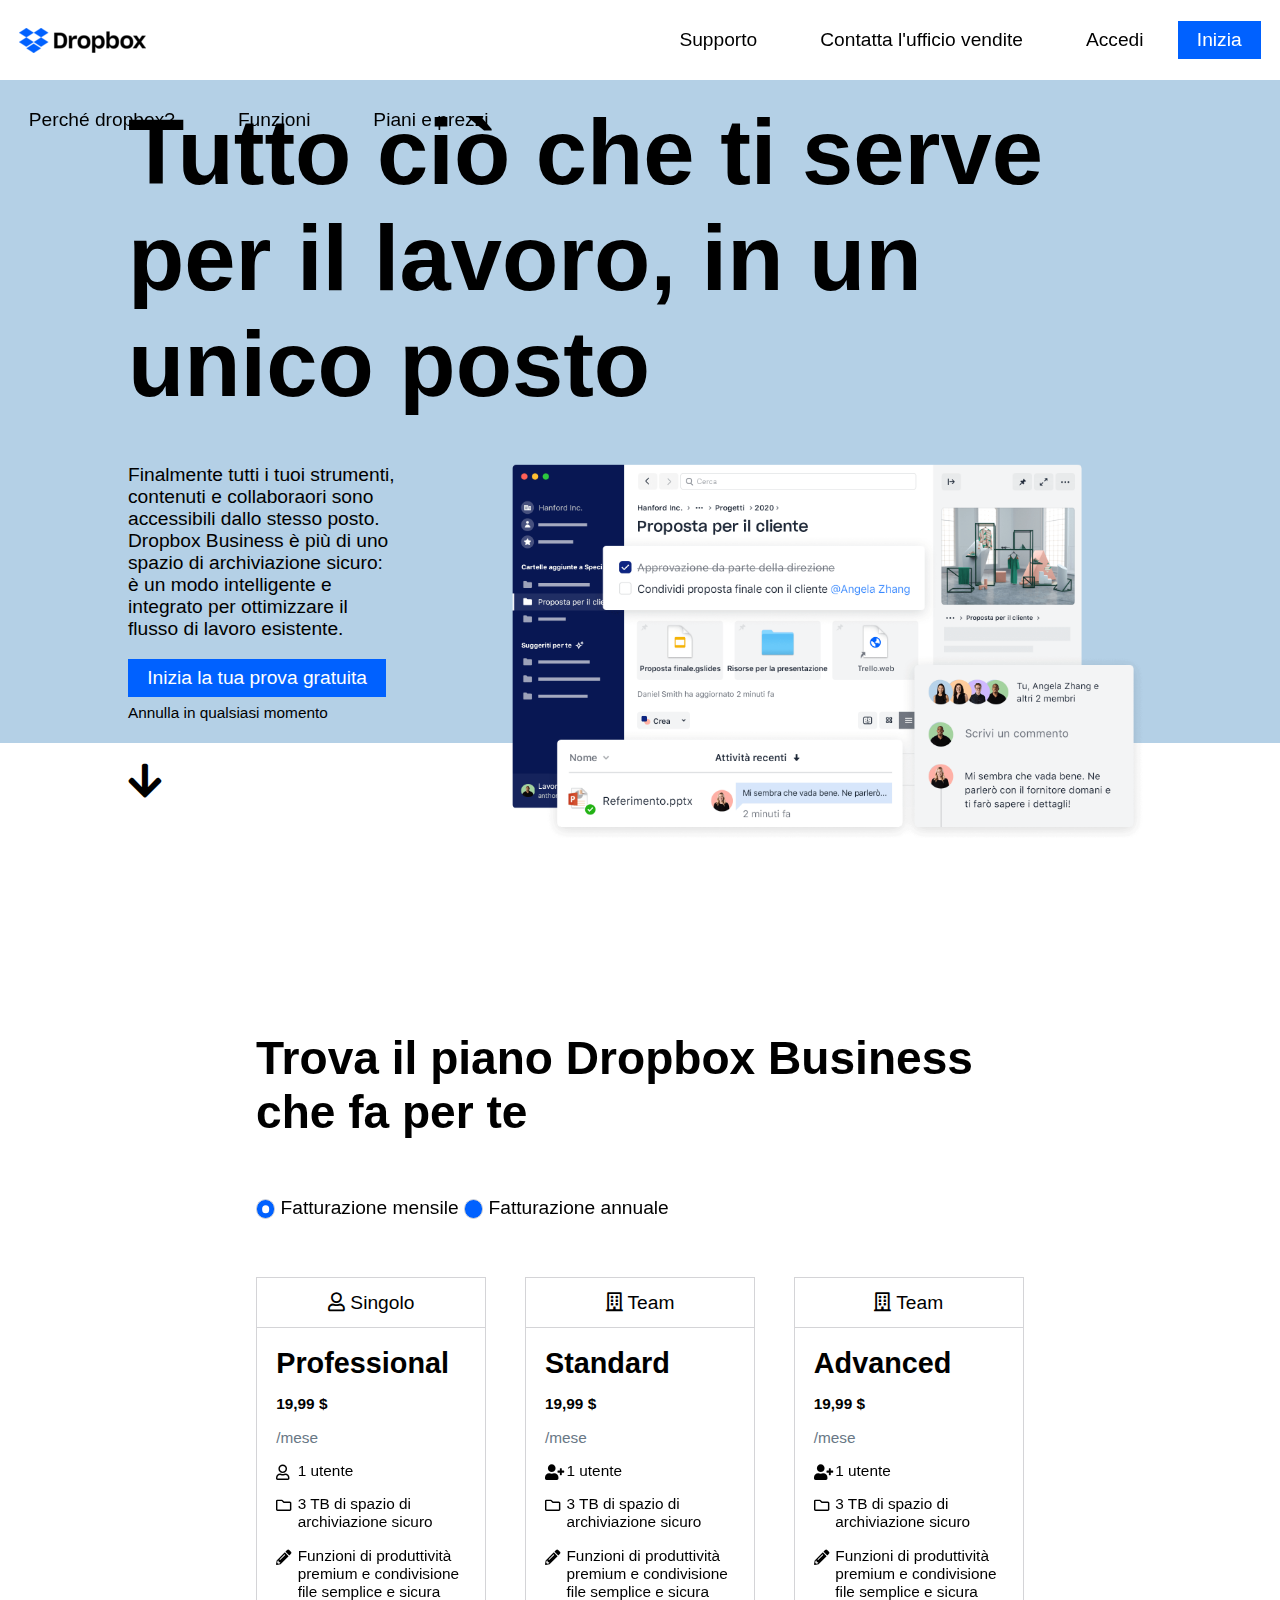
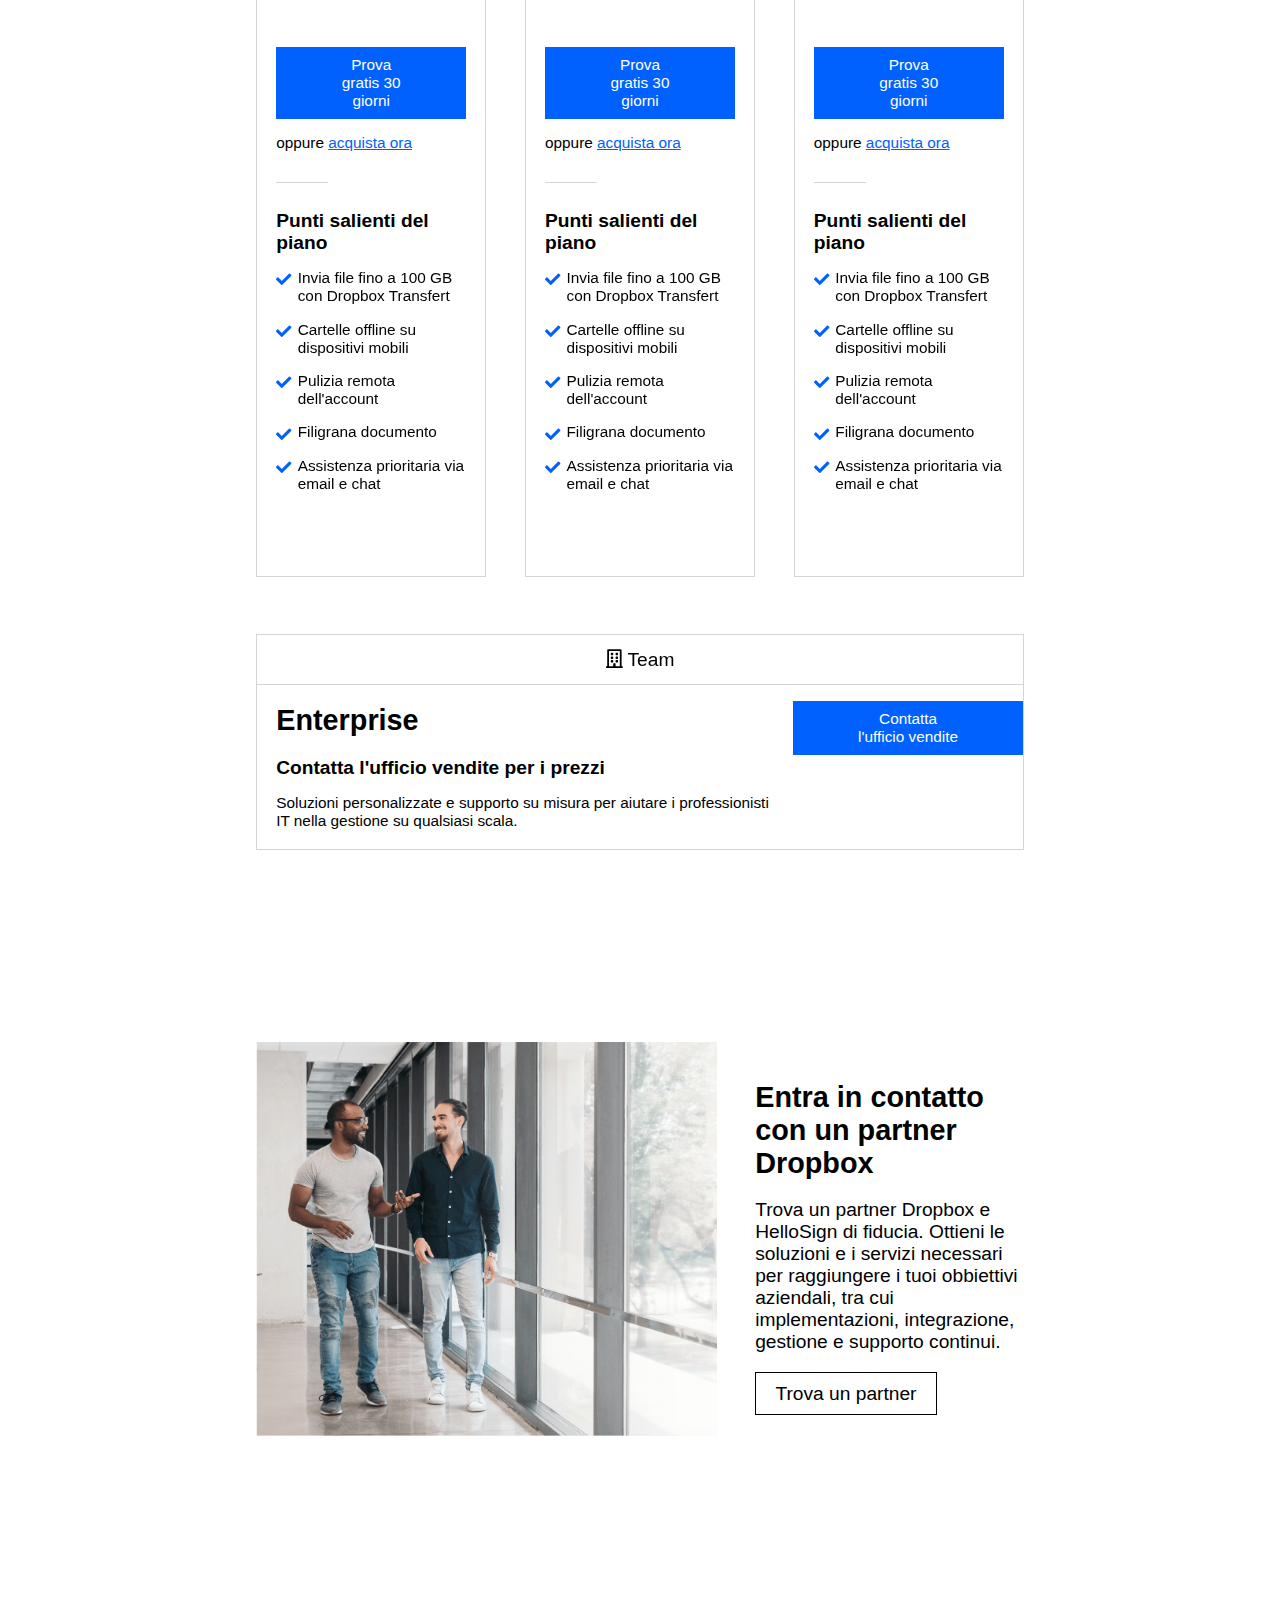
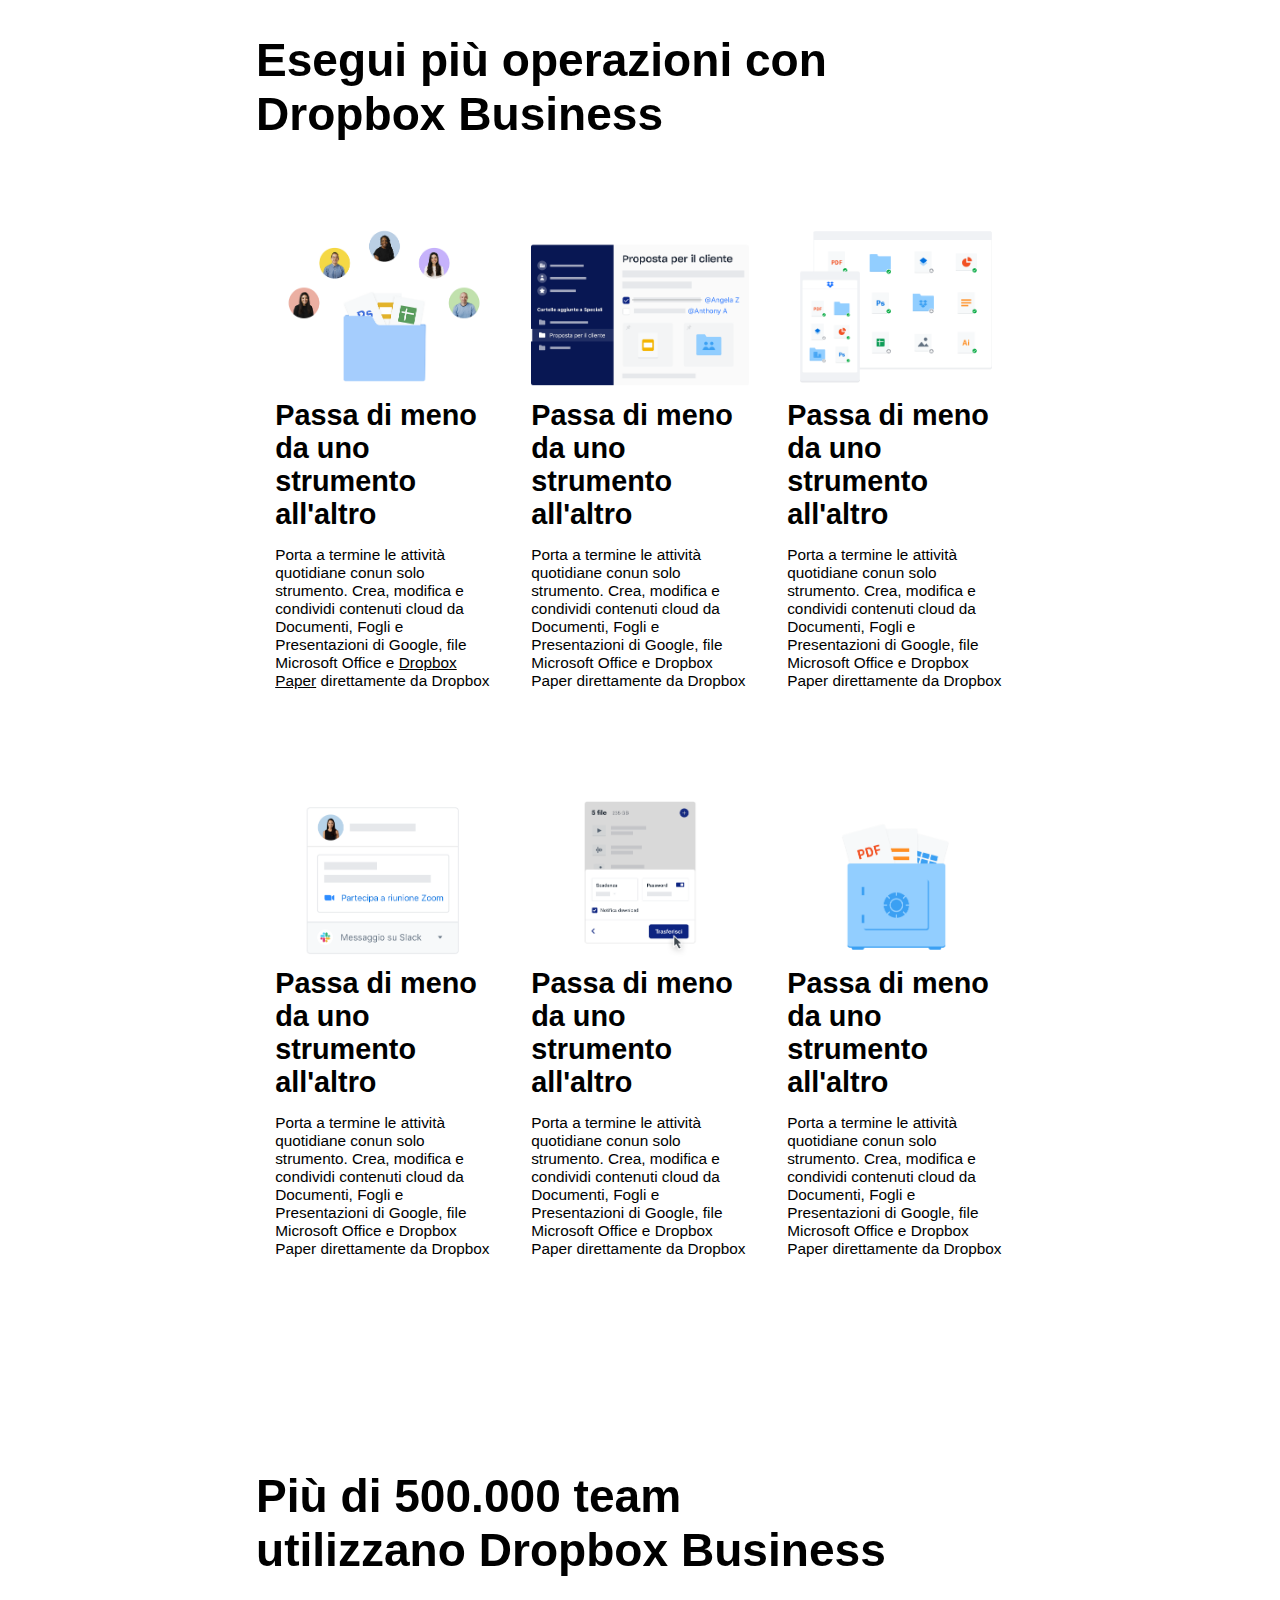
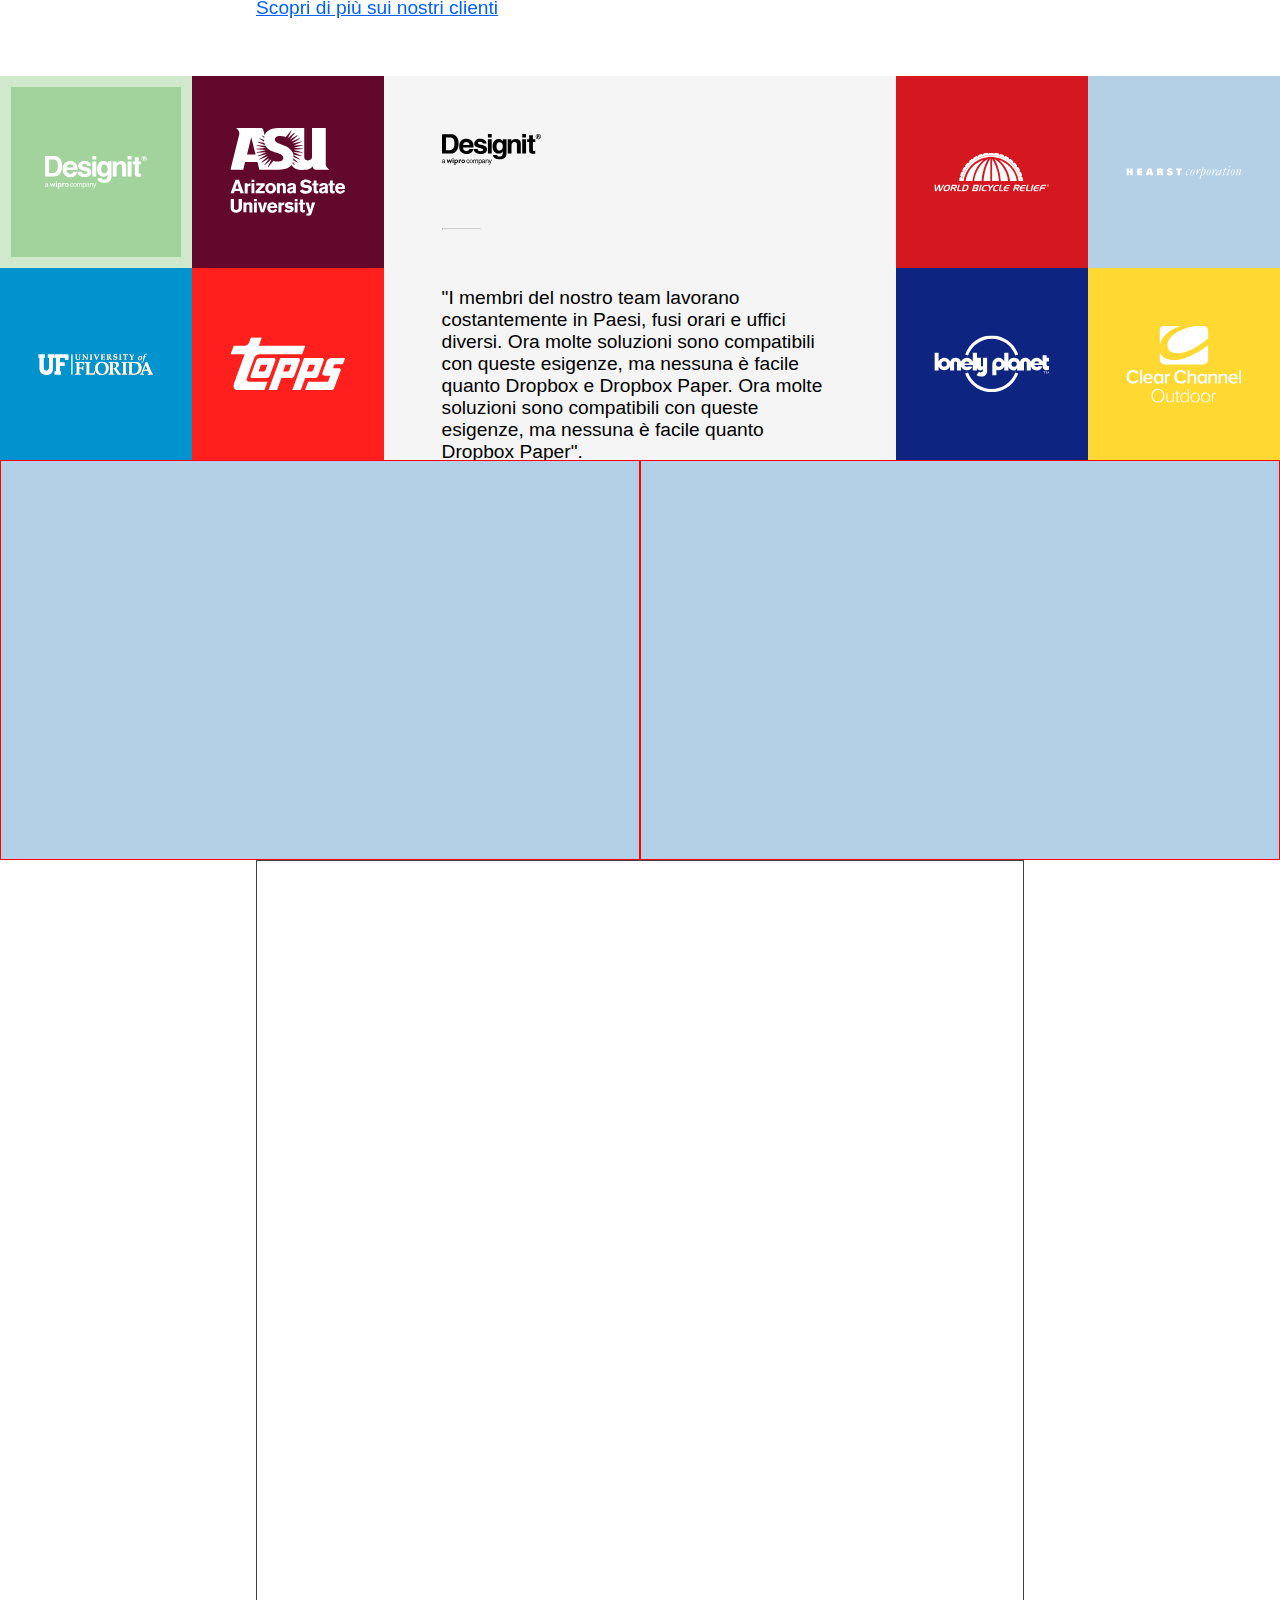
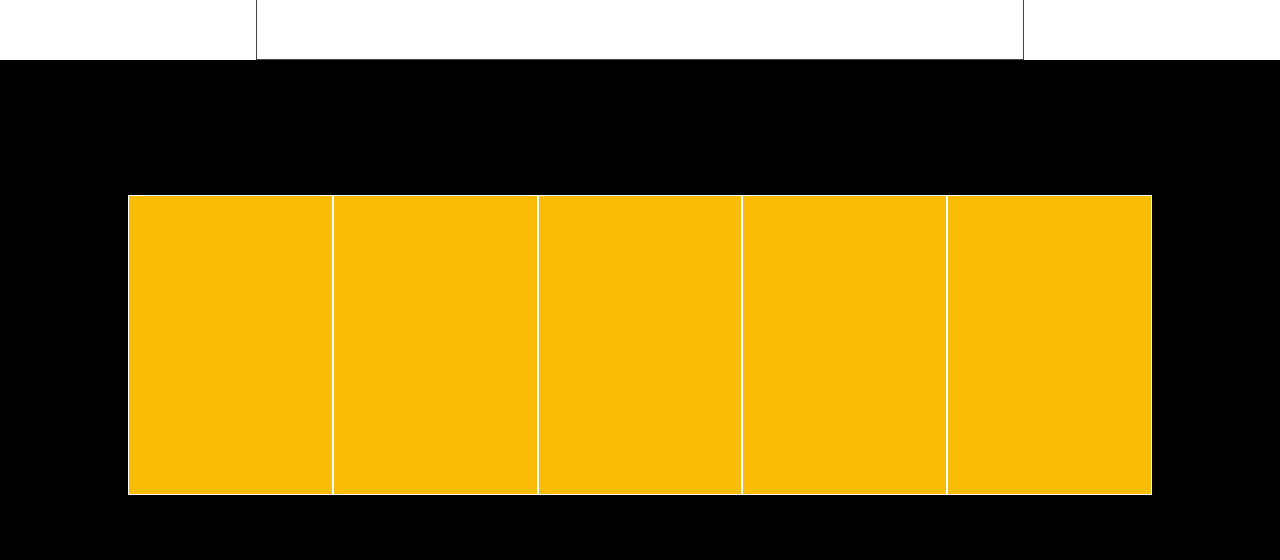
==== index.html @ a988baf2 "Fixed list wrap in plan's columns" ====
<!DOCTYPE html>
<html lang="en">
<head>
    <meta charset="UTF-8">
    <meta http-equiv="X-UA-Compatible" content="IE=edge">
    <meta name="viewport" content="width=device-width, initial-scale=1.0">
    <link rel="stylesheet" href="css/style.css">
    <link rel="stylesheet" href="https://cdnjs.cloudflare.com/ajax/libs/font-awesome/5.15.4/css/all.min.css" integrity="sha512-1ycn6IcaQQ40/MKBW2W4Rhis/DbILU74C1vSrLJxCq57o941Ym01SwNsOMqvEBFlcgUa6xLiPY/NS5R+E6ztJQ==" crossorigin="anonymous" referrerpolicy="no-referrer" />
    <title>Dropbox</title>
</head>
<body>
    <!-- header -->
    <header>
        <nav class="clearfix">
            <div class="col-left float-l">
                <img id="logo" src="img/logo-small.png" alt="">
                <div class="nav">
                    <ul>
                        <li><a href="" class="text-black">Perché dropbox?</a></li>
                        <li><a href="" class="text-black">Funzioni</a></li>
                        <li><a href="" class="text-black">Piani e prezzi</a></li>
                    </ul>
                </div>
            </div>
            <div class="col-right float-l">
                <div class="nav">
                    <ul>
                        <li><a href="" class="text-black">Supporto</a></li>
                        <li><a href="" class="text-black">Contatta l'ufficio vendite</a></li>
                        <li><a href="" class="text-black">Accedi</a></li>
                    </ul>
                </div>
                <div class="header-button">
                    <a class="bt bt-blue text-white" href="">Inizia</a>
                </div>
            </div>
        </nav>
    </header>
    <!-- /header -->

    <main>
        <!-- jumbotron -->
        <div class="jumbotron">
            <div class="jumbo-container clearfix">
                <h1 class="jumbo-title">Tutto ciò che ti serve per il lavoro, in un unico posto</h1>
                <div class="jumbo-text float-l">
                    <p>Finalmente tutti i tuoi strumenti, contenuti e collaboraori sono accessibili dallo stesso posto. Dropbox Business è più di uno spazio di archiviazione sicuro: è un modo intelligente e integrato per ottimizzare il flusso di lavoro esistente.</p>
                    <a class="bt bt-blue text-white mt-1" href="">Inizia la tua prova gratuita</a><br>
                    <span class="text-s">Annulla in qualsiasi momento</span>
                    <div class="down-arrow">
                        <a href="#plans"><i class="fas fa-arrow-down"></i></a>
                    </div>
                </div>
                <div class="jumbo-img float-l">
                    <img src="img/jumbo.png" alt="">
                </div>
            </div>
        </div>
        <!-- /jumbotron -->

        <!-- tariff plan -->
        <div class="tariff-plan" id="plans">
            <div class="container">
                <!-- tariff header -->
                <div class="tariff-head">
                    <h2 class="title">Trova il piano Dropbox Business che fa per te</h2>
                    <div id="billing" class="mt-3">
                        <span><span class="dot"><span class="white-dot"></span></span> Fatturazione mensile</span>
                        <span><span class="dot"></span> Fatturazione annuale</span>
                    </div>
                </div>
                <!-- /tariff header -->

                <!-- tariff column container -->
                <div class="col-container clearfix mt-3">
                    <!-- tariff column left -->
                    <div class="col-plan pro float-l min-height">
                        <div class="col-header">
                            <i class="far fa-user"></i>
                            <span>Singolo</span>
                        </div>
                        <div class="plan">
                            <h3>Professional</h3>
                            <h4 class="mt-1 text-s">19,99 $</h4>
                            <div class="text-grey mt-1 text-s">/mese</div>
                            <ul class="features mt-1 text-s">
                                <li class="mt-1">
                                    <i class="far fa-user"></i>
                                    <span>1 utente</span>
                                </li>
                                <li class="mt-1">
                                    <i class="far fa-folder"></i>
                                    <span>3 TB di spazio di archiviazione sicuro</span>
                                </li>
                                <li class="mt-1">
                                    <i class="fas fa-pencil-alt"></i>
                                    <span>Funzioni di produttività premium e condivisione file semplice e sicura</span>
                                </li>
                            </ul>
                            <div class="try-free">
                                <a class="bt bt-blue text-white mt-3 text-s" href="">Prova gratis 30 giorni</a><br>
                            </div>
                            <div class="mt-1 text-s"><span class="hr">oppure </span><span class="color-blue">acquista ora</span></div>
                        </div>
                        <div class="plan-list">
                            <h4 class="mt-1">Punti salienti del piano</h4>
                            <ul class="text-s mt-1 spazio">
                                <li class="mt-1">
                                    <span class="check"><i class="fas fa-check"></i></span> Invia file fino a 100 GB con Dropbox Transfert
                                </li>
                                <li class="mt-1">
                                    <span class="check"><i class="fas fa-check"></i></span> Cartelle offline su dispositivi mobili
                                </li>
                                <li class="mt-1">
                                    <span class="check"><i class="fas fa-check"></i></span> Pulizia remota dell'account
                                </li>
                                <li class="mt-1">
                                    <span class="check"><i class="fas fa-check"></i></span> Filigrana documento
                                </li>
                                <li class="mt-1">
                                    <span class="check"><i class="fas fa-check"></i></span> Assistenza prioritaria via email e chat
                                </li>
                            </ul>
                        </div>
                    </div>
                    <!-- /tariff column left -->

                    <!-- tariff column center -->
                    <div class="col-plan std float-l min-height">
                        <div class="col-header">
                            <i class="far fa-building"></i>
                            <span>Team</span>
                        </div>
                        <div class="plan">
                            <h3>Standard</h3>
                            <h4 class="mt-1 text-s">19,99 $</h4>
                            <div class="text-grey mt-1 text-s">/mese</div>
                            <ul class="features mt-1 text-s">
                                <li class="mt-1">
                                    <i class="fas fa-user-plus"></i>
                                    <span>1 utente</span>
                                </li>
                                <li class="mt-1">
                                    <i class="far fa-folder"></i>
                                    <span>3 TB di spazio di archiviazione sicuro</span>
                                </li>
                                <li class="mt-1">
                                    <i class="fas fa-pencil-alt"></i>
                                    <span>Funzioni di produttività premium e condivisione file semplice e sicura</span>
                                </li>
                            </ul>
                            <div class="try-free">
                                <a class="bt bt-blue text-white mt-3 text-s" href="">Prova gratis 30 giorni</a><br>
                            </div>
                            <div class="mt-1 text-s"><span class="hr">oppure </span><span class="color-blue">acquista ora</span></div>
                        </div>
                        <div class="plan-list">
                            <h4 class="mt-1">Punti salienti del piano</h4>
                            <ul class="text-s mt-1 spazio">
                                <li class="mt-1">
                                    <span class="check"><i class="fas fa-check"></i></span> Invia file fino a 100 GB con Dropbox Transfert
                                </li>
                                <li class="mt-1">
                                    <span class="check"><i class="fas fa-check"></i></span> Cartelle offline su dispositivi mobili
                                </li>
                                <li class="mt-1">
                                    <span class="check"><i class="fas fa-check"></i></span> Pulizia remota dell'account
                                </li>
                                <li class="mt-1">
                                    <span class="check"><i class="fas fa-check"></i></span> Filigrana documento
                                </li>
                                <li class="mt-1">
                                    <span class="check"><i class="fas fa-check"></i></span> Assistenza prioritaria via email e chat
                                </li>
                            </ul>
                        </div>
                    </div>
                    <!-- /tariff column center -->

                    <!-- tariff column right -->
                    <div class="col-plan adv float-l min-height">
                        <div class="col-header">
                            <i class="far fa-building"></i>
                            <span>Team</span>
                        </div>
                        <div class="plan">
                            <h3>Advanced</h3>
                            <h4 class="mt-1 text-s">19,99 $</h4>
                            <div class="text-grey mt-1 text-s">/mese</div>
                            <ul class="features mt-1 text-s">
                                <li class="mt-1">
                                    <i class="fas fa-user-plus"></i>
                                    <span>1 utente</span>
                                </li>
                                <li class="mt-1">
                                    <i class="far fa-folder"></i>
                                    <span>3 TB di spazio di archiviazione sicuro</span>
                                </li>
                                <li class="mt-1">
                                    <i class="fas fa-pencil-alt"></i>
                                    <span>Funzioni di produttività premium e condivisione file semplice e sicura</span>
                                </li>
                            </ul>
                            <div class="try-free">
                                <a class="bt bt-blue text-white mt-3 text-s" href="">Prova gratis 30 giorni</a><br>
                            </div>
                            <div class="mt-1 text-s"><span class="hr">oppure </span><span class="color-blue">acquista ora</span></div>
                        </div>
                        <div class="plan-list">
                            <h4 class="mt-1">Punti salienti del piano</h4>
                            <ul class="text-s mt-1 spazio">
                                <li class="mt-1">
                                    <span class="check"><i class="fas fa-check"></i></span> Invia file fino a 100 GB con Dropbox Transfert
                                </li>
                                <li class="mt-1">
                                    <span class="check"><i class="fas fa-check"></i></span> Cartelle offline su dispositivi mobili
                                </li>
                                <li class="mt-1">
                                    <span class="check"><i class="fas fa-check"></i></span> Pulizia remota dell'account
                                </li>
                                <li class="mt-1">
                                    <span class="check"><i class="fas fa-check"></i></span> Filigrana documento
                                </li>
                                <li class="mt-1">
                                    <span class="check"><i class="fas fa-check"></i></span> Assistenza prioritaria via email e chat
                                </li>
                            </ul>
                        </div>
                    </div>
                    <!-- /tariff column right -->
                </div>
                <!-- /tariff column container -->
            </div>
        </div>
        <!-- /tariff plan -->

        <!-- contact -->
        <section class="contact">
            <div class="contact-container container mt-3 clearfix">
                <div class="col-header">
                    <i class="far fa-building"></i>
                    <span>Team</span>
                </div>
                <div class="col-team team-left float-l">
                    <h3>Enterprise</h3>
                    <h4 class="mt-1">Contatta l'ufficio vendite per i prezzi</h4>
                    <p class="mt-1 text-s">Soluzioni personalizzate e supporto su misura per aiutare i professionisti IT nella gestione su qualsiasi scala.</p>
                </div>
                <div class="col-team team-right float-l">
                    <a class="bt bt-blue text-white text-s sales-contact mt-1" href="">Contatta l'ufficio vendite</a>
                </div>
            </div>
        </section>
        <!-- /contact -->

        <!-- Find a partner -->
        <section class="find-partner">
            <div class="container clearfix mt-10">
                <div class="col-ptn partner-img float-l">
                    <img src="img/partner.png" alt="Find a business partner">
                </div>
                <div class="col-ptn partner-text float-l">
                    <h3>Entra in contatto con un partner Dropbox</h3>
                    <p class="mt-1">Trova un partner Dropbox e HelloSign di fiducia. Ottieni le soluzioni e i servizi necessari per raggiungere i tuoi obbiettivi aziendali, tra cui implementazioni, integrazione, gestione e supporto continui.</p>
                    <a class="bt text-black mt-1" href="">Trova un partner</a>
                </div>
            </div>
        </section>
        <!-- /Find a partner -->

        <!-- Service functions -->
        <section class="functions">
            <div class="container mt-10">
                <h2>Esegui più operazioni con Dropbox Business</h2>
                <div class="card-container clearfix mt-3">
                    <div class="service-card float-l">
                        <div class="card-img">
                            <img src="img/business-feature-switching-tools.png" alt="">
                        </div>
                        <div class="card-text">
                            <h3>Passa di meno da uno strumento all'altro</h3>
                            <p class="text-s mt-1">Porta a termine le attività quotidiane conun solo strumento. Crea, modifica e condividi contenuti cloud da Documenti, Fogli e Presentazioni di Google, file Microsoft Office e <span class="underline">Dropbox Paper</span> direttamente da Dropbox</p>
                        </div>
                    </div>
                    <div class="service-card float-l">
                        <div class="card-img">
                            <img src="img/business-feature-coordinate-it.png" alt="">
                        </div>
                        <div class="card-text">
                            <h3>Passa di meno da uno strumento all'altro</h3>
                            <p class="text-s mt-1">Porta a termine le attività quotidiane conun solo strumento. Crea, modifica e condividi contenuti cloud da Documenti, Fogli e Presentazioni di Google, file Microsoft Office e Dropbox Paper direttamente da Dropbox</p>
                        </div>
                    </div>
                    <div class="service-card float-l">
                        <div class="card-img">
                            <img src="img/business-feature-multi-device.png" alt="">
                        </div>
                        <div class="card-text">
                            <h3>Passa di meno da uno strumento all'altro</h3>
                            <p class="text-s mt-1">Porta a termine le attività quotidiane conun solo strumento. Crea, modifica e condividi contenuti cloud da Documenti, Fogli e Presentazioni di Google, file Microsoft Office e Dropbox Paper direttamente da Dropbox</p>
                        </div>
                    </div>
                </div>

                <div class="card-container clearfix mt-3">
                    <div class="service-card float-l">
                        <div class="card-img">
                            <img src="img/business-feature-integrations-it.png" alt="">
                        </div>
                        <div class="card-text">
                            <h3>Passa di meno da uno strumento all'altro</h3>
                            <p class="text-s mt-1">Porta a termine le attività quotidiane conun solo strumento. Crea, modifica e condividi contenuti cloud da Documenti, Fogli e Presentazioni di Google, file Microsoft Office e Dropbox Paper direttamente da Dropbox</p>
                        </div>
                    </div>
                    <div class="service-card float-l">
                        <div class="card-img">
                            <img src="img/business-feature-send-files-it.png" alt="">
                        </div>
                        <div class="card-text">
                            <h3>Passa di meno da uno strumento all'altro</h3>
                            <p class="text-s mt-1">Porta a termine le attività quotidiane conun solo strumento. Crea, modifica e condividi contenuti cloud da Documenti, Fogli e Presentazioni di Google, file Microsoft Office e Dropbox Paper direttamente da Dropbox</p>
                        </div>
                    </div>
                    <div class="service-card float-l">
                        <div class="card-img">
                            <img src="img/business-feature-security.png" alt="">
                        </div>
                        <div class="card-text">
                            <h3>Passa di meno da uno strumento all'altro</h3>
                            <p class="text-s mt-1">Porta a termine le attività quotidiane conun solo strumento. Crea, modifica e condividi contenuti cloud da Documenti, Fogli e Presentazioni di Google, file Microsoft Office e Dropbox Paper direttamente da Dropbox</p>
                        </div>
                    </div>
                </div>
            </div>
        </section>
        <!-- /Service functions -->

        <!-- Claim -->
        <section class="claim">
            <div class="container mt-10">
                <h2>Più di 500.000 team<br>utilizzano Dropbox Business</h2>
                <div class="mt-1">
                    <a class="color-blue underline mt-3" href="">Scopri di più sui nostri clienti</a>
                </div>
            </div>
        </section>
        <!-- /Claim -->

        <!-- Companies using Dropbox -->
        <section class="companies clearfix">
            <!-- companies card left -->
            <div class="companies-container float-l">
                <div class="companies-square clearfix">
                    <div class="company-card" id="designit">
                        <img src="img/designit.svg" alt="">
                    </div>
                    <div class="company-card" id="arizona">
                        <img src="img/arizona_state_university.svg" alt="">
                    </div>
                    <div class="company-card" id="florida">
                        <img src="img/university_of_florida.svg" alt="">
                    </div>
                    <div class="company-card" id="topps">
                        <img src="img/topps.svg" alt="">
                    </div>
                </div>
            </div>
            <!-- /companies card left -->

            <!-- companies center section -->
            <div class="companies-text float-l">
                <img src="img/designit.svg" alt="">
                <hr class="mt-3">
                <p class="mt-3">"I membri del nostro team lavorano costantemente in Paesi, fusi orari e uffici diversi. Ora molte soluzioni sono compatibili con queste esigenze, ma nessuna è facile quanto Dropbox e Dropbox Paper. Ora molte soluzioni sono compatibili con queste esigenze, ma nessuna è facile quanto Dropbox Paper".</p>
                <p class="mt-3">Morten Thomsen, Global IT Lead</p>
            </div>
            <!-- /companies center section -->
            

            <!-- companies card right -->
            <div class="companies-container float-l">
                <div class="companies-square clearfix">
                    <div class="company-card" id="bicycle">
                        <img src="img/world_bicycle_relief.svg" alt="">
                    </div>
                    <div class="company-card" id="hearst">
                        <img src="img/hearst_corp.svg" alt="">
                    </div>
                    <div class="company-card" id="lonely">
                        <img src="img/lonely_planet.svg" alt="">
                    </div>
                    <div class="company-card" id="channel">
                        <img src="img/clear_channel.svg" alt="">
                    </div>
                </div>
                <img src="img/" alt="">
            </div>
            <!-- /companies card right -->
        </section>
        <!-- /Companies using Dropbox -->

        <!-- Call to action -->
        <section class="cta clearfix">
            <div class="col-left float-l"></div>
            <div class="col-right float-l"></div>
        </section>
        <!-- /Call to action -->

        <!-- FAQ -->
        <section class="faq">
            <div class="container"></div>
        </section>
        <!-- /FAQ -->
    </main>

    <!-- Footer -->
    <footer>
        <div class="footer-container clearfix">
            <div class="footer-col"></div>
            <div class="footer-col"></div>
            <div class="footer-col"></div>
            <div class="footer-col"></div>
            <div class="footer-col"></div>
        </div>
    </footer>
    <!-- /Footer -->
</body>
</html>
---- css/style.css ----
/* RESET */
* {
    margin: 0;
    padding: 0;
    box-sizing: border-box;
}

html {
    font-size: 1.2em;
    font-family: -apple-system, BlinkMacSystemFont, 'Segoe UI', Roboto, Oxygen, Ubuntu, Cantarell, 'Open Sans', 'Helvetica Neue', sans-serif;
    scroll-behavior: smooth;
}

img {
    width: 100%;
}

/* COMMON */

.float-l {
    float: left;
}

.float-r {
    float: right;
}

.clearfix::after {
    content: "";
    display: table;
    clear: both;
}

.col-left, .col-right {
    width: 50%;
}


ul {
    list-style: none;
}

a {
    text-decoration: none;
}

.text-white {
    color: white;
}

.text-grey{
    color: #687785;
}

.text-black {
    color: black;
}

.color-blue {
    color: #0061ff;
}

.text-s {
    font-size: 80%;
}

.underline {
    text-decoration: underline;
}

h2 {
    font-size: 2.4em;
}

h3 {
    font-size: 1.5em;
}

.bt {
    padding: 0.4em 1em;
    display: inline-block;
}

.bt-blue {
    background-color: #0061ff;
}

/* HEADER */
header nav {
    width: 100%;
    height: 80px;
    line-height: 80px;
    position: fixed;
    z-index: 100;
    background-color: white;
}

header .col-left img {
    height: 25%;
    width: auto;
    vertical-align: middle;
}

#logo {
    margin-left: 1em;
}

header nav .nav {
    display: inline-block;
}

header li {
    display: inline-block;
    font-weight: 400;
    padding: 0 1.5em;
}

.header-button {
    margin-right: 1em;
    height: 60px;
    display: inline-block;
    line-height: normal;
}

header .col-right {
    text-align: right;
}

/* MAIN */
.container {
    width: 60%;
    margin: 0 auto;
}

.mt-1 {
    margin-top: 1em;
}

.mt-3 {
    margin-top: 3em;
}

.mt-10 {
    margin-top: 10em;
}

.col-header {
    height: 50px;
}

.col-header {
    text-align: center;
    vertical-align: middle;
    line-height: 50px;
    border-bottom: 1px solid #d4d4d7;
}

/* jumbotron */
.jumbotron {
    width: 100%;
    background-color: #b4d0e6;
}

.jumbo-container {
    width: 80%;
    margin: 0 auto;
    position: relative;
    bottom: -100px;
    /* max-width: 1200px; */
}

.jumbo-title {
    font-size: 4.8em;
    padding-bottom: .5em;
}

.jumbo-text {
    width: 35%;
}

.jumbotron .down-arrow i {
    font-size: 2em;
    color: black;
    margin-top: 1em;
}

.jumbo-text p {
    padding-right: 4.6em;
}

.jumbotron span {
    display: inline-block;
    margin-top: 0.5em;
}

.jumbotron .bt {
    display: inline-block;
}

.jumbo-img {
    width: 65%;
    position: relative;
}

/* tariff plan */
.tariff-plan .container {
    padding-top: 15em;
}

.tariff-plan .dot {
    display: inline-block;
    border: 1px solid #d4d4d7;
    height: 1em;
    width: 1em;
    border-radius: 50%;
    vertical-align: middle;
    background-color: #0061ff;
    position: relative;
}

.white-dot {
    display: inline-block;
    height: .4em;
    width: .4em;
    border-radius: 50%;
    background-color: white;
    position: absolute;
    top: 50%;
    left: 50%;
    transform: translate(-50%, -50%);
}

.col-container {
    width: 100%;
}

.col-plan {
    width: calc(90%/3);
    border: 1px solid #d4d4d7;
}

.col-plan.min-height{
    min-height: 900px;
}

.plan {
    padding: 1em;
}

.plan h4 {
    font-weight: bold;
}

.col-plan li {
    position: relative;
    padding-left: 1.4em;
}

.col-plan li i {
    position: absolute;
    top: .2em;
    left: 0;
}

.plan .try-free {
    text-align: center;
}

.plan .try-free a {
    padding: 0.6em 4em;
}

.plan .color-blue {
    text-decoration: underline;
}

.hr {
    border-bottom: 1px solid #d4d4d7;
    padding-bottom: 2em;
}

.plan-list {
    padding: 1em;
}

.plan-list .check {
    color: #0061ff;
}

.spazio::after {
    height: 50px;
    width: 50px;
}

.std {
    margin: 0 5%;
}

/* contact */
.contact-container {
    border: 1px solid #d4d4d7;
}

.team-left {
    width: 70%;
    padding: 1em;
}

.team-right {
    width: 30%;
    text-align: center;
}

.sales-contact {
    padding: 0.6em 4em;
}

/* Find a partner */
.partner-img {
    width: 60%;
}

.partner-text {
    width: 40%;
    padding-top: 2em;
    padding-left: 2em;
}

.find-partner a {
    padding: 0.5em 1em;
    border: 1px solid black;
}

/* Service funtions */
.card-container {
    width: 100%;
}

.service-card {
    width: calc(100%/3);
    padding: 1em;
}

/* Companies using Dropbox */
.companies {
    width: 100%;
    margin-top: 3em;
}
.companies-container {
    width: 30%;
    height: 30vw;
}

.companies-text {
    width: 40%;
    height: 30vw;
    padding: 3em;
    overflow: auto;
    background-color: #f5f5f5;
}

.companies-text img {
    width: 25%;
}

.companies-text hr {
    width: 10%;
    border-top: 1px solid #d1d1d1;
}

.companies-square {
    width: 100%;
}

.company-card {
    width: 50%;
    height: 15vw;
    float: left;
    position: relative;
}

.company-card img {
    position: absolute;
    top: 50%;
    left: 50%;
    transform: translate(-50%, -50%);
    width: 60%;
    filter: invert(100%);
}

#designit {
    background-color: #a2d39c;
    border: 0.6em solid #d0e9cd;
}

#arizona {
    background-color: #61082b;
}

#florida {
    background-color: #0093ce;
}

#topps {
    background-color: #ff1f1c;
}

#bicycle {
    background-color: #d5181f;
}

#hearst {
    background-color: #b4d0e6;
}

#lonely {
    background-color: #0d2481;
}

#channel {
    background-color: #ffd831;
}

/* cta */
.cta {
    width: 100%;
    background-color: #b4d0e6;
    /* test */
    height: 400px;
}

/* test */
.cta .col-left, .cta .col-right {
    height: 400px;
    border: 1px solid red;
}

/* FAQ */
.faq .container {
    /* test */
    height: 800px;
    border: 1px solid rgb(68, 68, 68)
}

/* FOOTER */
footer {
    background-color: #000000;
    color: white;
}

.footer-container {
    width: 80%;
    margin: 0 auto;
    /* test */
    height: 500px;
}

.footer-col {
    width: calc(100%/5);
    margin-top: 7em;
    float: left;
    /* test */
    height: 300px;
    background-color: #FBBC05;
    border: 1px solid white;
}
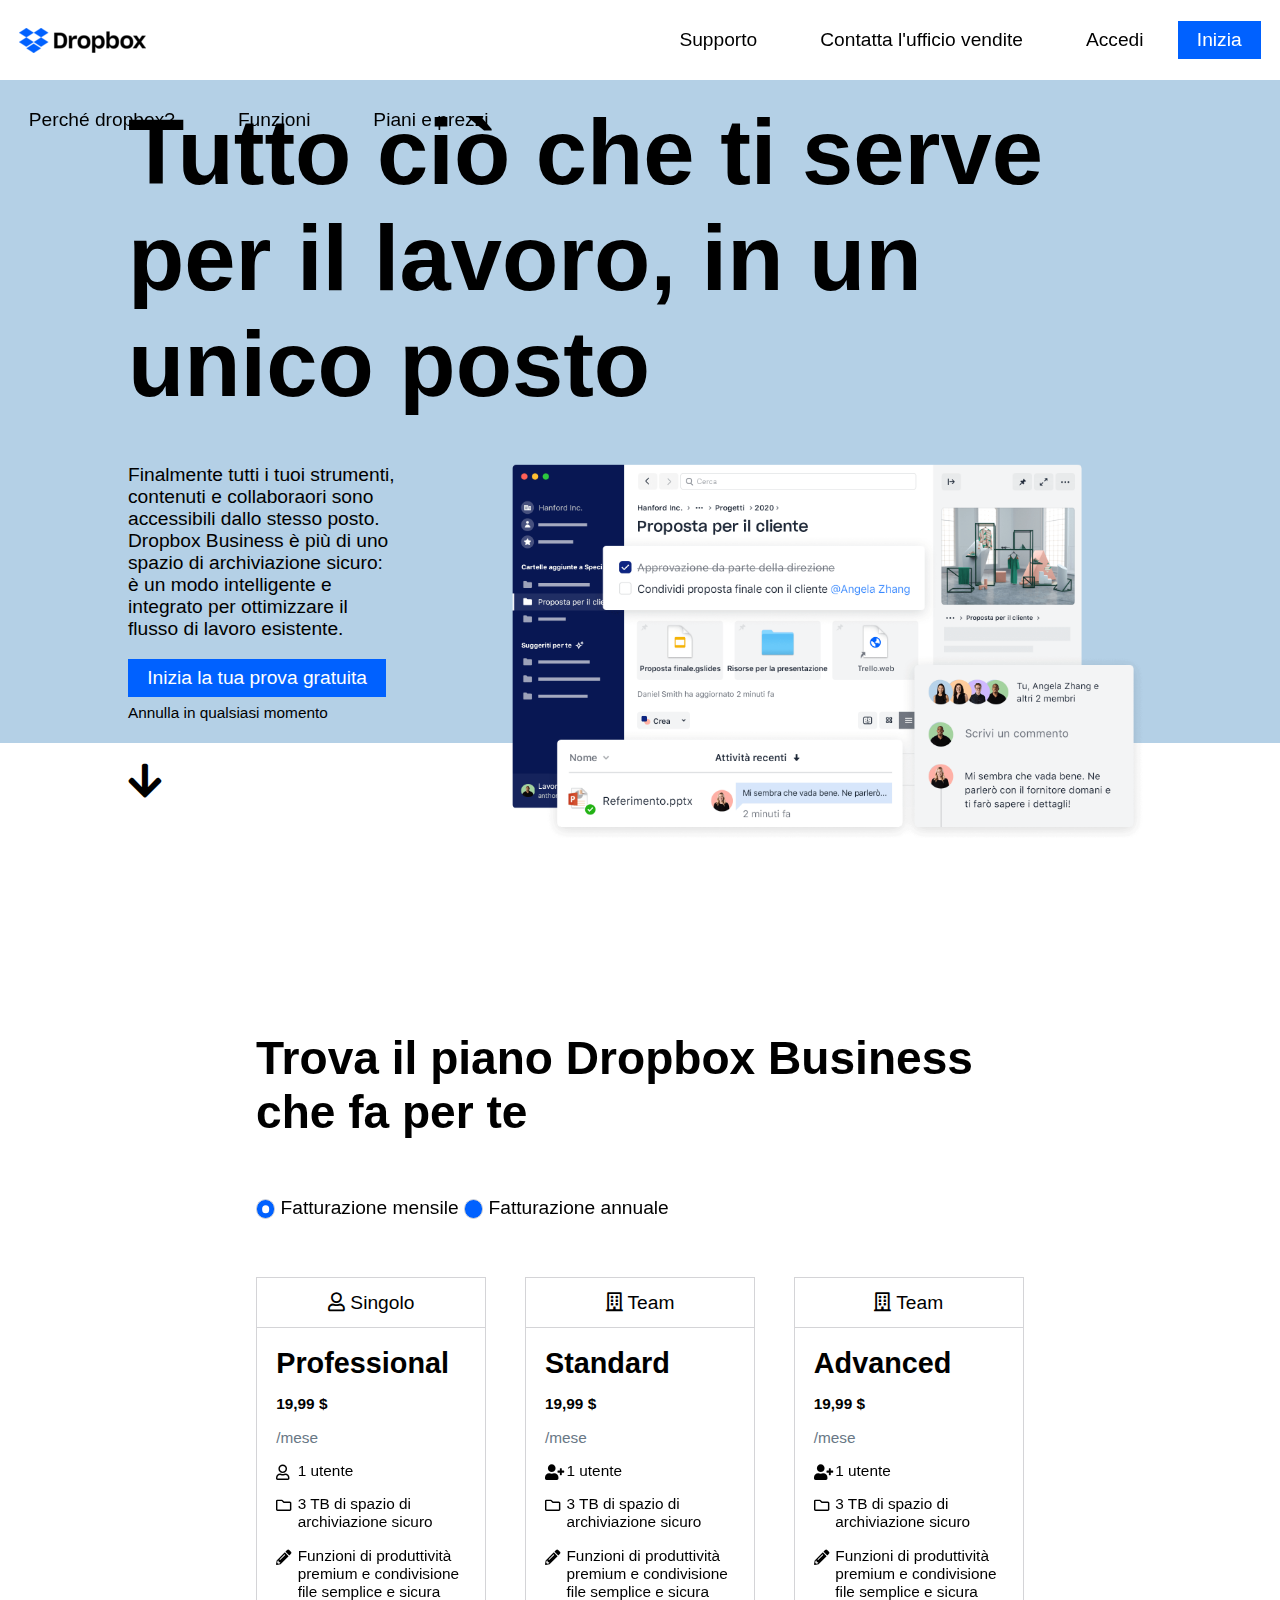
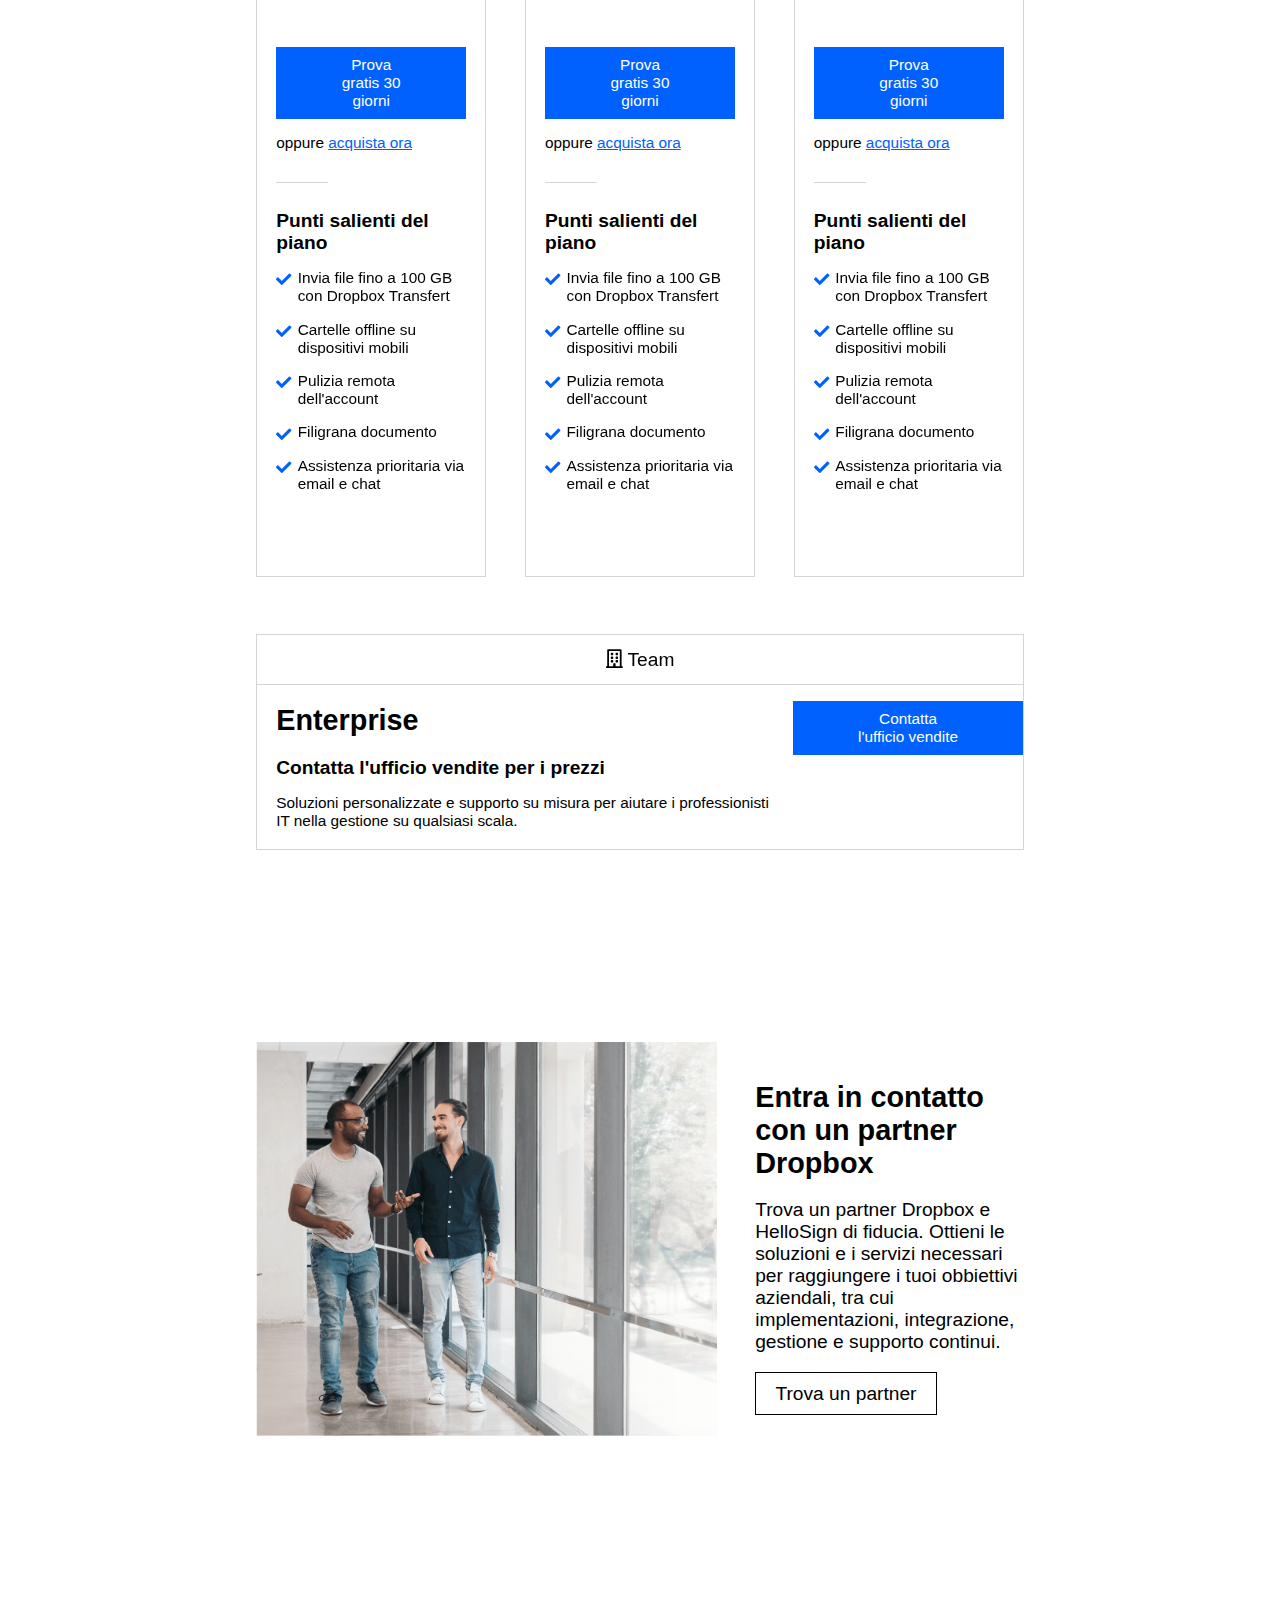
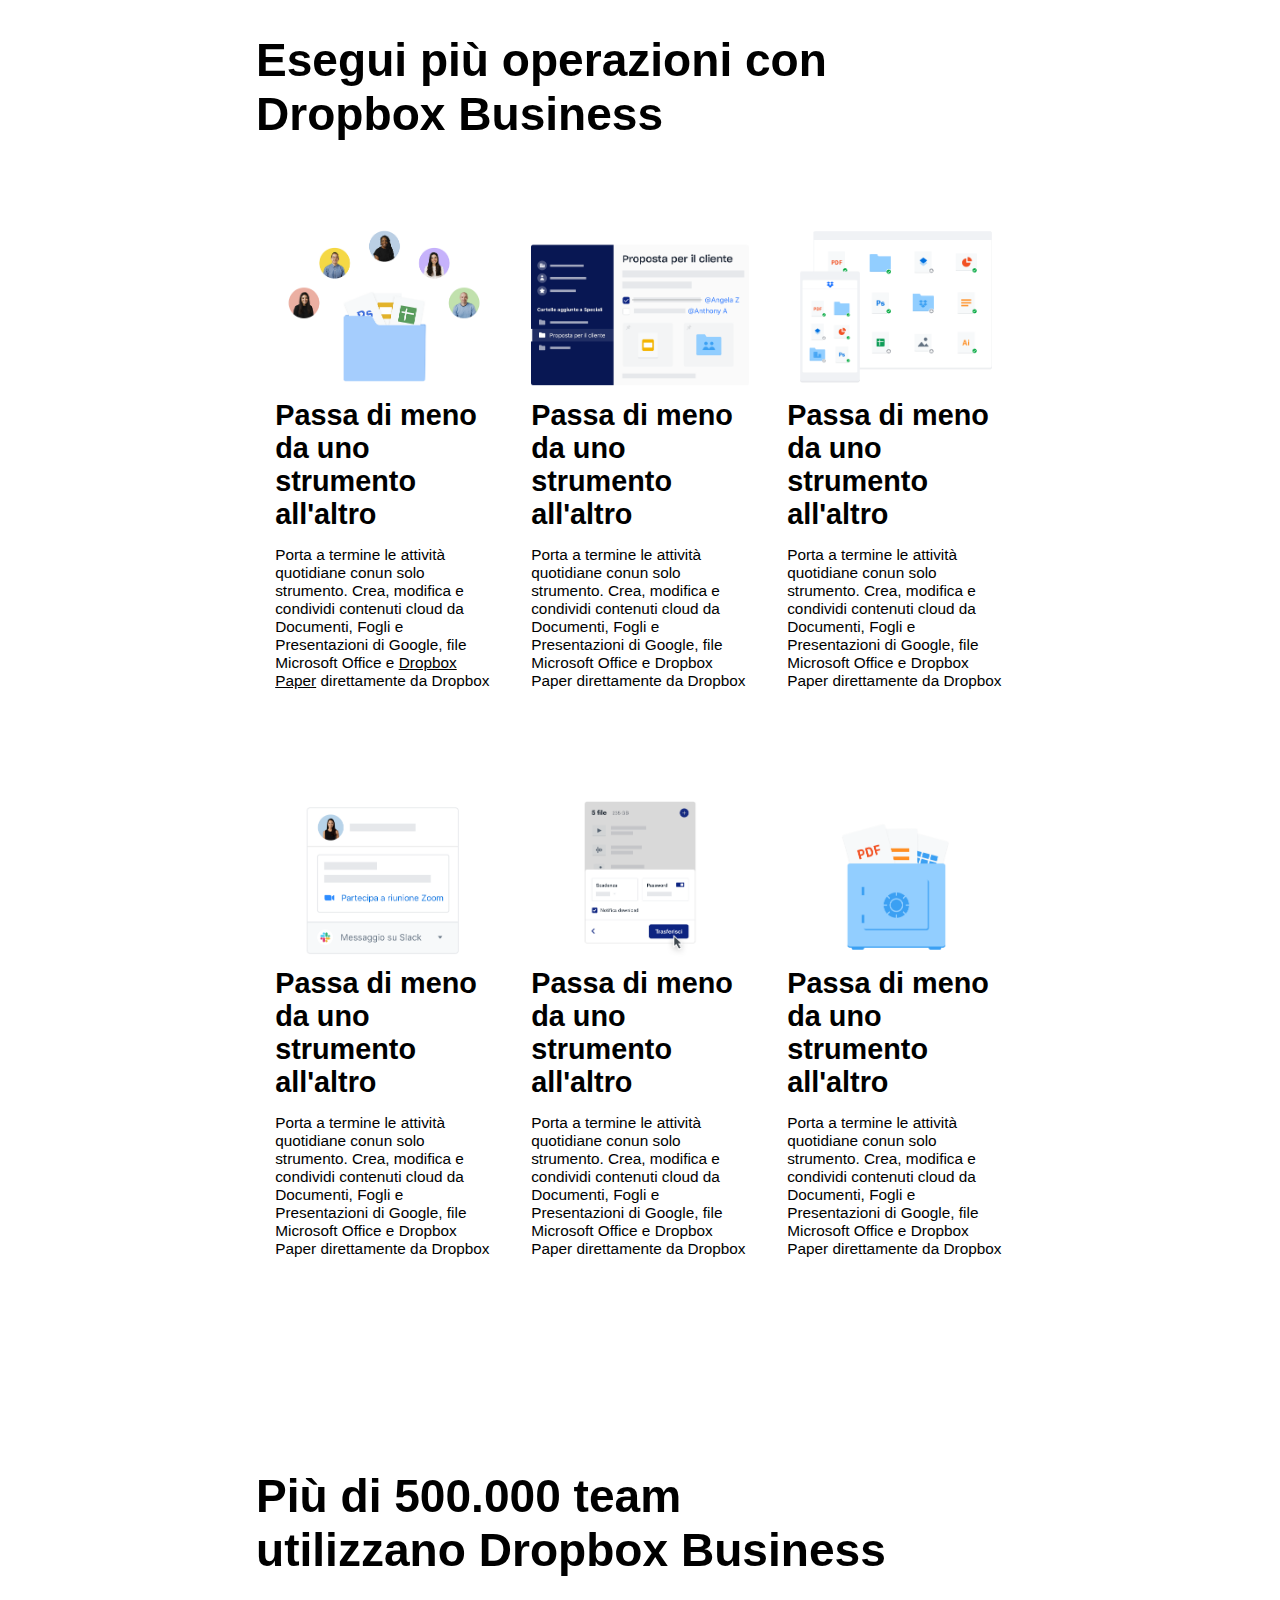
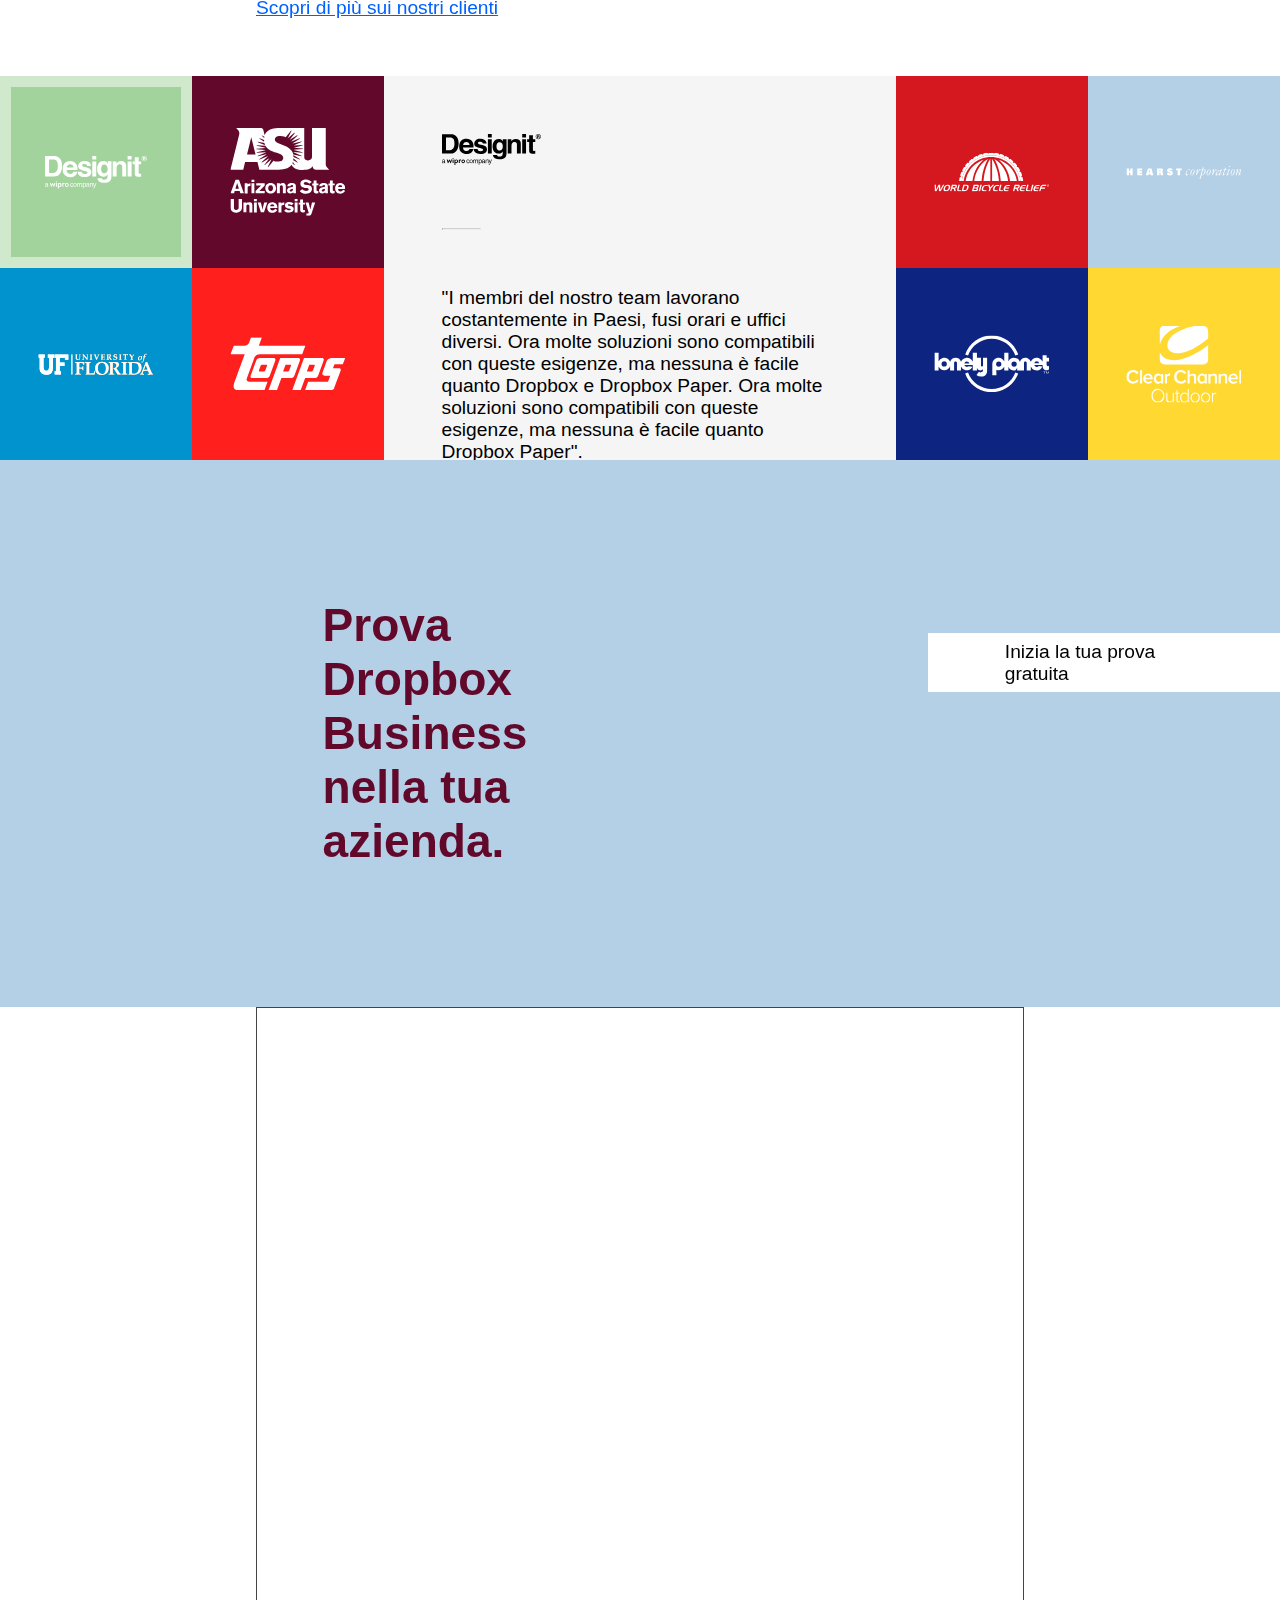
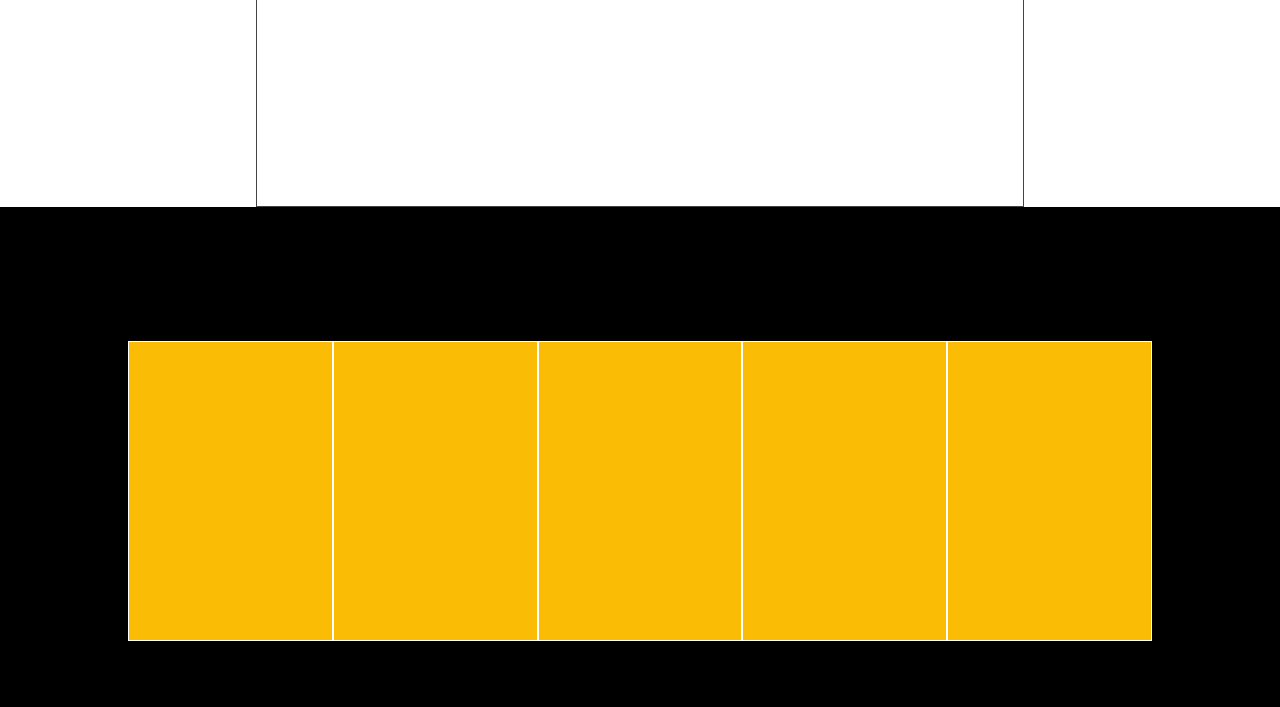
==== commit 318c38a1: "Added text and button to cta's section" ====
--- a/index.html
+++ b/index.html
@@ -401,8 +401,12 @@
 
         <!-- Call to action -->
         <section class="cta clearfix">
-            <div class="col-left float-l"></div>
-            <div class="col-right float-l"></div>
+            <div class="col-left float-l">
+                <h2>Prova Dropbox Business nella tua azienda.</h2>
+            </div>
+            <div class="col-right float-l">
+                <a href="" class="bt text-black">Inizia la tua prova gratuita</a>
+            </div>
         </section>
         <!-- /Call to action -->
 
--- a/css/style.css
+++ b/css/style.css
@@ -425,14 +425,17 @@
 .cta {
     width: 100%;
     background-color: #b4d0e6;
-    /* test */
-    height: 400px;
-}
-
-/* test */
-.cta .col-left, .cta .col-right {
-    height: 400px;
-    border: 1px solid red;
+}
+
+.cta h2 {
+    padding: 3em 0em 3em 7em;
+    color: #61082b;
+}
+
+.cta a {
+    background-color: white;
+    padding: .4em 4em;
+    margin: 9em 0em 0em 15em;
 }
 
 /* FAQ */
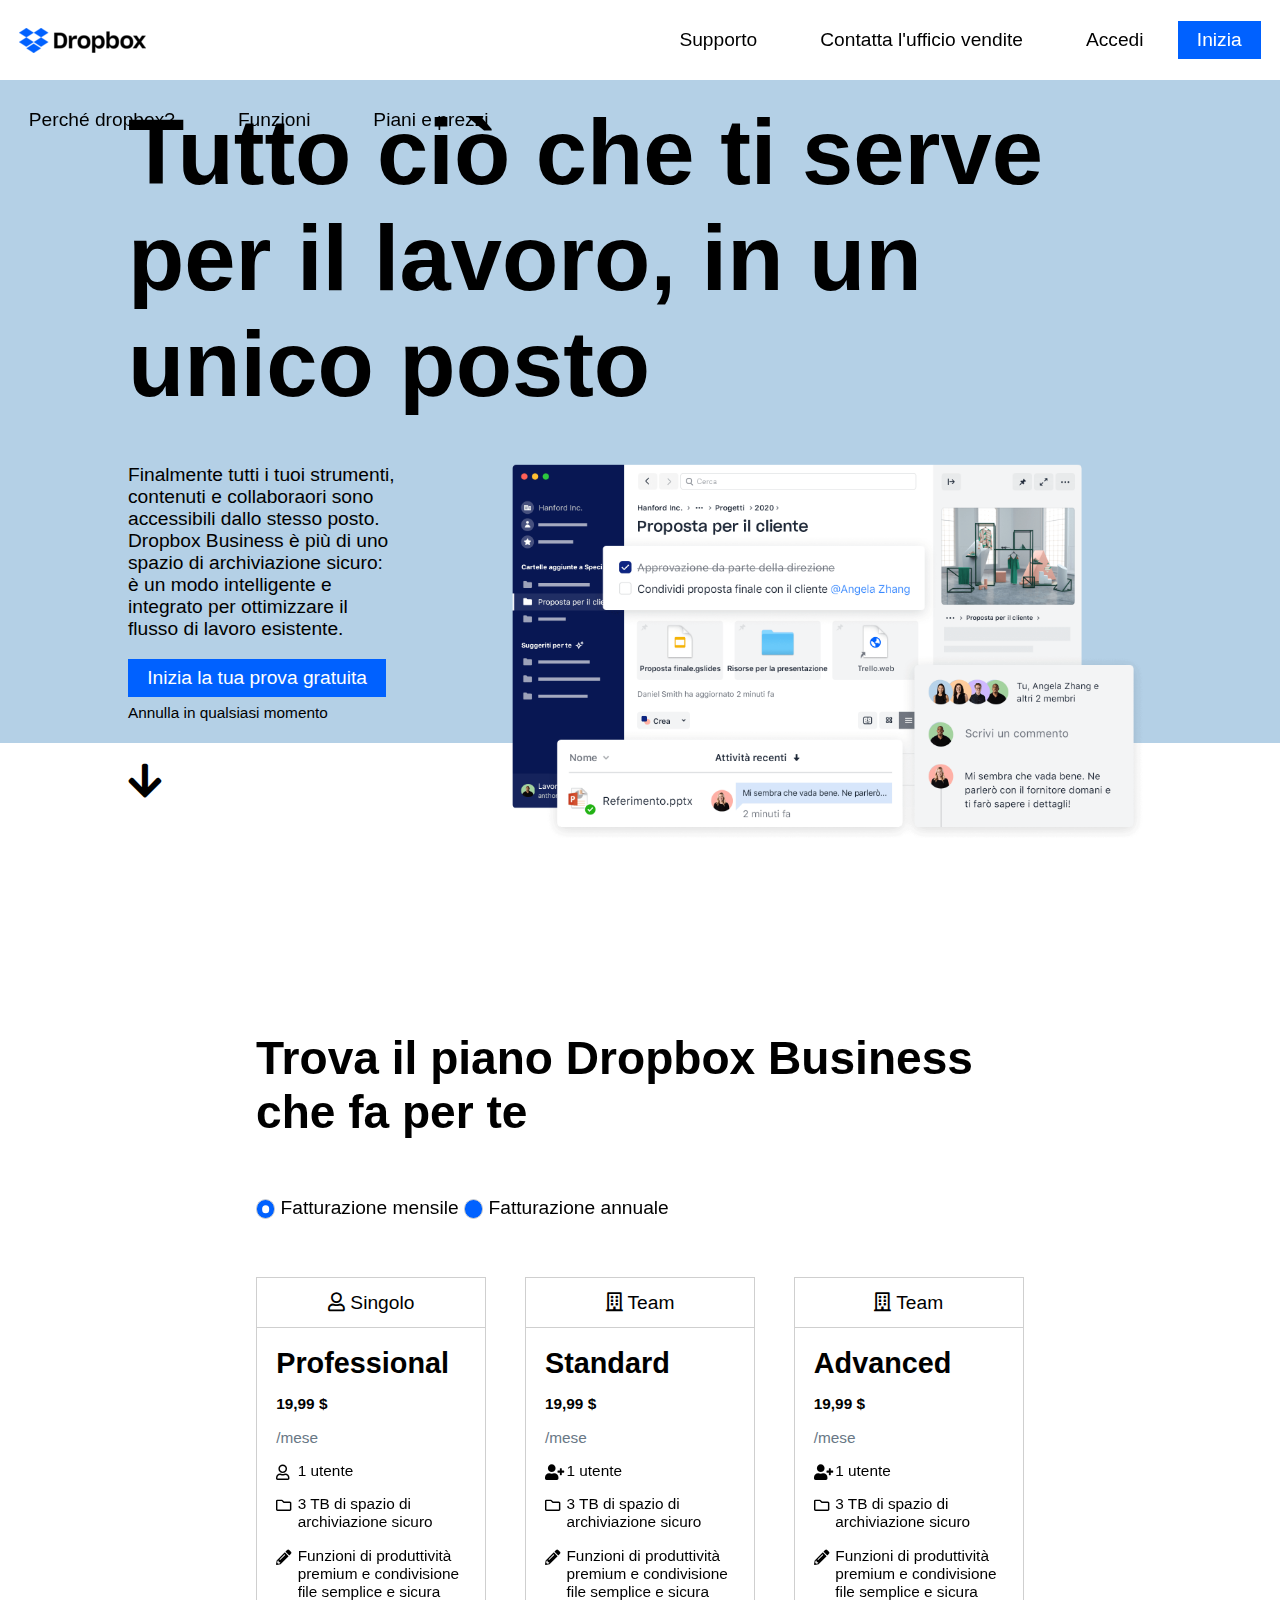
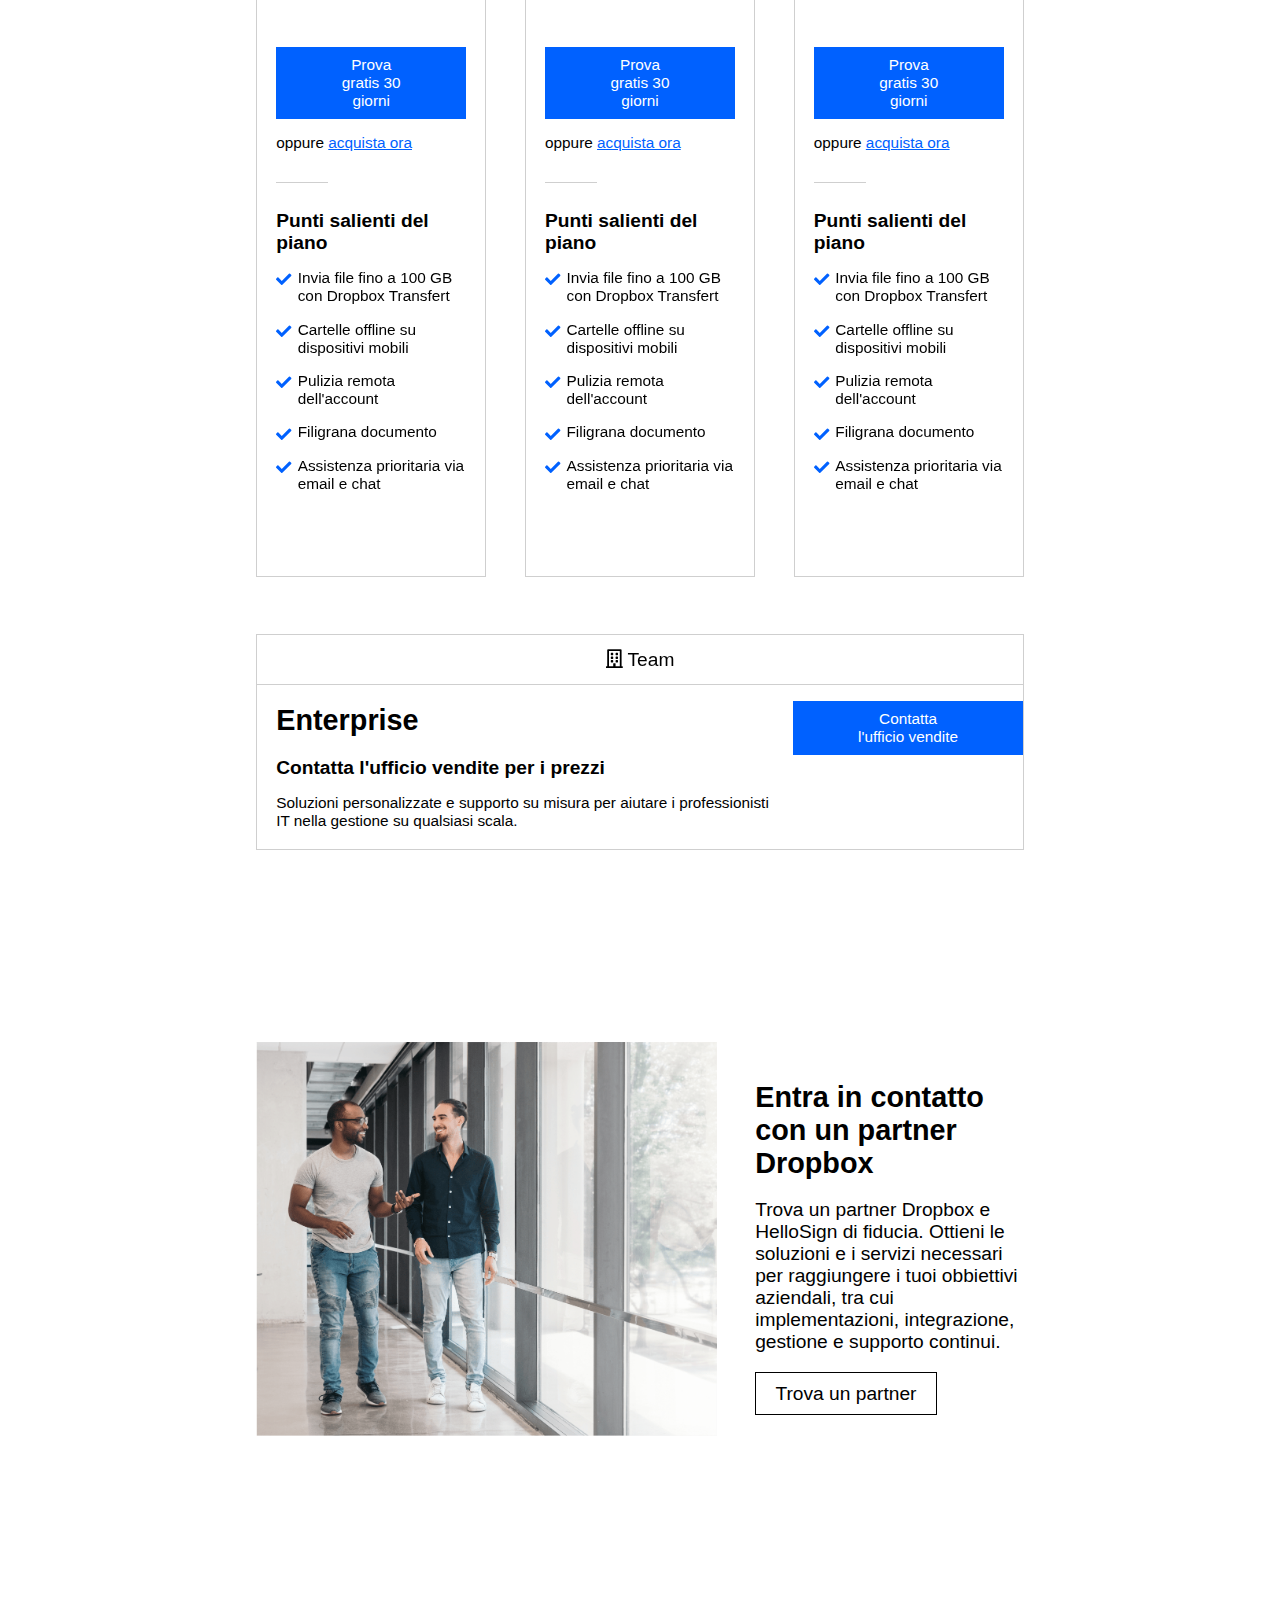
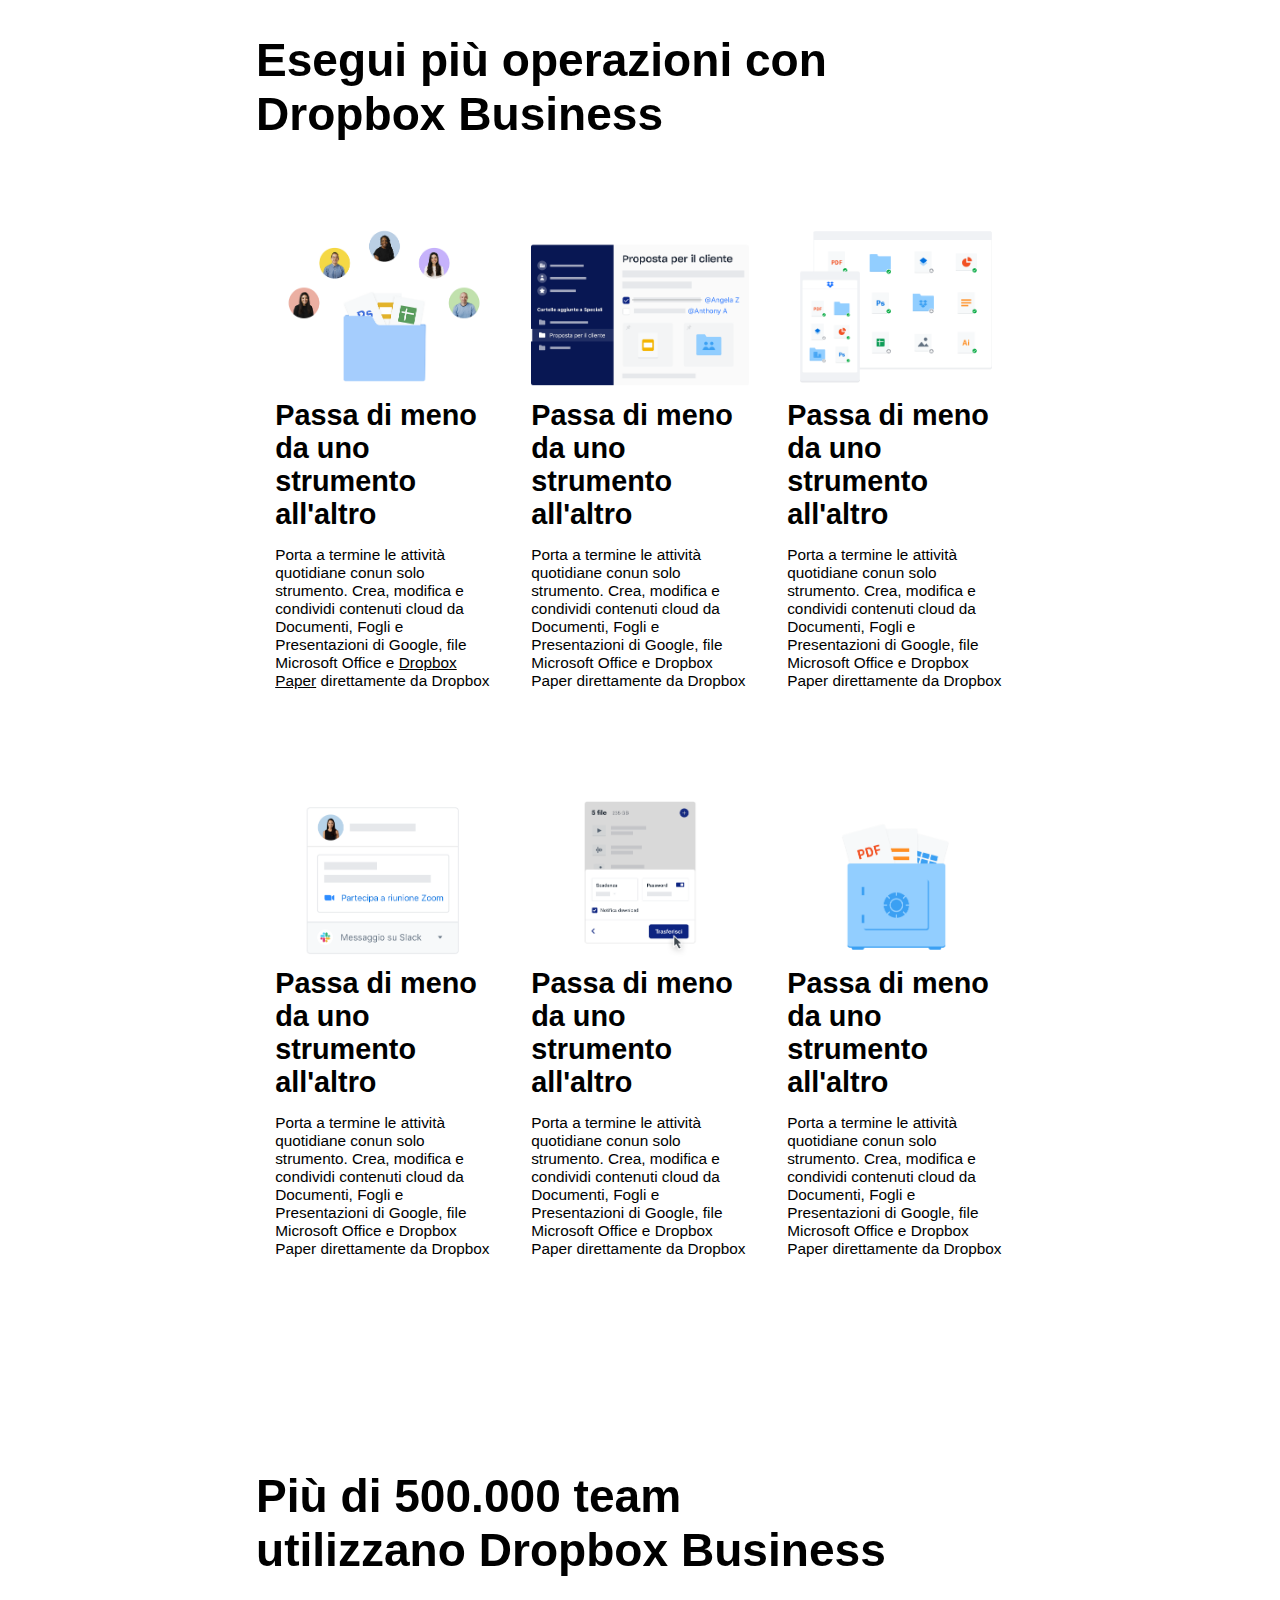
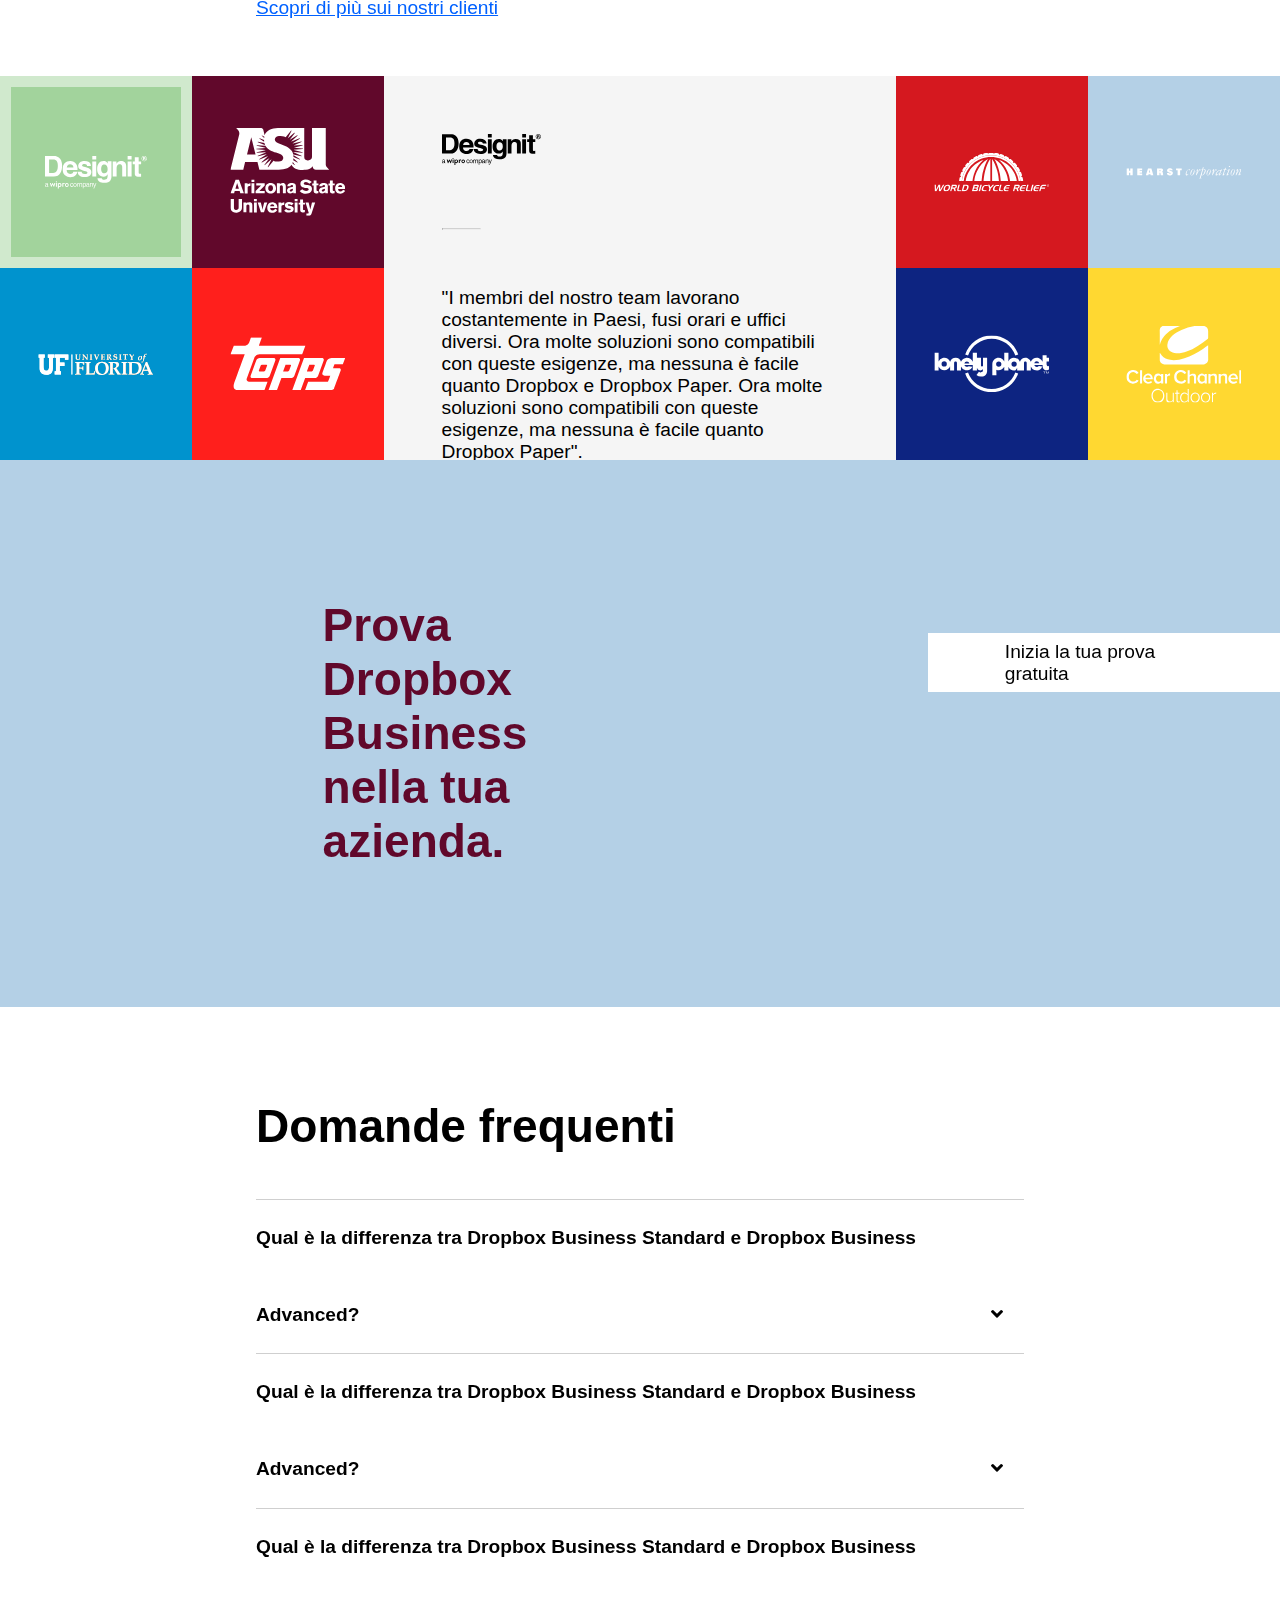
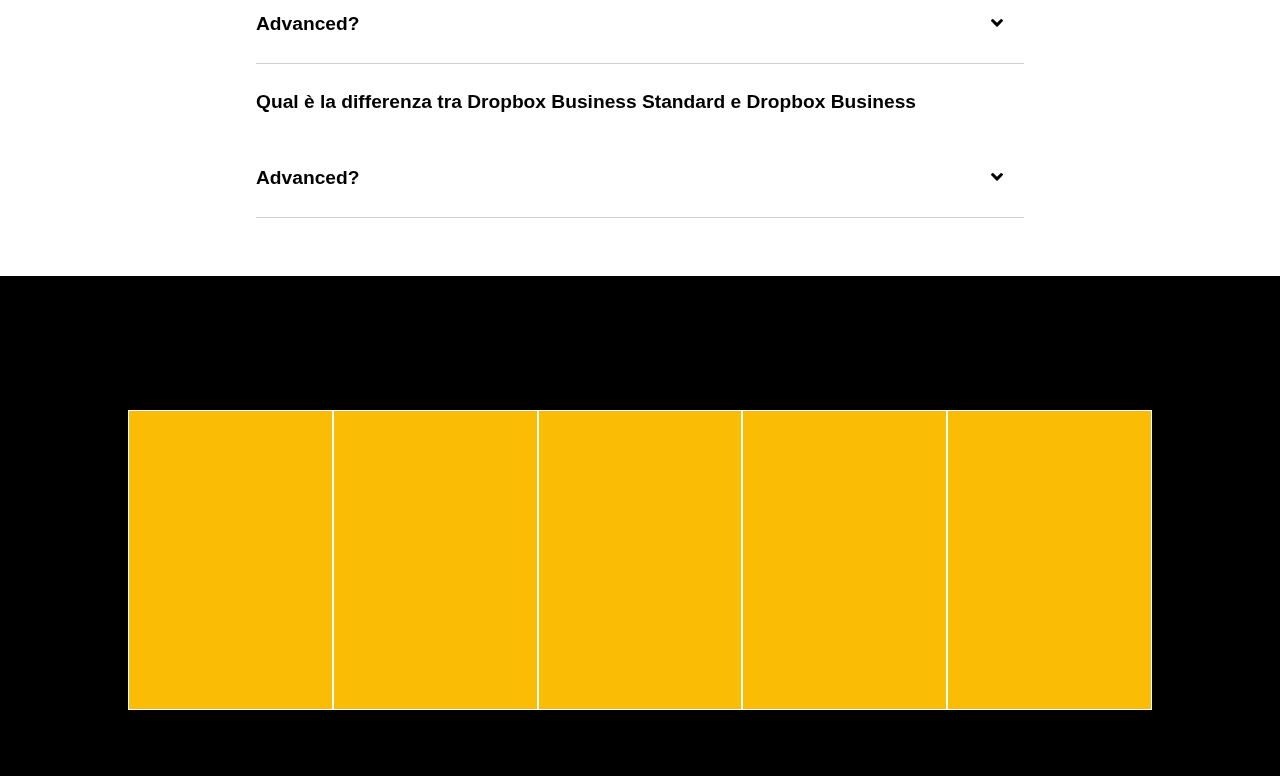
==== commit 32062c7e: "Added text + hover functions in faq's section" ====
--- a/index.html
+++ b/index.html
@@ -412,7 +412,39 @@
 
         <!-- FAQ -->
         <section class="faq">
-            <div class="container"></div>
+            <div class="container">
+                <h2>Domande frequenti</h2>
+                <ul>
+                    <li>
+                        <div class="q-line">
+                            <div class="question">Qual è la differenza tra Dropbox Business Standard e Dropbox Business Advanced?</div>
+                            <div class="angle-down"><i class="fas fa-angle-down"></i></div>
+                        </div>
+                        <div class="text text-s text-grey">Lorem ipsum dolor sit, amet consectetur adipisicing elit. Saepe ipsum laborum deleniti? Provident explicabo nam porro temporibus alias, in, consequuntur ab corporis tempora dolore animi ducimus pariatur atque magni. Recusandae! Lorem ipsum dolor sit amet consectetur adipisicing elit. Illo minus ab quae accusantium, eum ratione ut alias tempore dolores deserunt. Aliquid accusantium quasi quo repudiandae soluta voluptatibus <span class="underline">accusamus esse</span> id.</div>
+                    </li>
+                    <li>
+                        <div class="q-line">
+                            <div class="question">Qual è la differenza tra Dropbox Business Standard e Dropbox Business Advanced?</div>
+                            <div class="angle-down"><i class="fas fa-angle-down"></i></div>
+                        </div>
+                        <div class="text text-s text-grey">Lorem ipsum dolor sit, amet consectetur adipisicing elit. Saepe ipsum laborum deleniti? Provident explicabo nam porro temporibus alias, in, consequuntur ab corporis tempora dolore animi ducimus pariatur atque magni. Recusandae! Lorem ipsum dolor sit amet consectetur adipisicing elit. Illo minus ab quae accusantium, eum ratione ut alias tempore dolores deserunt. Aliquid accusantium quasi quo repudiandae soluta voluptatibus accusamus esse id.</div>
+                    </li>
+                    <li>
+                        <div class="q-line">
+                            <div class="question">Qual è la differenza tra Dropbox Business Standard e Dropbox Business Advanced?</div>
+                            <div class="angle-down"><i class="fas fa-angle-down"></i></div>
+                        </div>
+                        <div class="text text-s text-grey">Lorem ipsum dolor sit, amet consectetur adipisicing elit. Saepe ipsum laborum deleniti? Provident explicabo nam porro temporibus alias, in, consequuntur ab corporis tempora dolore animi ducimus pariatur atque magni. Recusandae! Lorem ipsum dolor sit amet consectetur adipisicing elit. Illo minus ab quae accusantium, eum ratione ut alias tempore dolores deserunt. Aliquid accusantium quasi quo repudiandae soluta voluptatibus accusamus esse id.</div>
+                    </li>
+                    <li>
+                        <div class="q-line">
+                            <div class="question">Qual è la differenza tra Dropbox Business Standard e Dropbox Business Advanced?</div>
+                            <div class="angle-down"><i class="fas fa-angle-down"></i></div>
+                        </div>
+                        <div class="text text-s text-grey">Lorem ipsum dolor sit, amet consectetur adipisicing elit. Saepe ipsum laborum deleniti? Provident explicabo nam porro temporibus alias, in, consequuntur ab corporis tempora dolore animi ducimus pariatur atque magni. Recusandae! Lorem ipsum dolor sit amet consectetur adipisicing elit. Illo minus ab quae accusantium, eum ratione ut alias tempore dolores deserunt. Aliquid accusantium quasi quo repudiandae soluta voluptatibus accusamus esse id.</div>
+                    </li>
+                </ul>
+            </div>
         </section>
         <!-- /FAQ -->
     </main>
--- a/css/style.css
+++ b/css/style.css
@@ -152,7 +152,7 @@
     text-align: center;
     vertical-align: middle;
     line-height: 50px;
-    border-bottom: 1px solid #d4d4d7;
+    border-bottom: 1px solid #cfcfcf;
 }
 
 /* jumbotron */
@@ -209,7 +209,7 @@
 
 .tariff-plan .dot {
     display: inline-block;
-    border: 1px solid #d4d4d7;
+    border: 1px solid #cfcfcf;
     height: 1em;
     width: 1em;
     border-radius: 50%;
@@ -236,7 +236,7 @@
 
 .col-plan {
     width: calc(90%/3);
-    border: 1px solid #d4d4d7;
+    border: 1px solid #cfcfcf;
 }
 
 .col-plan.min-height{
@@ -275,7 +275,7 @@
 }
 
 .hr {
-    border-bottom: 1px solid #d4d4d7;
+    border-bottom: 1px solid #cfcfcf;
     padding-bottom: 2em;
 }
 
@@ -298,7 +298,7 @@
 
 /* contact */
 .contact-container {
-    border: 1px solid #d4d4d7;
+    border: 1px solid #cfcfcf;
 }
 
 .team-left {
@@ -440,9 +440,49 @@
 
 /* FAQ */
 .faq .container {
+    padding-bottom: 3em;
     /* test */
-    height: 800px;
-    border: 1px solid rgb(68, 68, 68)
+    /* height: 800px; */
+    /* border: 1px solid rgb(68, 68, 68) */
+}
+
+.faq h2 {
+    margin: 2em 0 1em;
+}
+
+.faq ul li .q-line {
+    line-height: 4em;
+    border-top: 1px solid #cfcfcf;
+}
+
+.faq ul:last-child {
+    border-bottom: 1px solid #cfcfcf;
+}
+
+.question, .angle-down {
+    display: inline-block;
+}
+
+.question {
+    width: 95%;
+    font-weight: bold;
+}
+
+.angle-down {
+    text-align: right;
+}
+
+.text {
+    display: none;
+    padding: 1em 0;
+}
+
+.q-line:hover + .text{
+    display: block;
+}
+
+.q-line:hover .angle-down {
+    transform: rotate(180deg);
 }
 
 /* FOOTER */
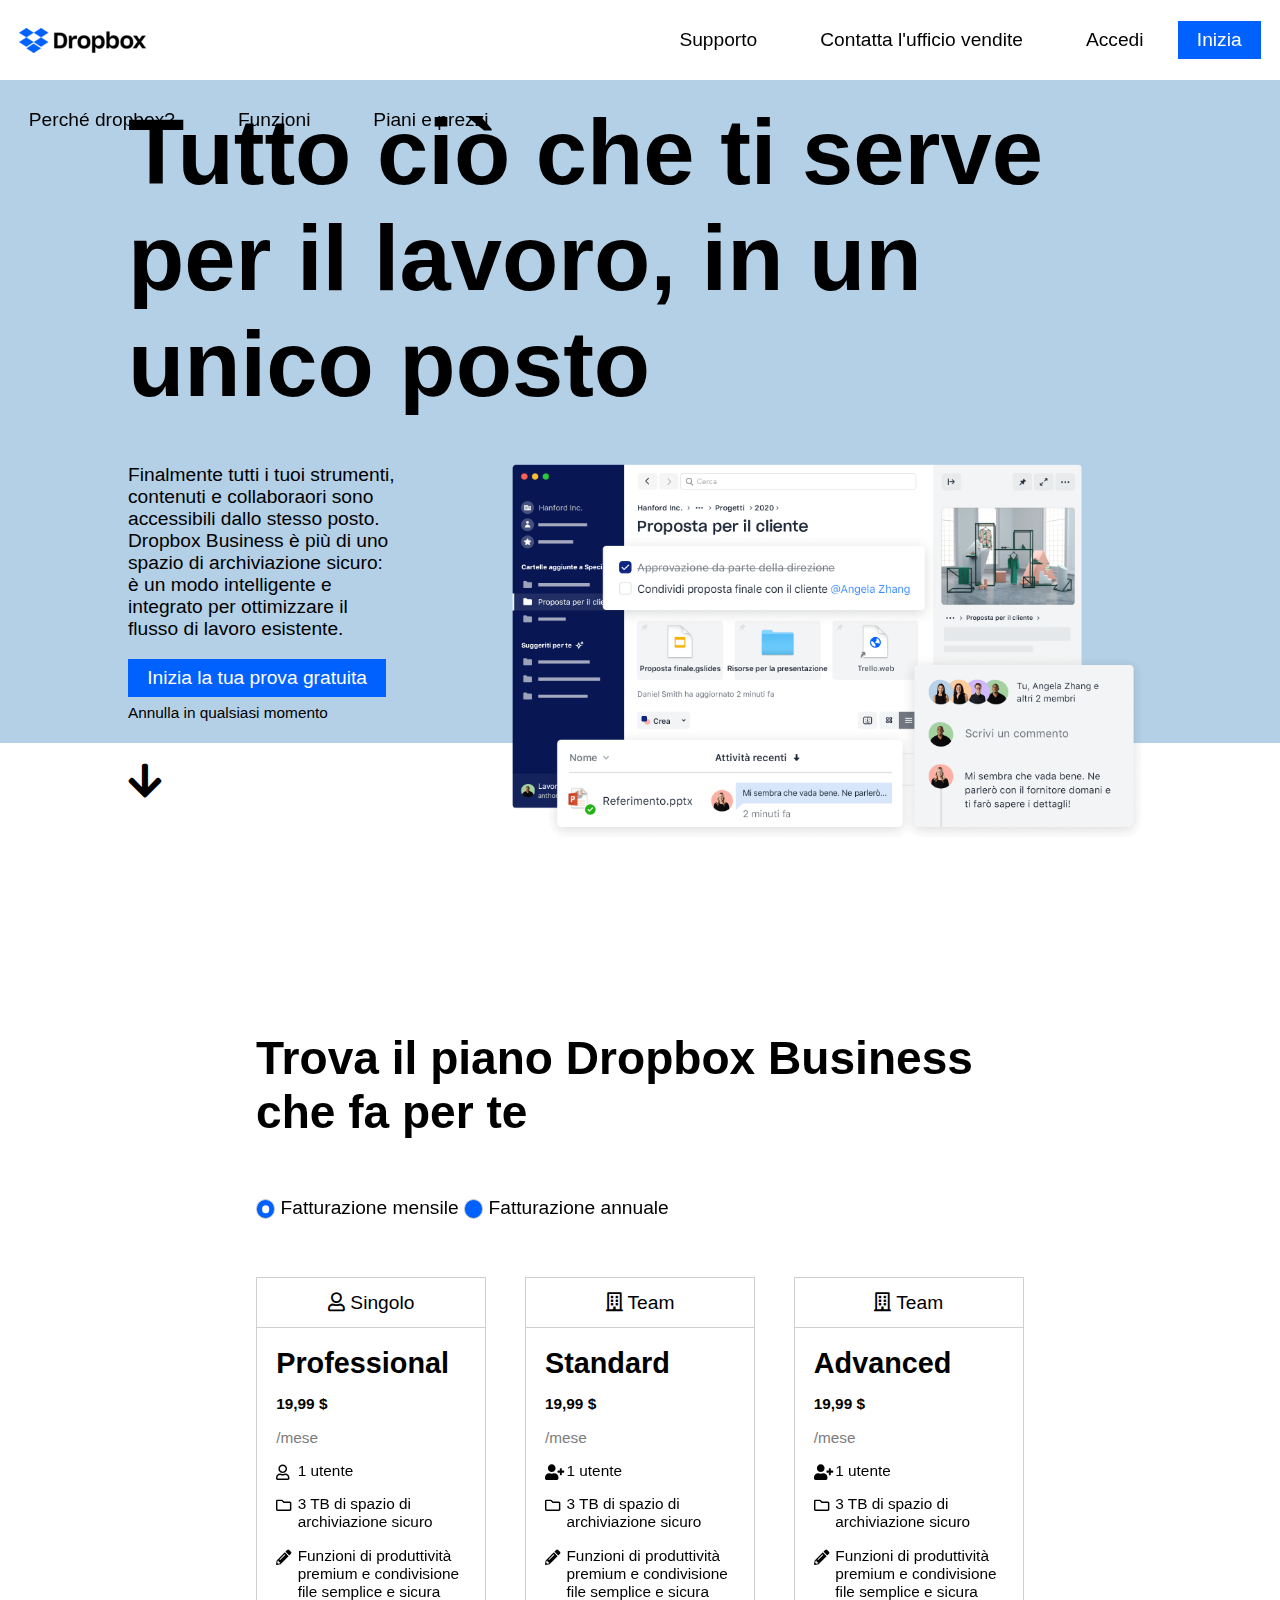
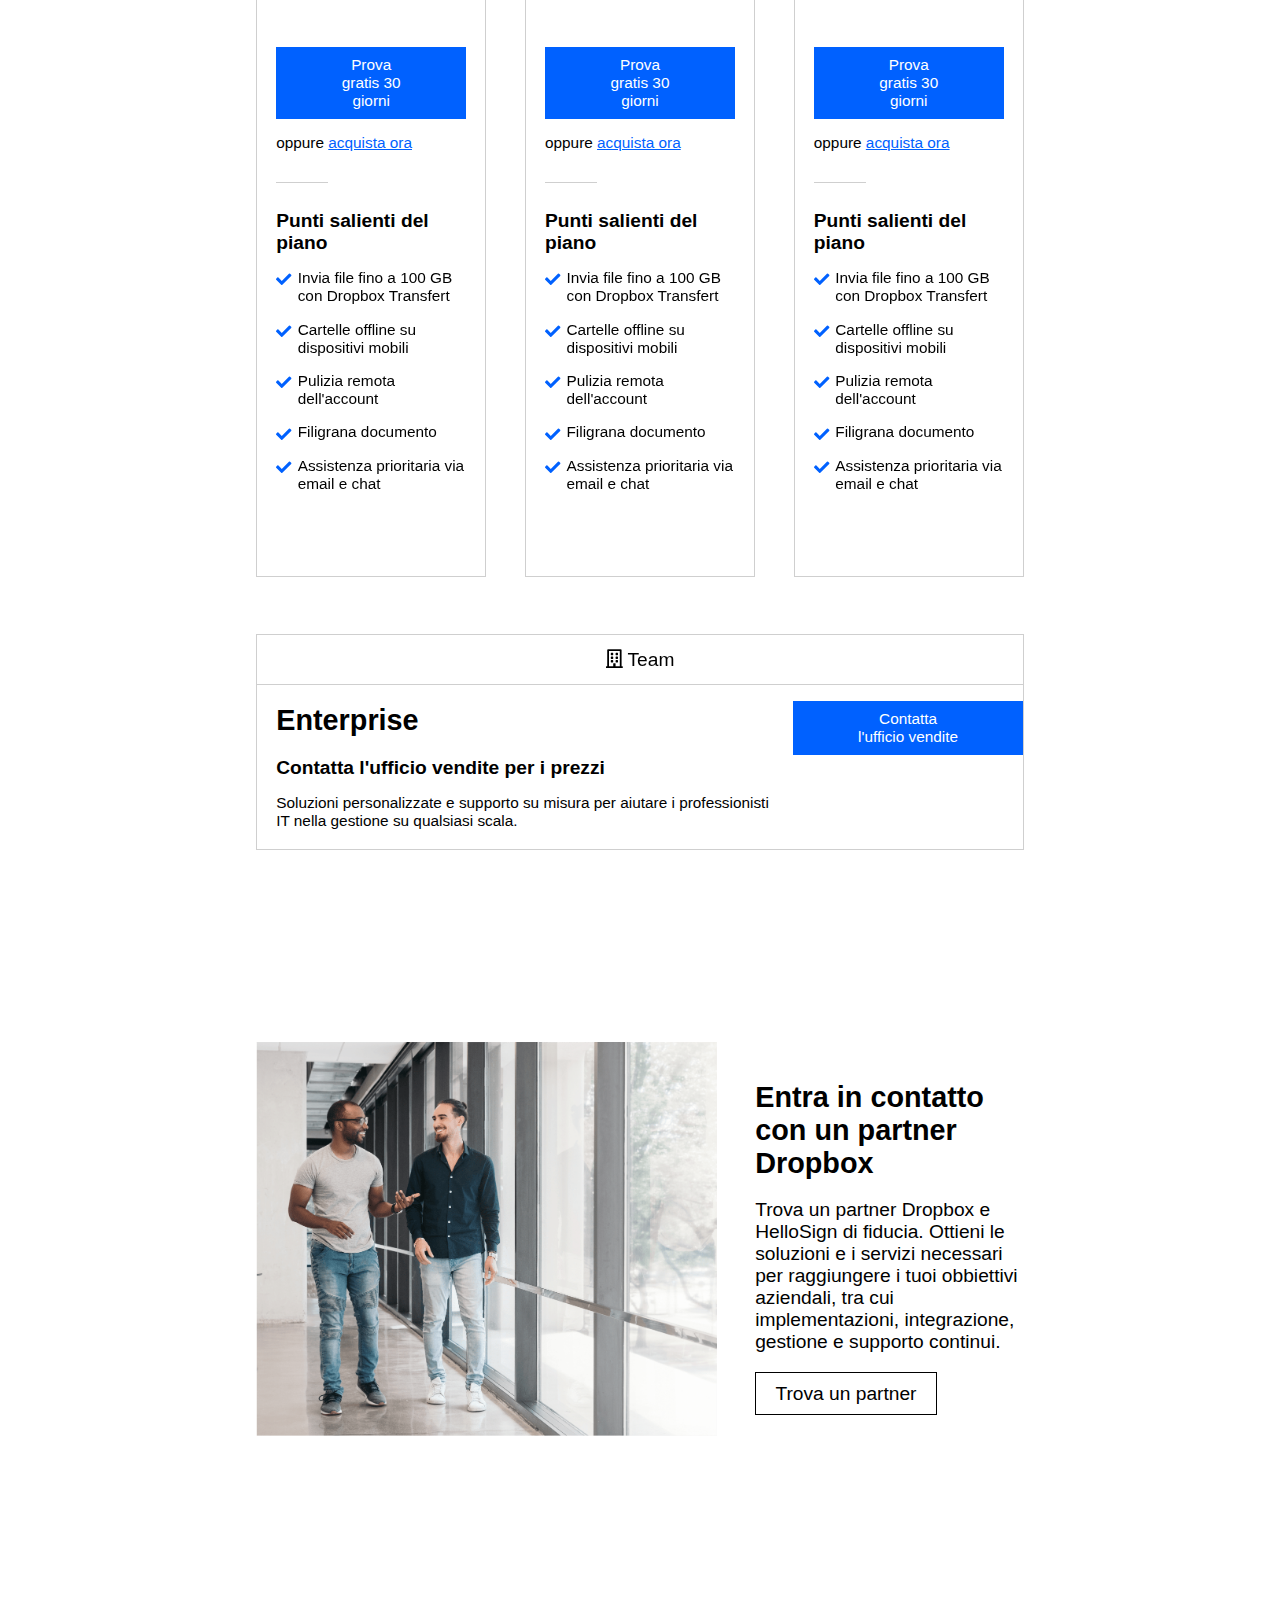
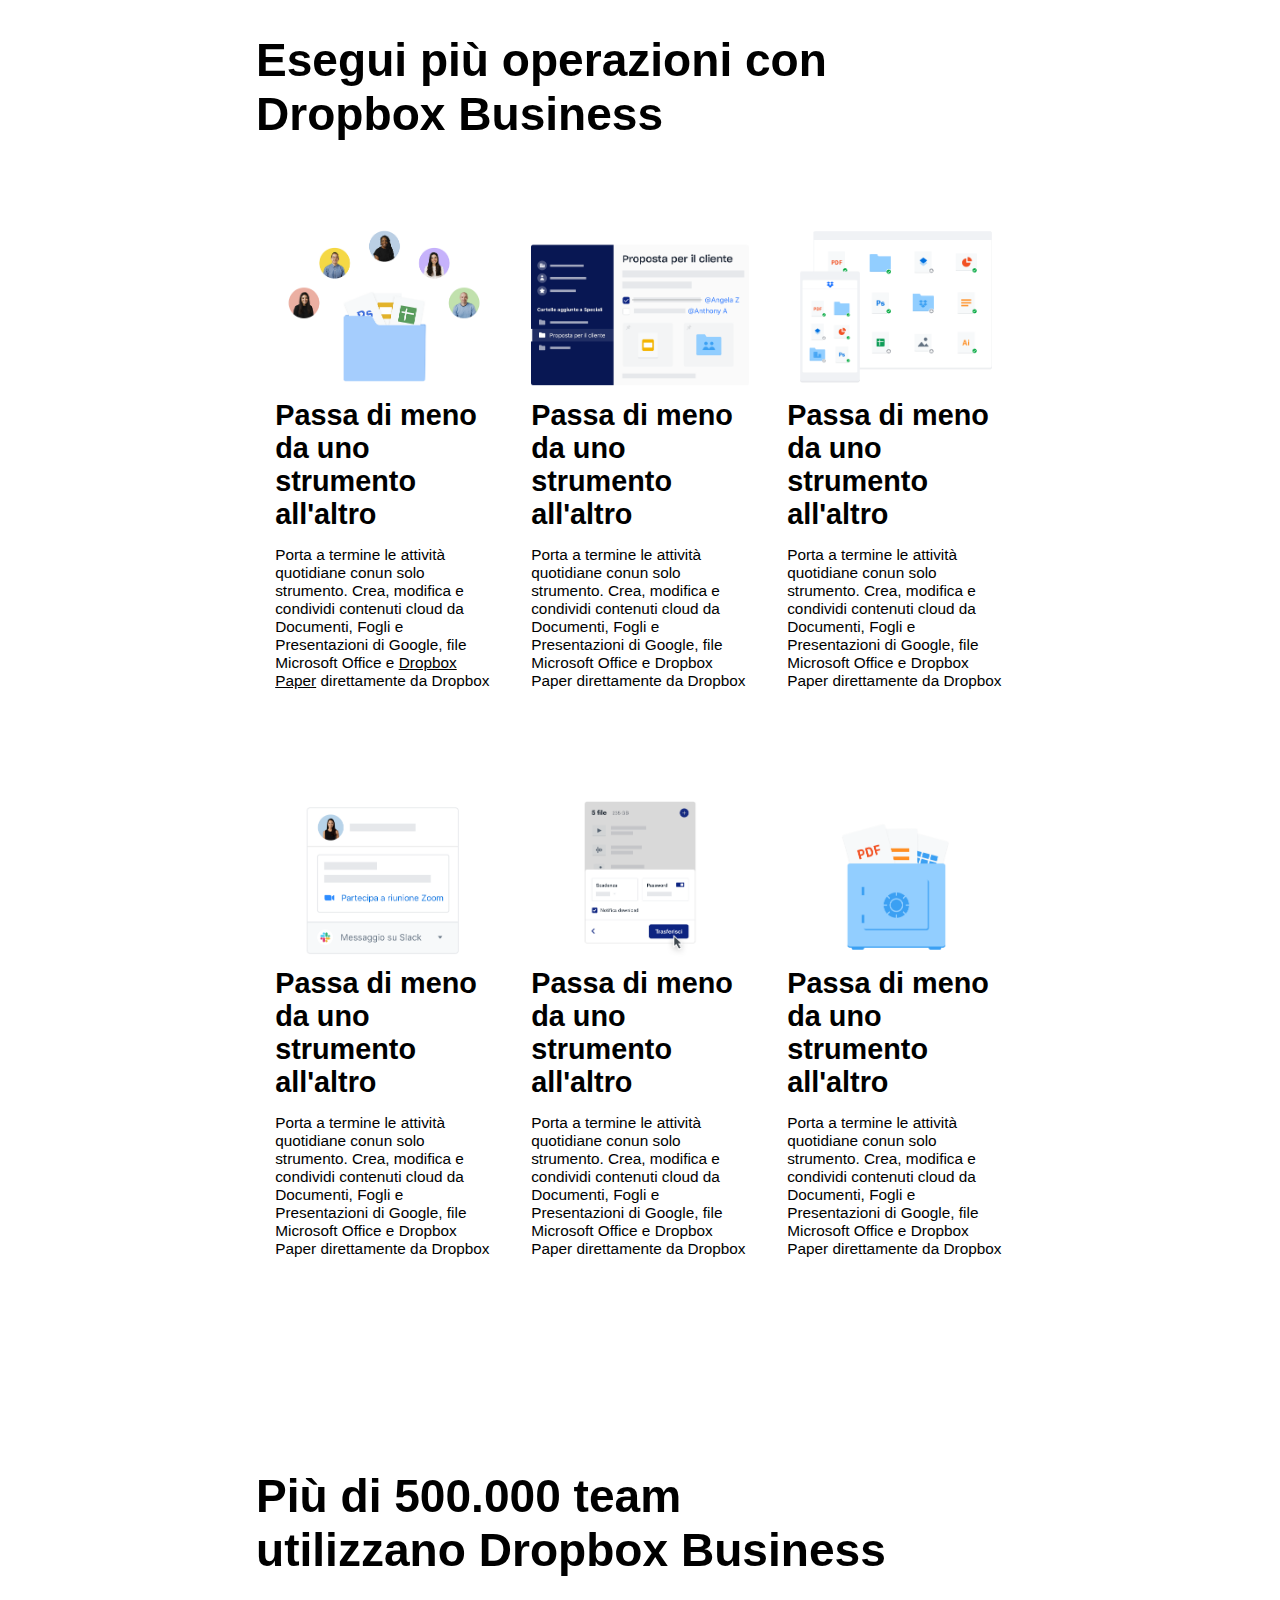
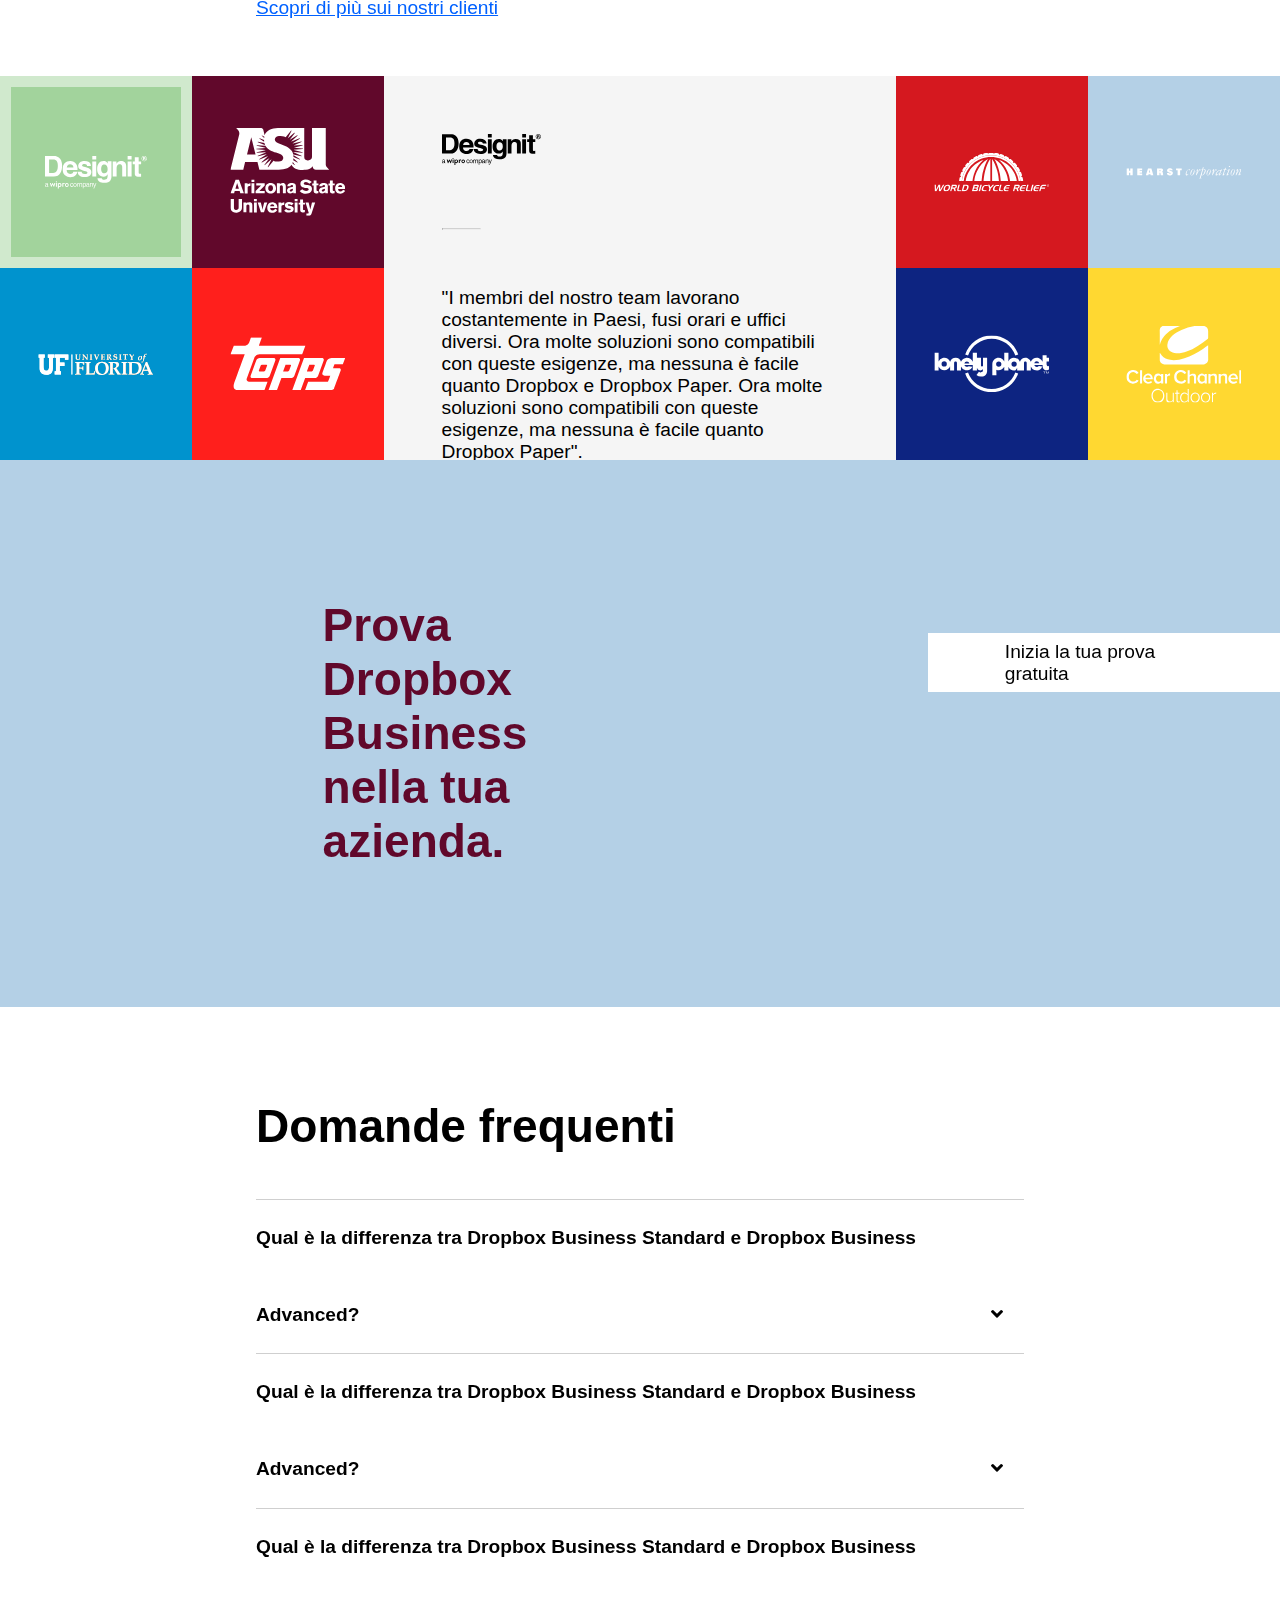
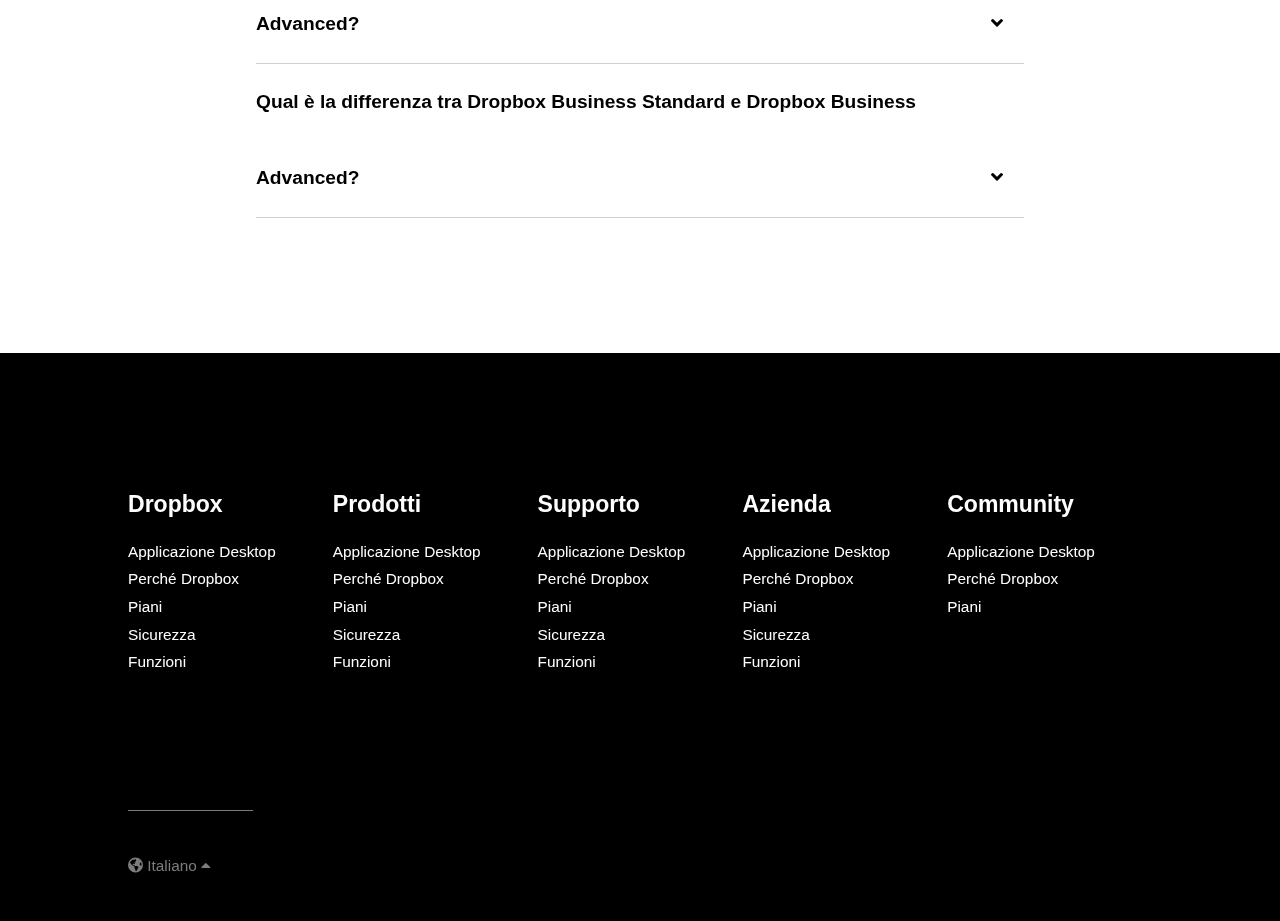
==== commit 93c4abb5: "Added footer's lists" ====
--- a/index.html
+++ b/index.html
@@ -452,11 +452,61 @@
     <!-- Footer -->
     <footer>
         <div class="footer-container clearfix">
-            <div class="footer-col"></div>
-            <div class="footer-col"></div>
-            <div class="footer-col"></div>
-            <div class="footer-col"></div>
-            <div class="footer-col"></div>
+            <div class="footer-col">
+                <ul>
+                    <li><h4>Dropbox</h4></li>
+                    <li class="text-s"><a href="">Applicazione Desktop</a></li>
+                    <li class="text-s"><a href="">Perché Dropbox</a></li>
+                    <li class="text-s"><a href="">Piani</a></li>
+                    <li class="text-s"><a href="">Sicurezza</a></li>
+                    <li class="text-s"><a href="">Funzioni</a></li>
+                </ul>
+            </div>
+            <div class="footer-col">
+                <ul>
+                    <li><h4>Prodotti</h4></li>
+                    <li class="text-s"><a href="">Applicazione Desktop</a></li>
+                    <li class="text-s"><a href="">Perché Dropbox</a></li>
+                    <li class="text-s"><a href="">Piani</a></li>
+                    <li class="text-s"><a href="">Sicurezza</a></li>
+                    <li class="text-s"><a href="">Funzioni</a></li>
+                </ul>
+            </div>
+            <div class="footer-col">
+                <ul>
+                    <li><h4>Supporto</h4></li>
+                    <li class="text-s"><a href="">Applicazione Desktop</a></li>
+                    <li class="text-s"><a href="">Perché Dropbox</a></li>
+                    <li class="text-s"><a href="">Piani</a></li>
+                    <li class="text-s"><a href="">Sicurezza</a></li>
+                    <li class="text-s"><a href="">Funzioni</a></li>
+                </ul>
+            </div>
+            <div class="footer-col">
+                <ul>
+                    <li><h4>Azienda</h4></li>
+                    <li class="text-s"><a href="">Applicazione Desktop</a></li>
+                    <li class="text-s"><a href="">Perché Dropbox</a></li>
+                    <li class="text-s"><a href="">Piani</a></li>
+                    <li class="text-s"><a href="">Sicurezza</a></li>
+                    <li class="text-s"><a href="">Funzioni</a></li>
+                </ul>
+            </div>
+            <div class="footer-col">
+                <ul>
+                    <li><h4>Community</h4></li>
+                    <li class="text-s"><a href="">Applicazione Desktop</a></li>
+                    <li class="text-s"><a href="">Perché Dropbox</a></li>
+                    <li class="text-s"><a href="">Piani</a></li>
+                </ul>
+            </div>
+        </div>
+        <div class="page-bottom footer-container text-s text-grey">
+            <div class="bottom-border">
+                <i class="fas fa-globe-americas"></i>
+                <span><a href="">Italiano</a></span>
+                <i class="fas fa-caret-up"></i>
+            </div>
         </div>
     </footer>
     <!-- /Footer -->
--- a/css/style.css
+++ b/css/style.css
@@ -42,6 +42,7 @@
 
 a {
     text-decoration: none;
+    color: inherit;
 }
 
 .text-white {
@@ -49,7 +50,7 @@
 }
 
 .text-grey{
-    color: #687785;
+    color: #7c7c7c;
 }
 
 .text-black {
@@ -247,10 +248,6 @@
     padding: 1em;
 }
 
-.plan h4 {
-    font-weight: bold;
-}
-
 .col-plan li {
     position: relative;
     padding-left: 1.4em;
@@ -329,6 +326,10 @@
 .find-partner a {
     padding: 0.5em 1em;
     border: 1px solid black;
+}
+
+.find-partner a:hover {
+    background-color: rgb(245, 245, 245);
 }
 
 /* Service funtions */
@@ -438,12 +439,13 @@
     margin: 9em 0em 0em 15em;
 }
 
+.cta a:hover {
+    background-color: rgb(245, 245, 245);
+}
+
 /* FAQ */
 .faq .container {
     padding-bottom: 3em;
-    /* test */
-    /* height: 800px; */
-    /* border: 1px solid rgb(68, 68, 68) */
 }
 
 .faq h2 {
@@ -457,6 +459,7 @@
 
 .faq ul:last-child {
     border-bottom: 1px solid #cfcfcf;
+    margin-bottom: 4em;
 }
 
 .question, .angle-down {
@@ -466,10 +469,6 @@
 .question {
     width: 95%;
     font-weight: bold;
-}
-
-.angle-down {
-    text-align: right;
 }
 
 .text {
@@ -494,16 +493,26 @@
 .footer-container {
     width: 80%;
     margin: 0 auto;
-    /* test */
-    height: 500px;
 }
 
 .footer-col {
     width: calc(100%/5);
-    margin-top: 7em;
+    margin: 7em 0;
     float: left;
-    /* test */
-    height: 300px;
-    background-color: #FBBC05;
-    border: 1px solid white;
+}
+
+footer h4 {
+    font-size: 1.2em;
+    margin-bottom: .7em;
+}
+
+footer li {
+    line-height: 1.8em;
+}
+
+.bottom-border {
+    border-top: 1px solid #7c7c7c;
+    display: inline-block;
+    width: 125px;
+    padding: 3em 0
 }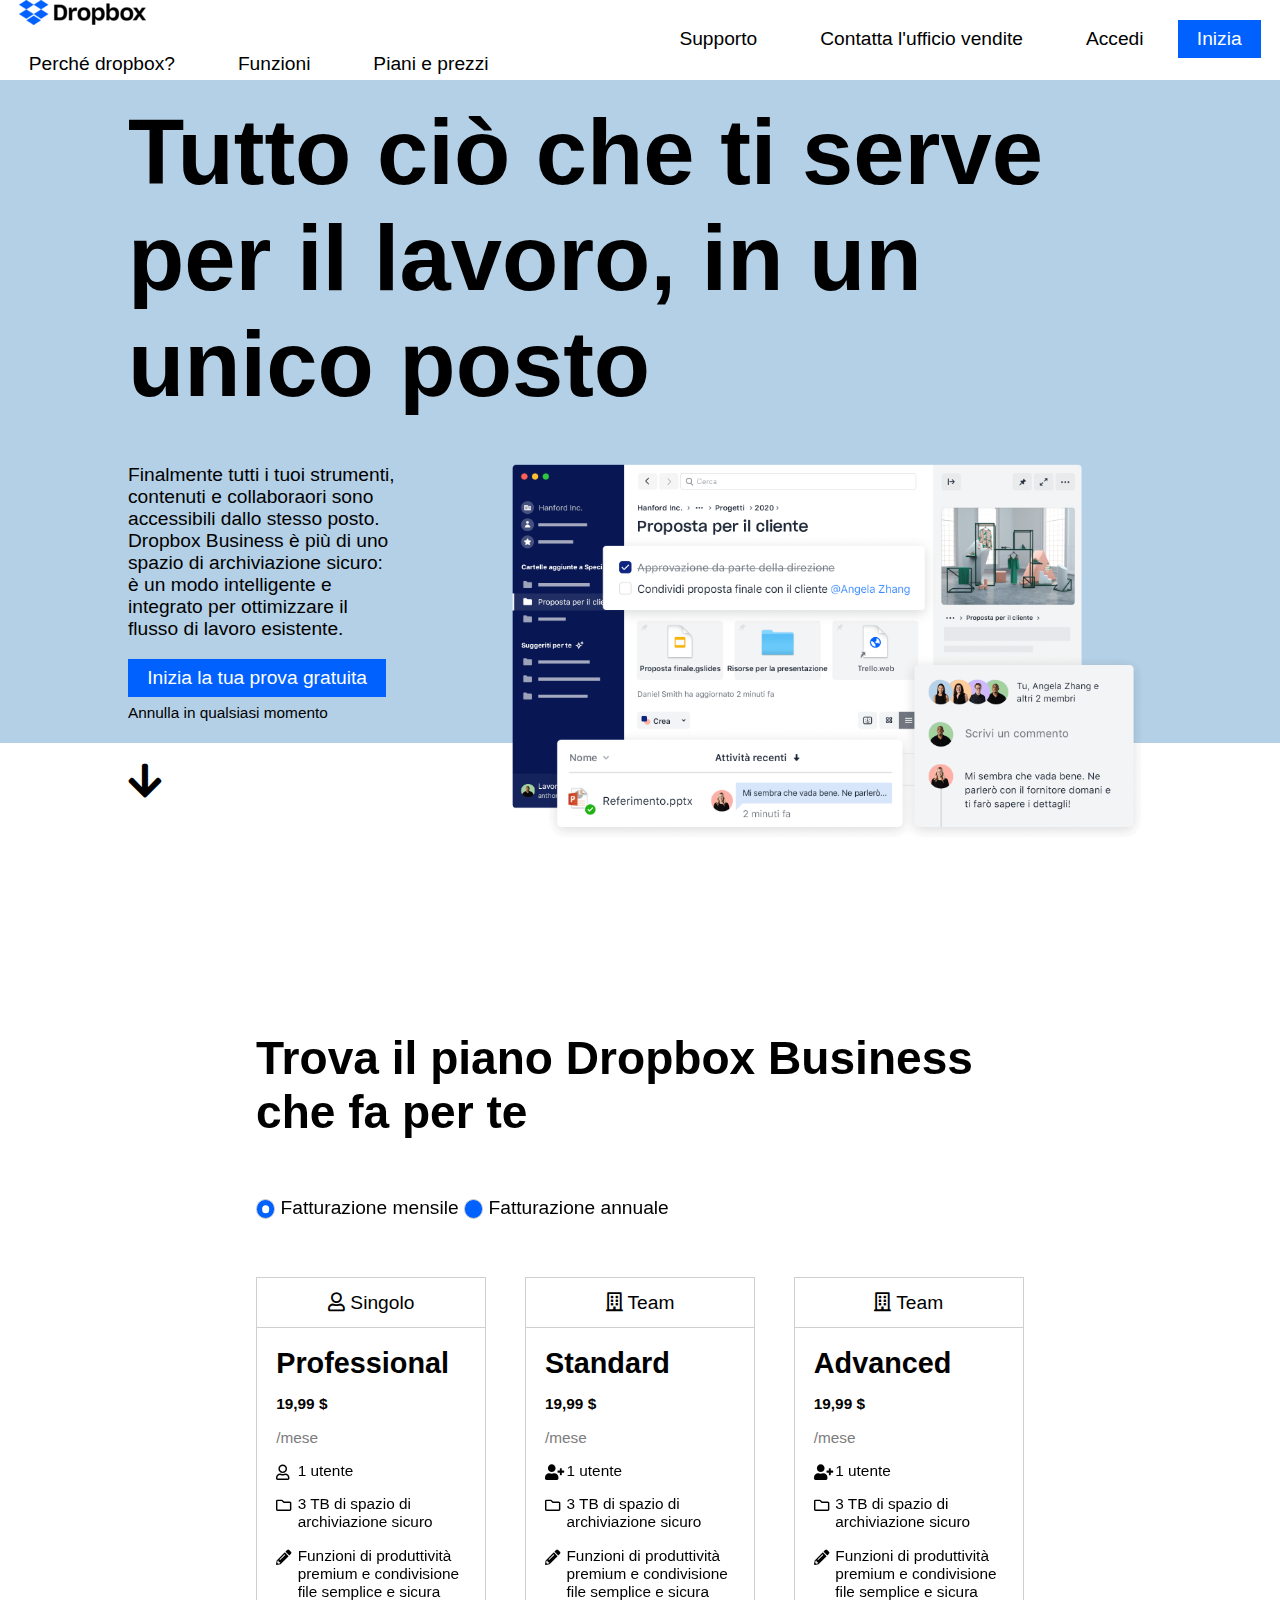
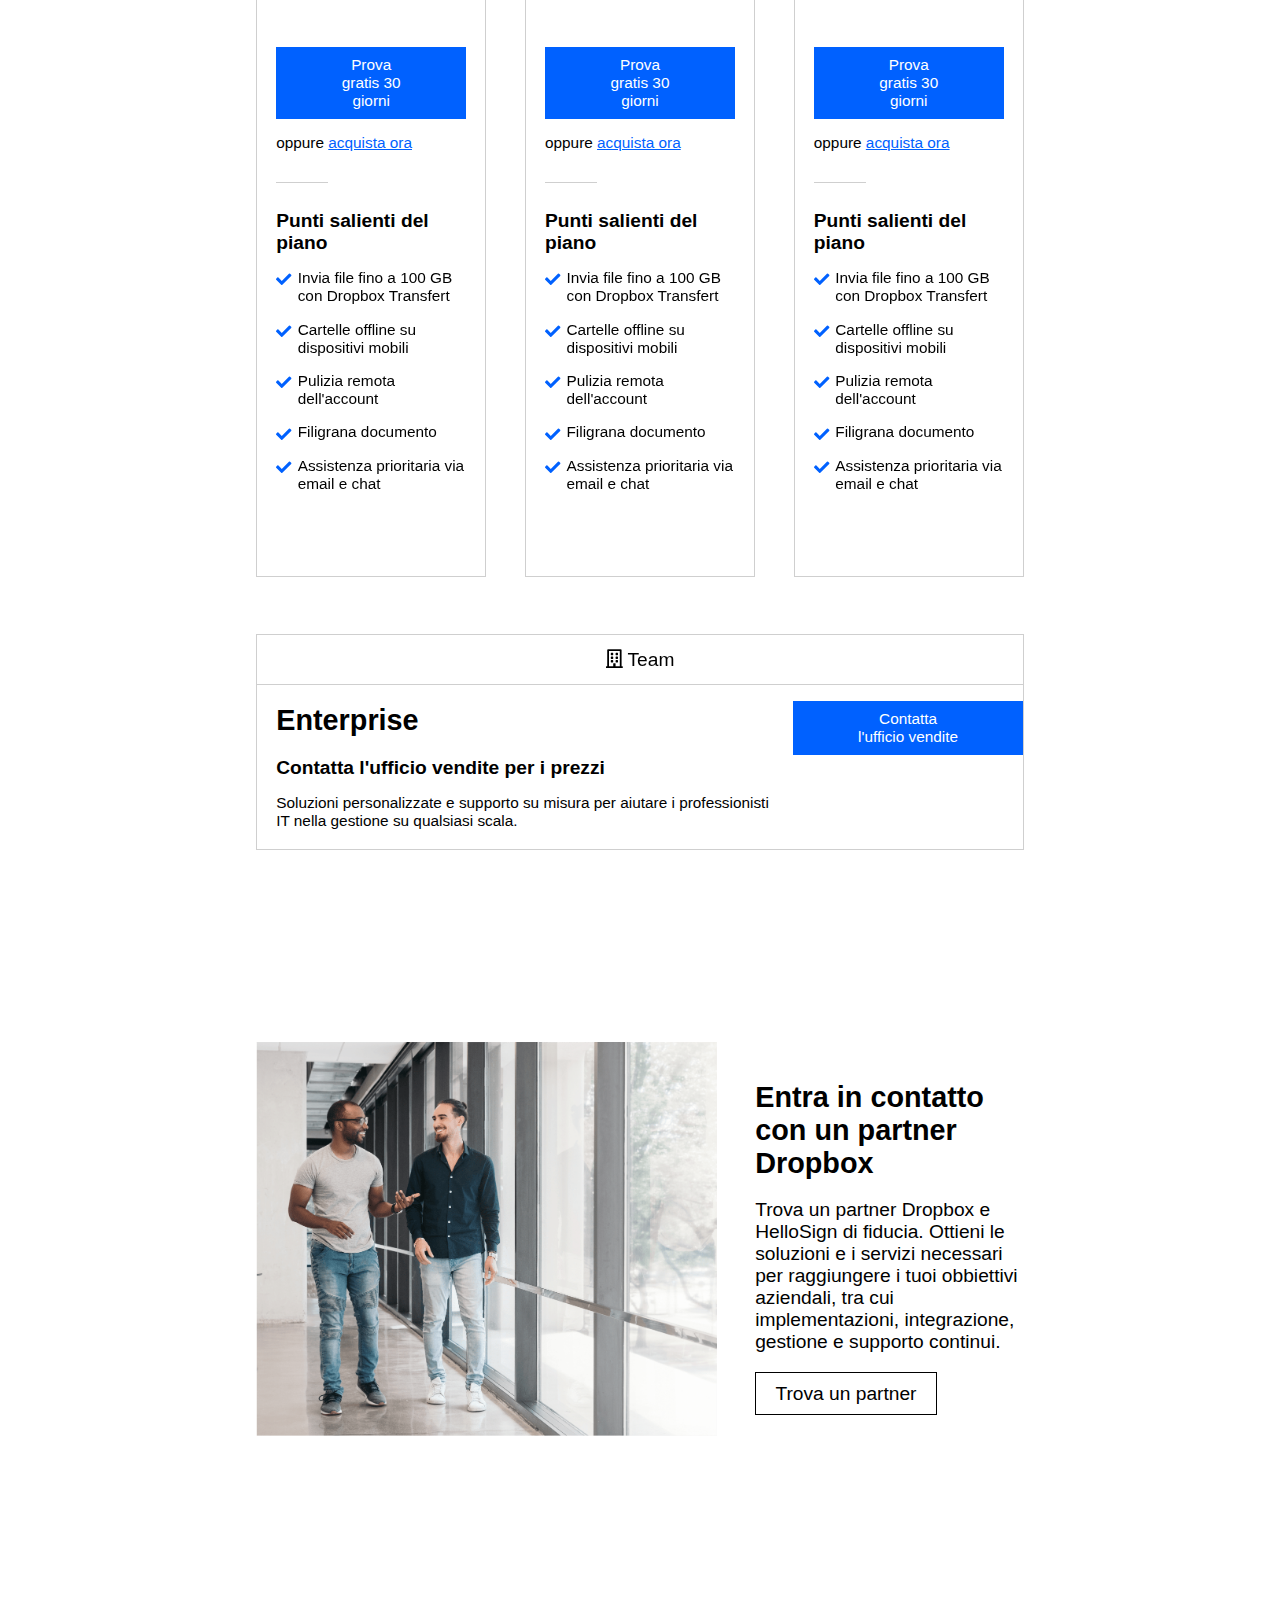
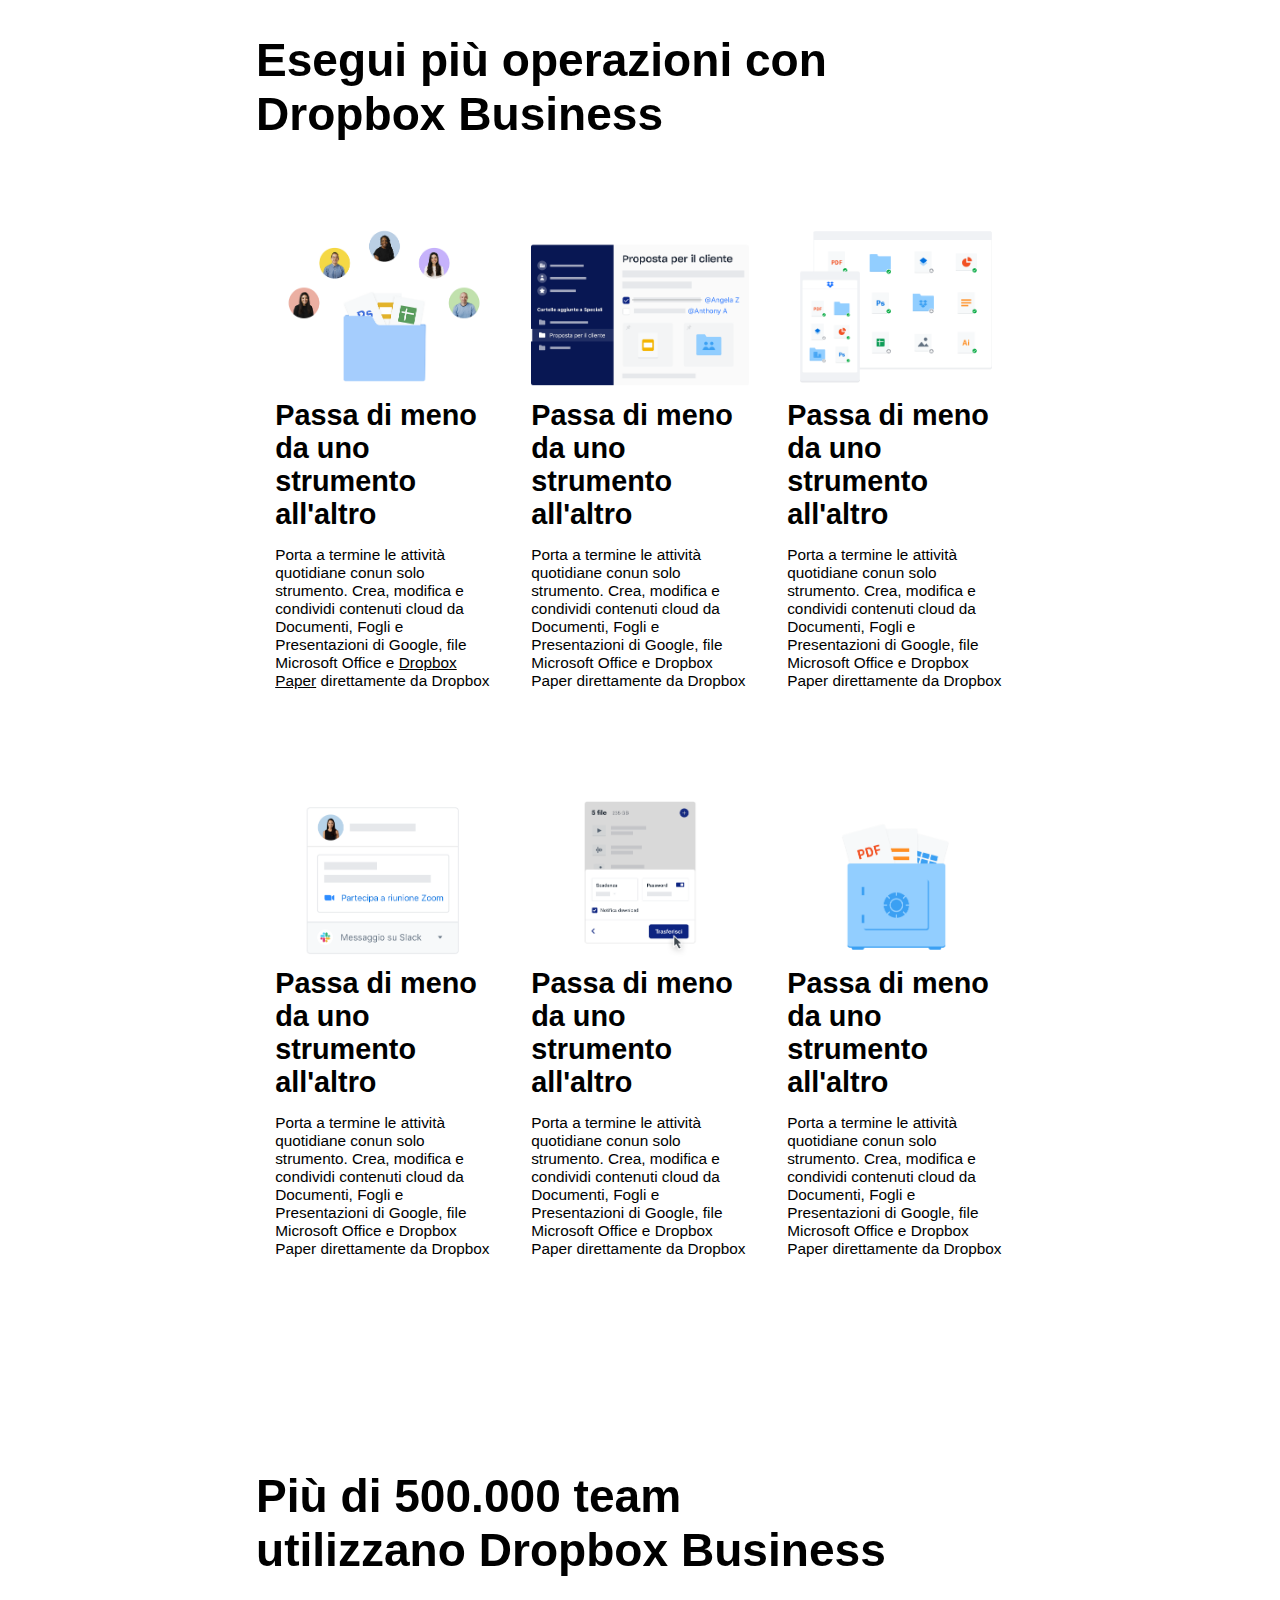
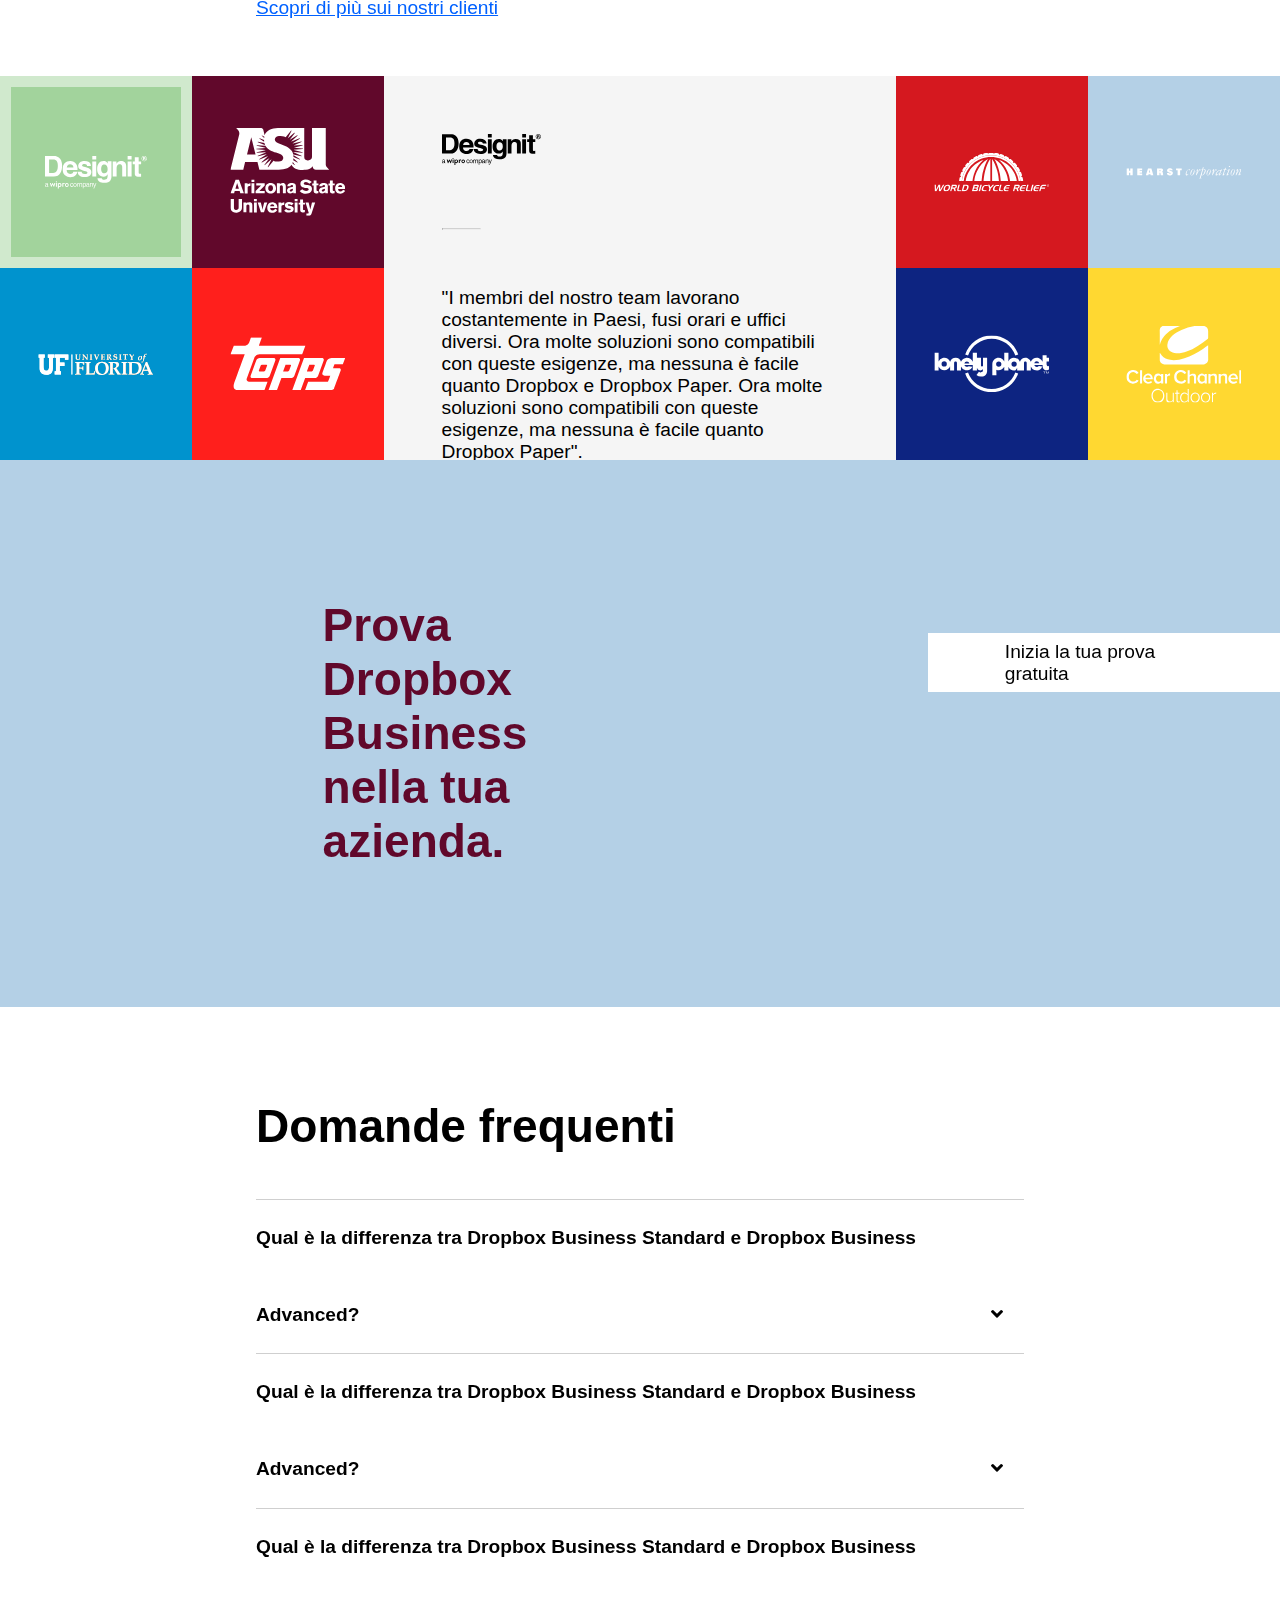
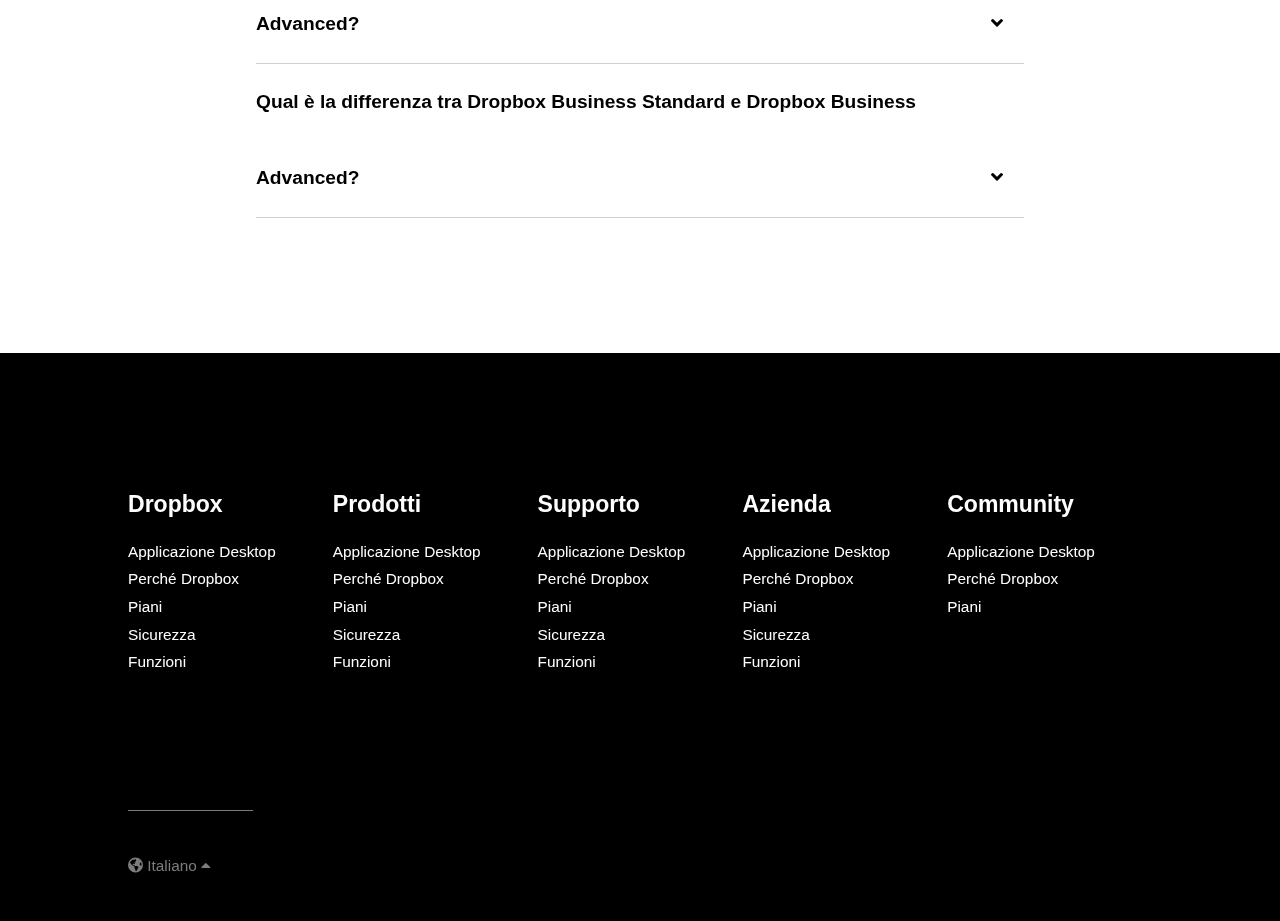
==== commit 8033edb6: "Added hover elements in header" ====
--- a/index.html
+++ b/index.html
@@ -15,7 +15,7 @@
             <div class="col-left float-l">
                 <img id="logo" src="img/logo-small.png" alt="">
                 <div class="nav">
-                    <ul>
+                    <ul class="menu">
                         <li><a href="" class="text-black">Perché dropbox?</a></li>
                         <li><a href="" class="text-black">Funzioni</a></li>
                         <li><a href="" class="text-black">Piani e prezzi</a></li>
@@ -24,8 +24,14 @@
             </div>
             <div class="col-right float-l">
                 <div class="nav">
-                    <ul>
-                        <li><a href="" class="text-black">Supporto</a></li>
+                    <ul class="menu">
+                        <li class="support">
+                            <a href="" class="text-black">Supporto</a>
+                            <ul class="submenu text-s">
+                                <li><a href="">Centro assistenza</a></li>
+                                <li><a href="">Forum della community</a></li>
+                            </ul>
+                        </li>
                         <li><a href="" class="text-black">Contatta l'ufficio vendite</a></li>
                         <li><a href="" class="text-black">Accedi</a></li>
                     </ul>
--- a/css/style.css
+++ b/css/style.css
@@ -90,10 +90,14 @@
 header nav {
     width: 100%;
     height: 80px;
-    line-height: 80px;
     position: fixed;
     z-index: 100;
     background-color: white;
+}
+
+/* da capire */
+.menu > li {
+    line-height: 78px;
 }
 
 header .col-left img {
@@ -110,10 +114,10 @@
     display: inline-block;
 }
 
-header li {
+header .menu > li {
     display: inline-block;
     font-weight: 400;
-    padding: 0 1.5em;
+    margin: 0 1.5em;
 }
 
 .header-button {
@@ -125,6 +129,38 @@
 
 header .col-right {
     text-align: right;
+}
+
+/* header:hover */
+header .menu > li:hover {
+    border-bottom: 2px solid #0061ff;
+}
+
+.submenu li {
+    text-align: left;
+    background-color: white;
+    padding: 0 2em;
+}
+
+.submenu li:hover {
+    background-color: rgb(245, 245, 245);
+}
+
+.submenu {
+    position: absolute;
+    left: 0;
+    top: 80px;
+    min-width: max-content;
+    line-height: 3em;
+    display: none;
+}
+
+.support {
+    position: relative;
+}
+
+.support:hover .submenu {
+    display: block;
 }
 
 /* MAIN */
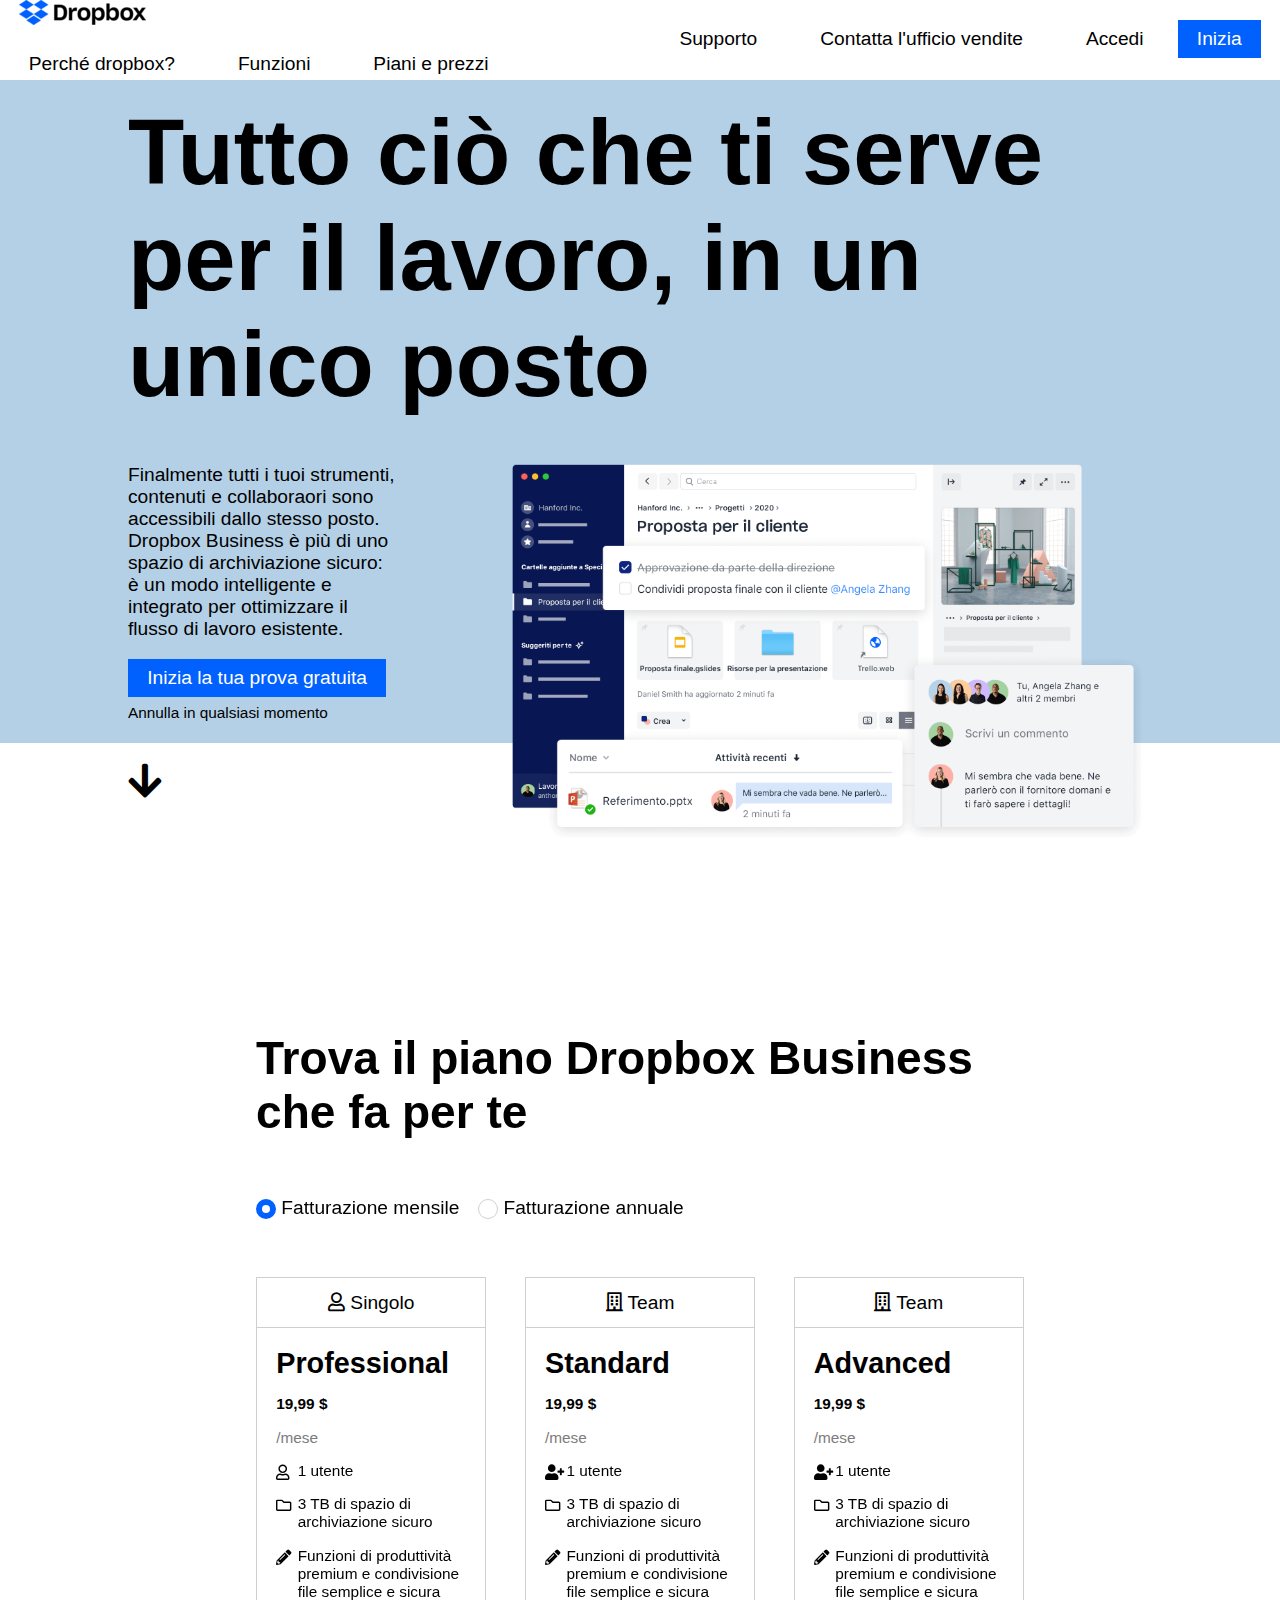
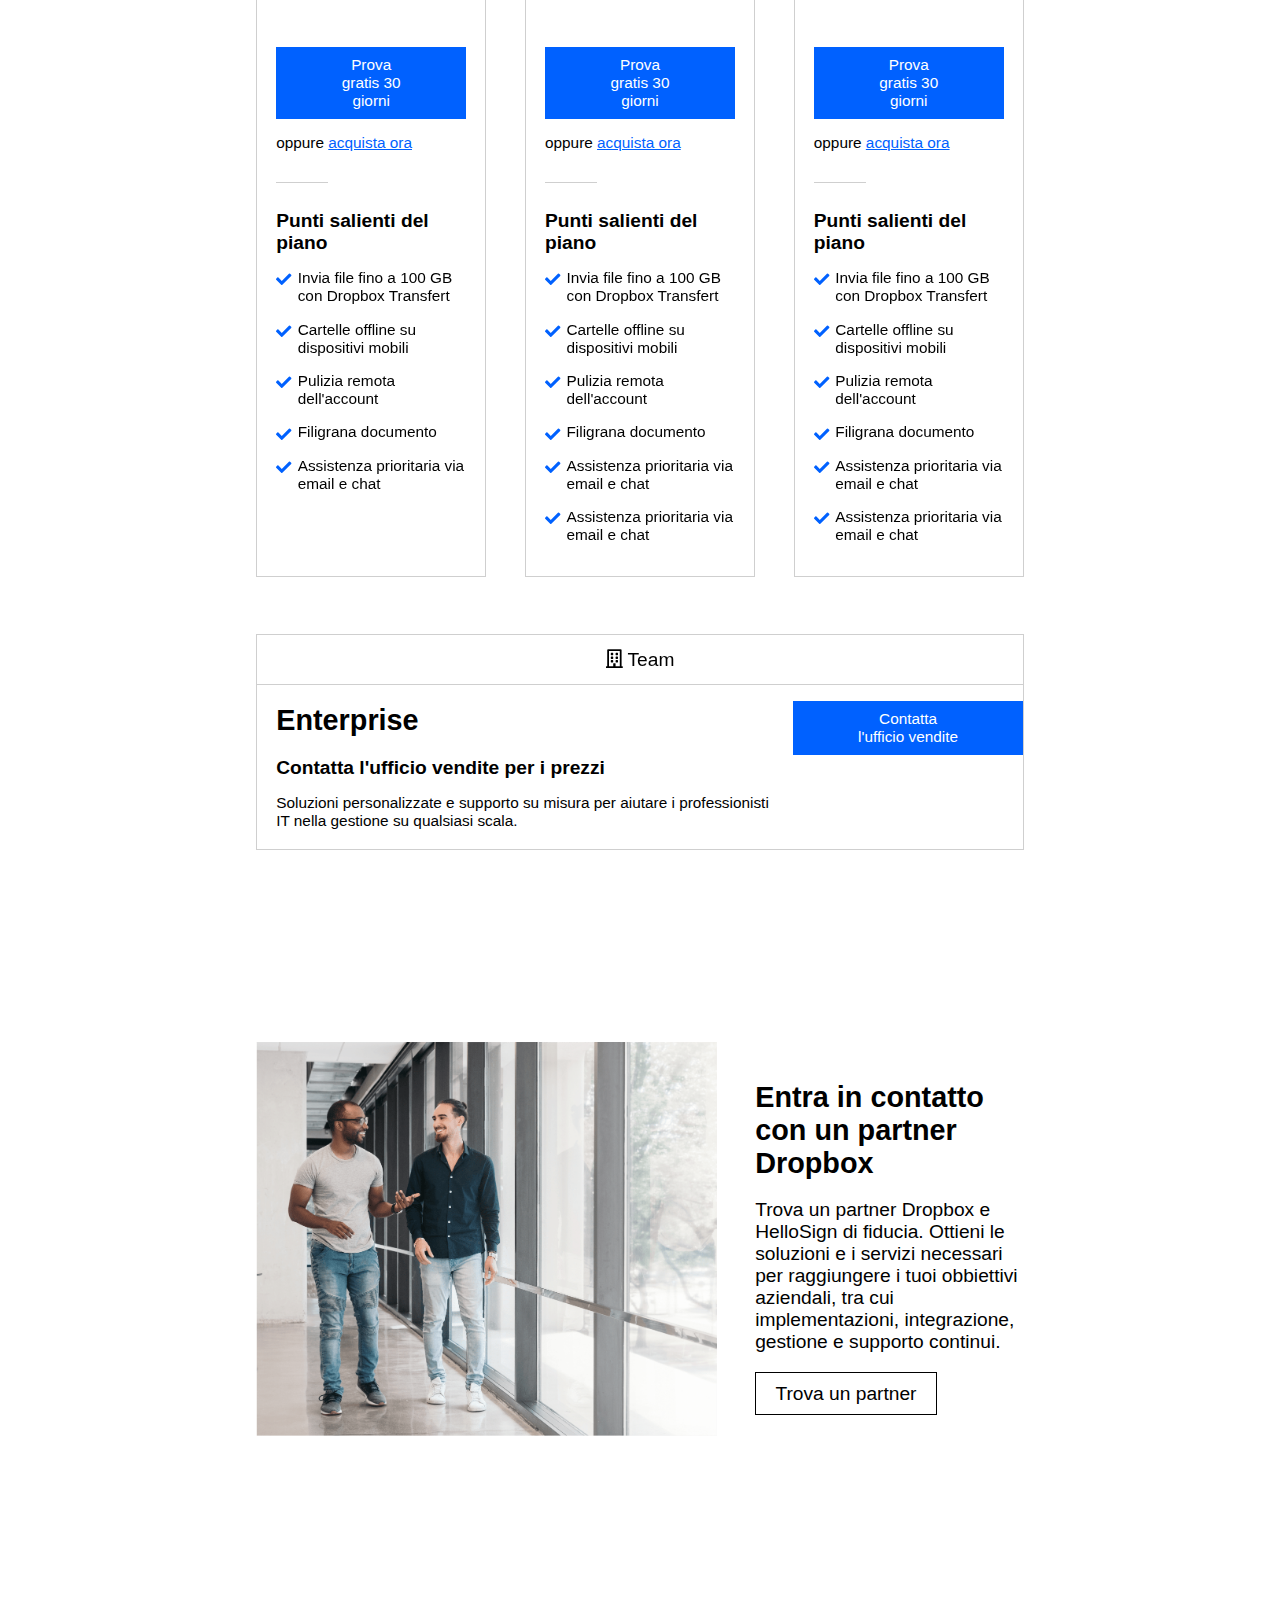
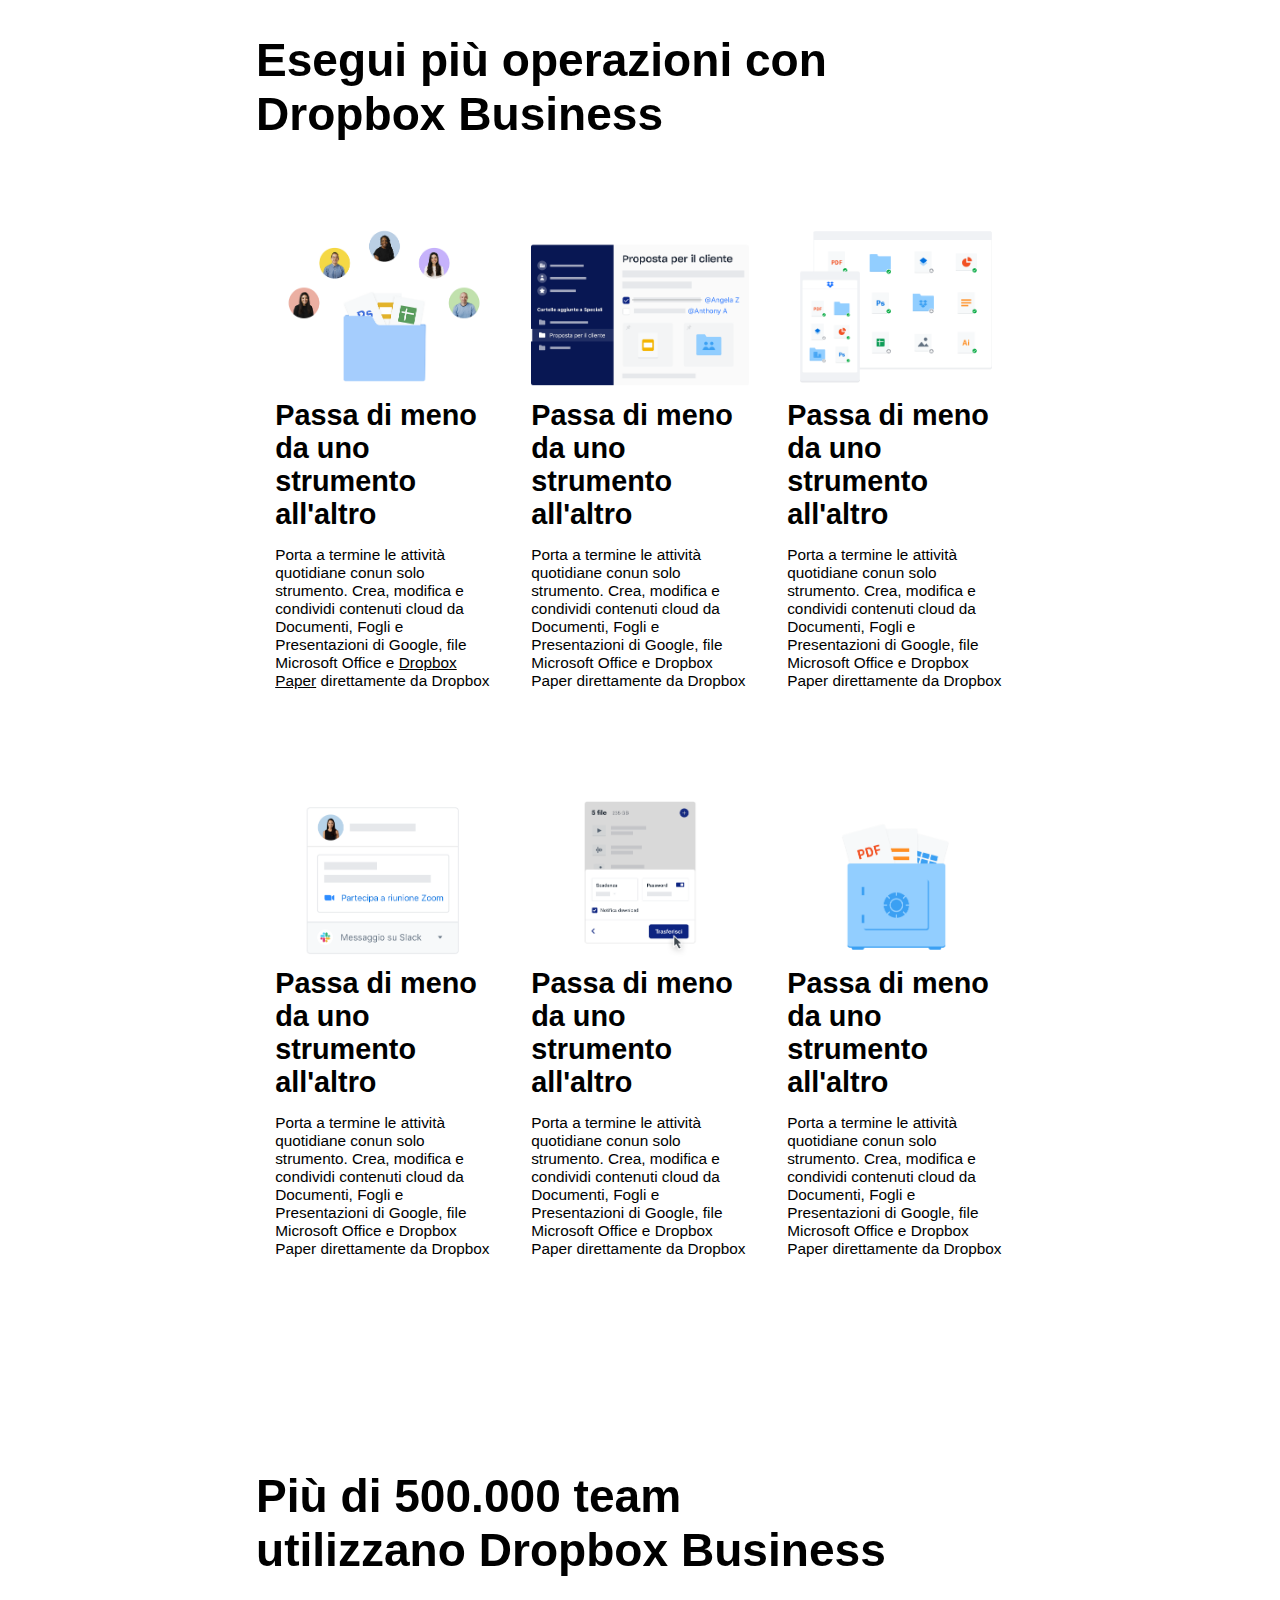
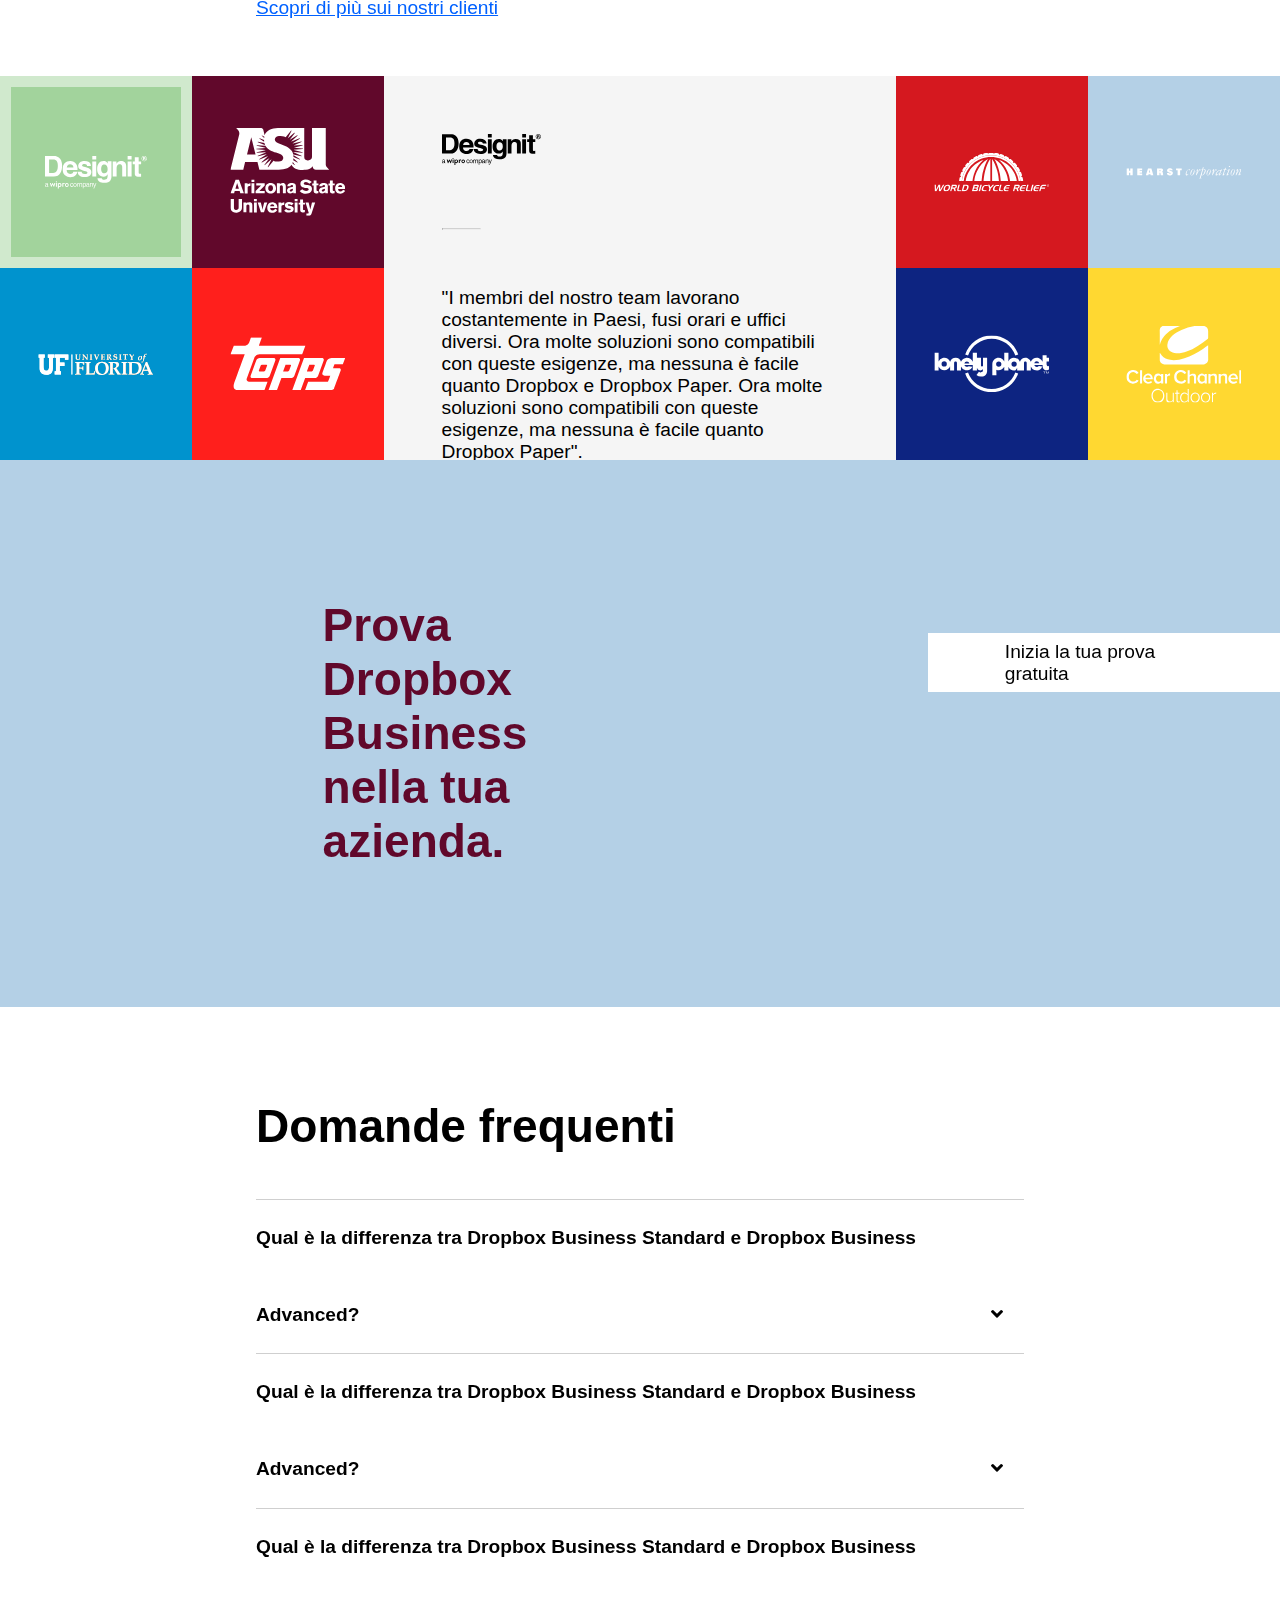
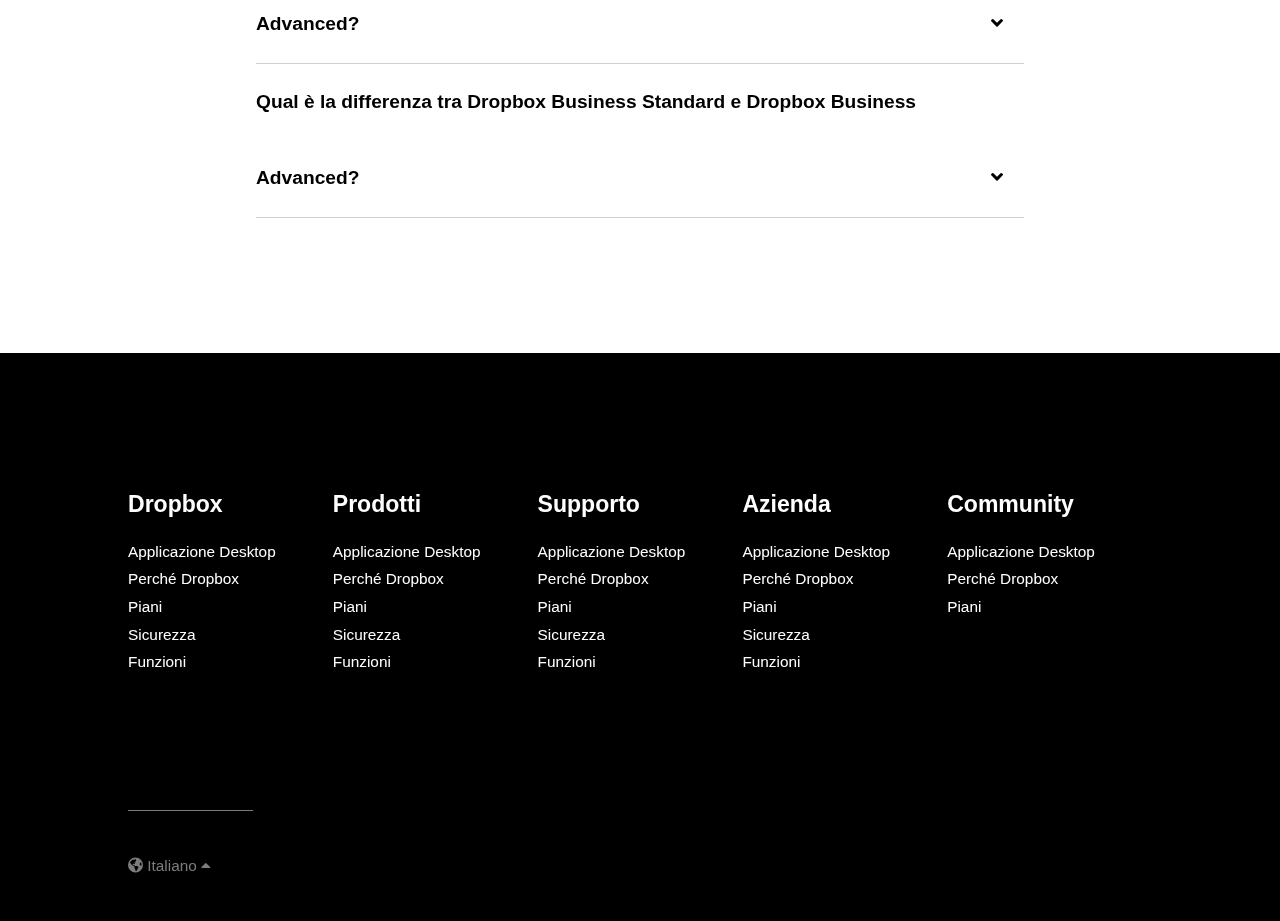
==== commit ef85b17c: "Fixed radio buttons in plan's section" ====
--- a/index.html
+++ b/index.html
@@ -71,8 +71,10 @@
                 <div class="tariff-head">
                     <h2 class="title">Trova il piano Dropbox Business che fa per te</h2>
                     <div id="billing" class="mt-3">
-                        <span><span class="dot"><span class="white-dot"></span></span> Fatturazione mensile</span>
-                        <span><span class="dot"></span> Fatturazione annuale</span>
+                        <input type="radio" name="plan" id="plan1" checked>
+                        <label for="plan1">Fatturazione mensile</label>
+                        <input type="radio" name="plan" id="plan2">
+                        <label for="plan2">Fatturazione annuale</label>
                     </div>
                 </div>
                 <!-- /tariff header -->
@@ -178,6 +180,9 @@
                                 <li class="mt-1">
                                     <span class="check"><i class="fas fa-check"></i></span> Assistenza prioritaria via email e chat
                                 </li>
+                                <li class="mt-1">
+                                    <span class="check"><i class="fas fa-check"></i></span> Assistenza prioritaria via email e chat
+                                </li>
                             </ul>
                         </div>
                     </div>
@@ -226,6 +231,9 @@
                                 </li>
                                 <li class="mt-1">
                                     <span class="check"><i class="fas fa-check"></i></span> Filigrana documento
+                                </li>
+                                <li class="mt-1">
+                                    <span class="check"><i class="fas fa-check"></i></span> Assistenza prioritaria via email e chat
                                 </li>
                                 <li class="mt-1">
                                     <span class="check"><i class="fas fa-check"></i></span> Assistenza prioritaria via email e chat
--- a/css/style.css
+++ b/css/style.css
@@ -84,6 +84,10 @@
 
 .bt-blue {
     background-color: #0061ff;
+}
+
+.bt-blue:hover {
+    background-color: #1f75ff;
 }
 
 /* HEADER */
@@ -244,27 +248,23 @@
     padding-top: 15em;
 }
 
-.tariff-plan .dot {
-    display: inline-block;
+input[type="radio"] {
+    -webkit-appearance: none;
+    -moz-appearance: none;
+    appearance: none;
+    border-radius: 50%;
+    width: 1.5em;
+    height: 1.5em;
     border: 1px solid #cfcfcf;
-    height: 1em;
-    width: 1em;
-    border-radius: 50%;
     vertical-align: middle;
-    background-color: #0061ff;
-    position: relative;
-}
-
-.white-dot {
-    display: inline-block;
-    height: .4em;
-    width: .4em;
-    border-radius: 50%;
-    background-color: white;
-    position: absolute;
-    top: 50%;
-    left: 50%;
-    transform: translate(-50%, -50%);
+}
+
+input[type="radio"]:checked {
+    border: 6px solid #0061ff;
+}
+
+#plan2 {
+    margin-left: 1em;
 }
 
 .col-container {
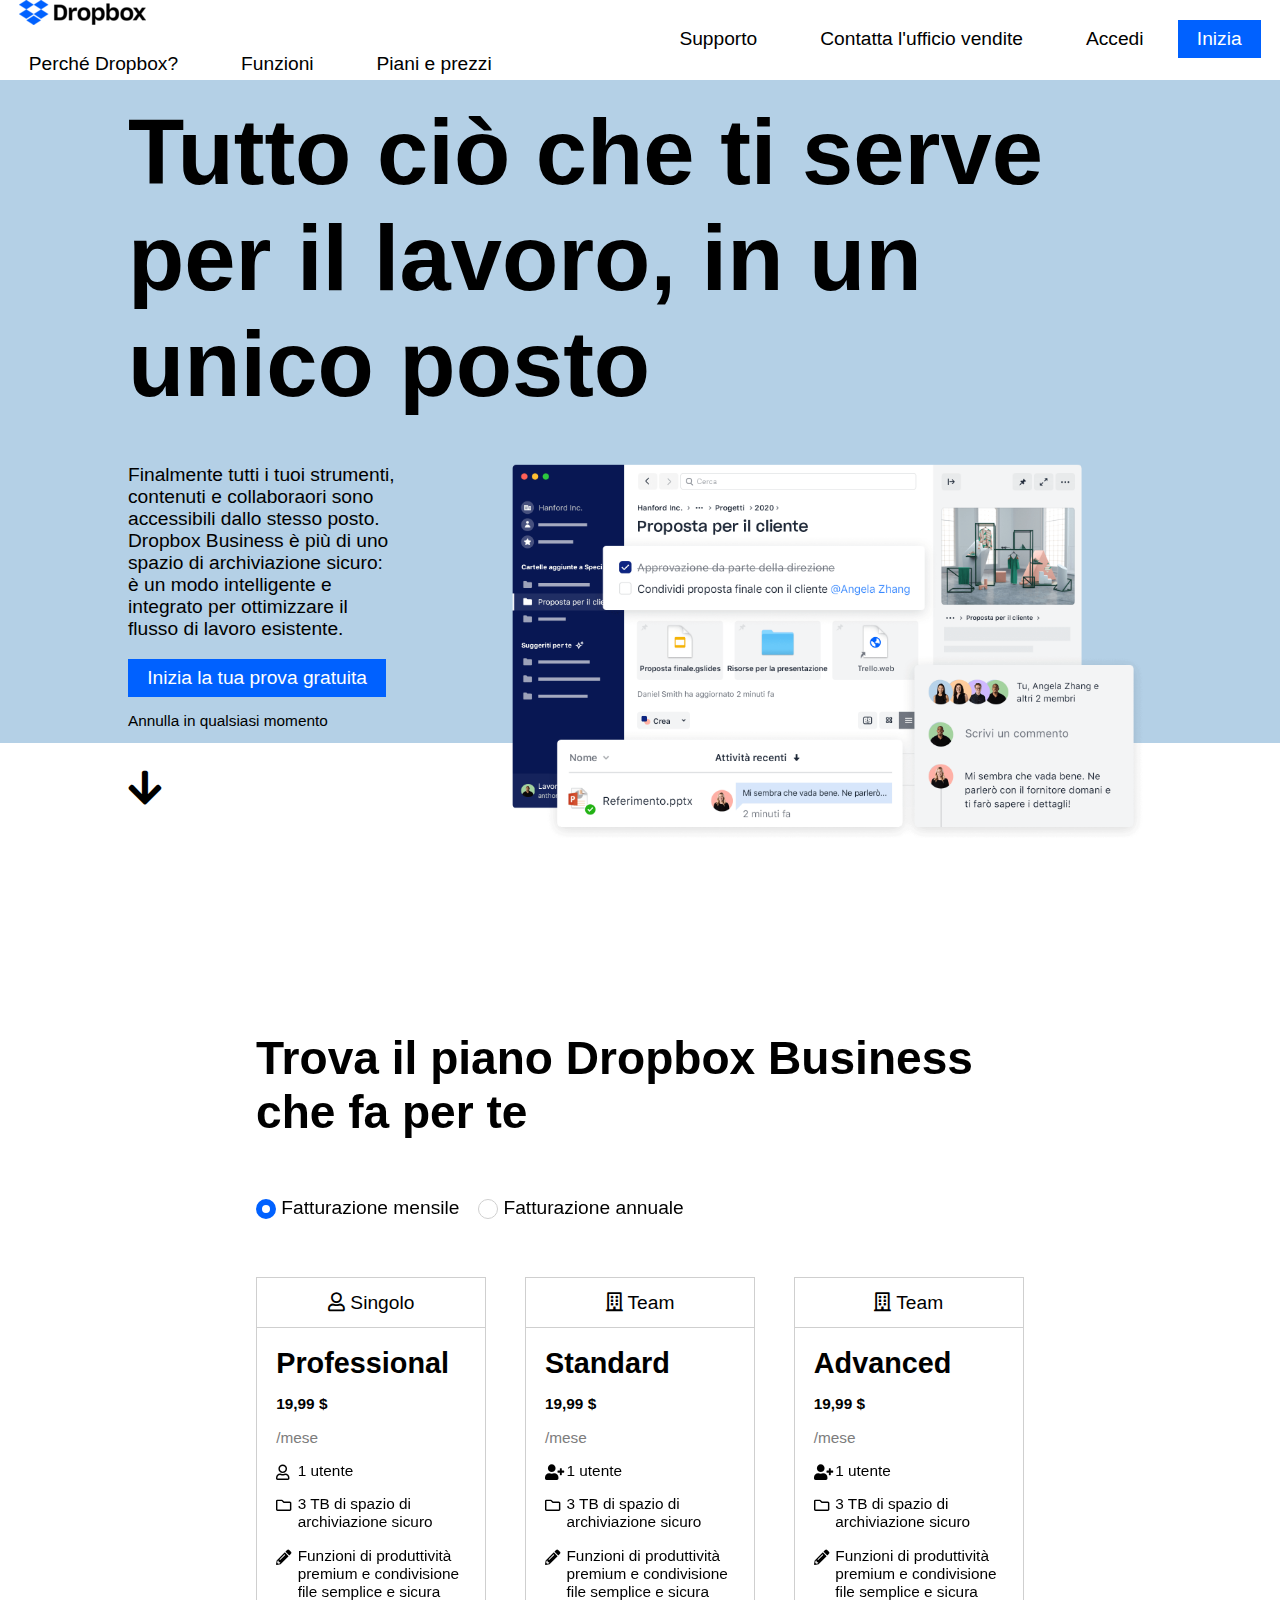
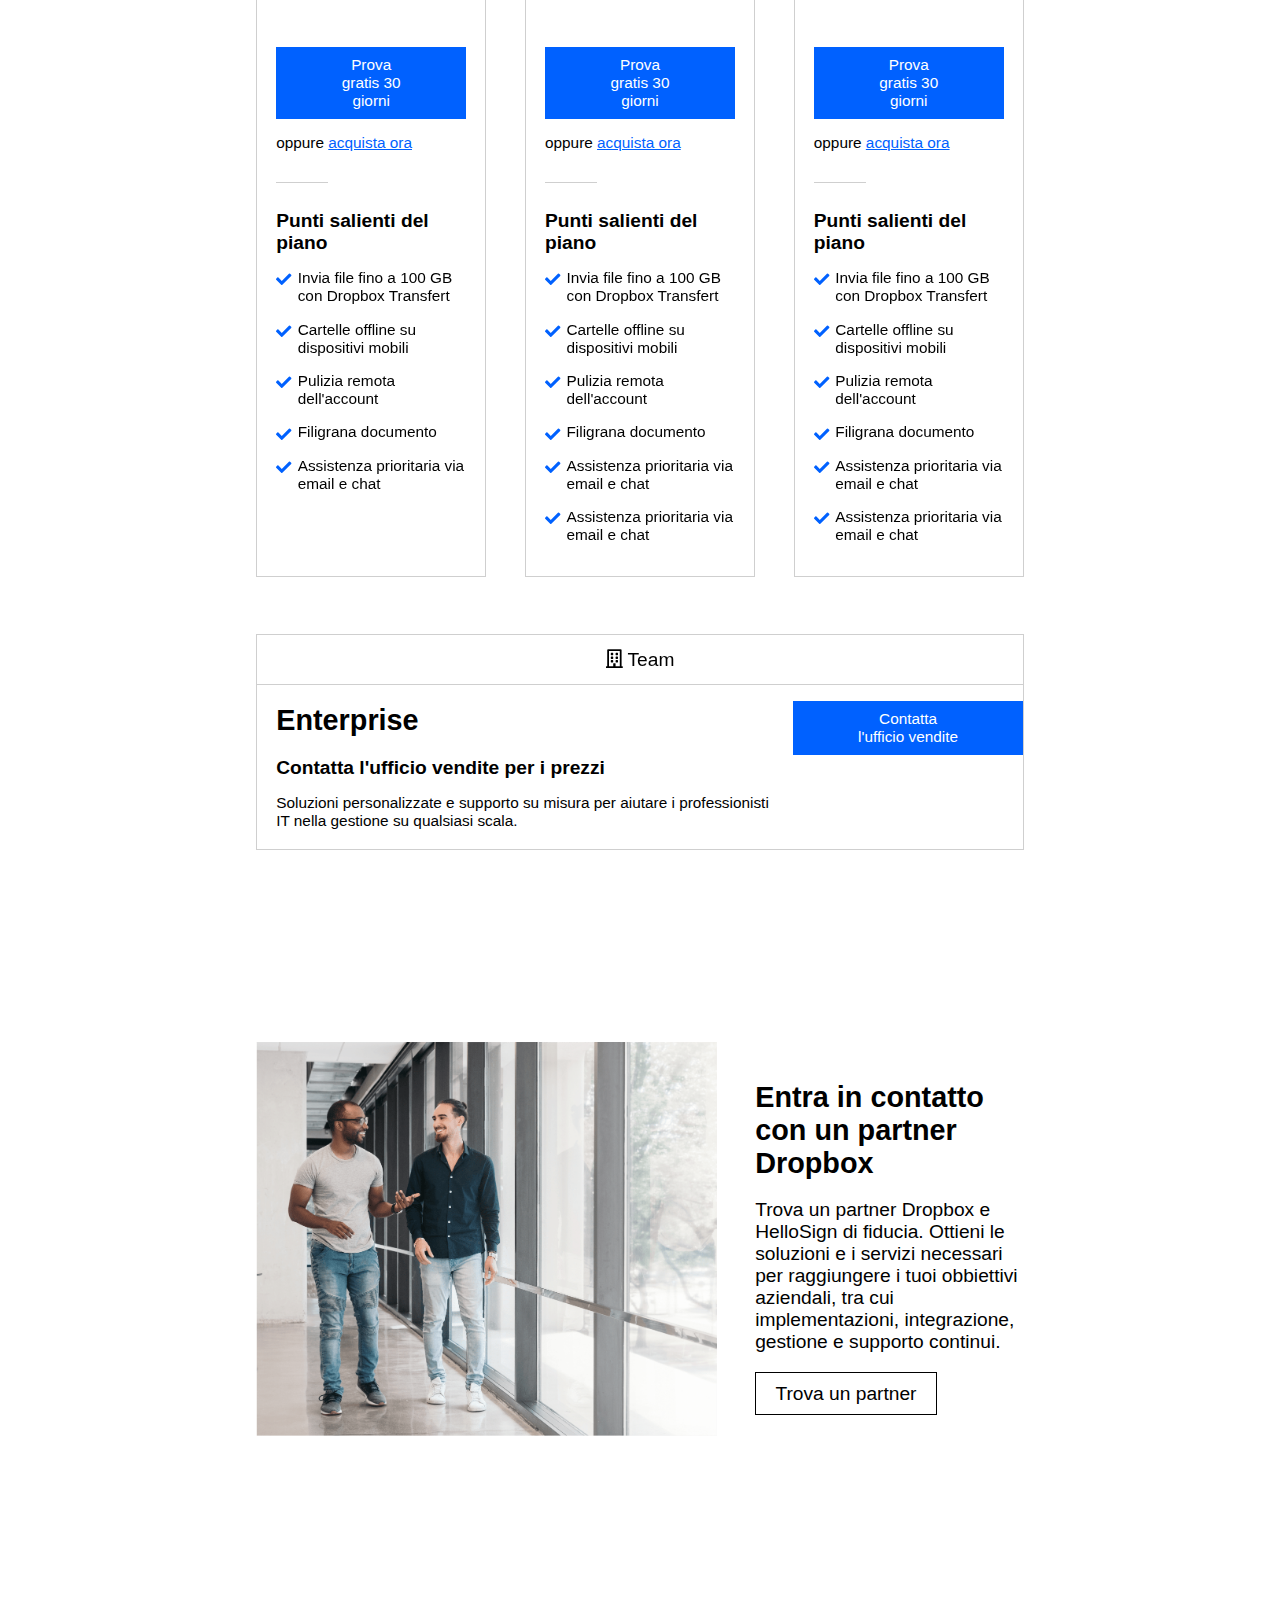
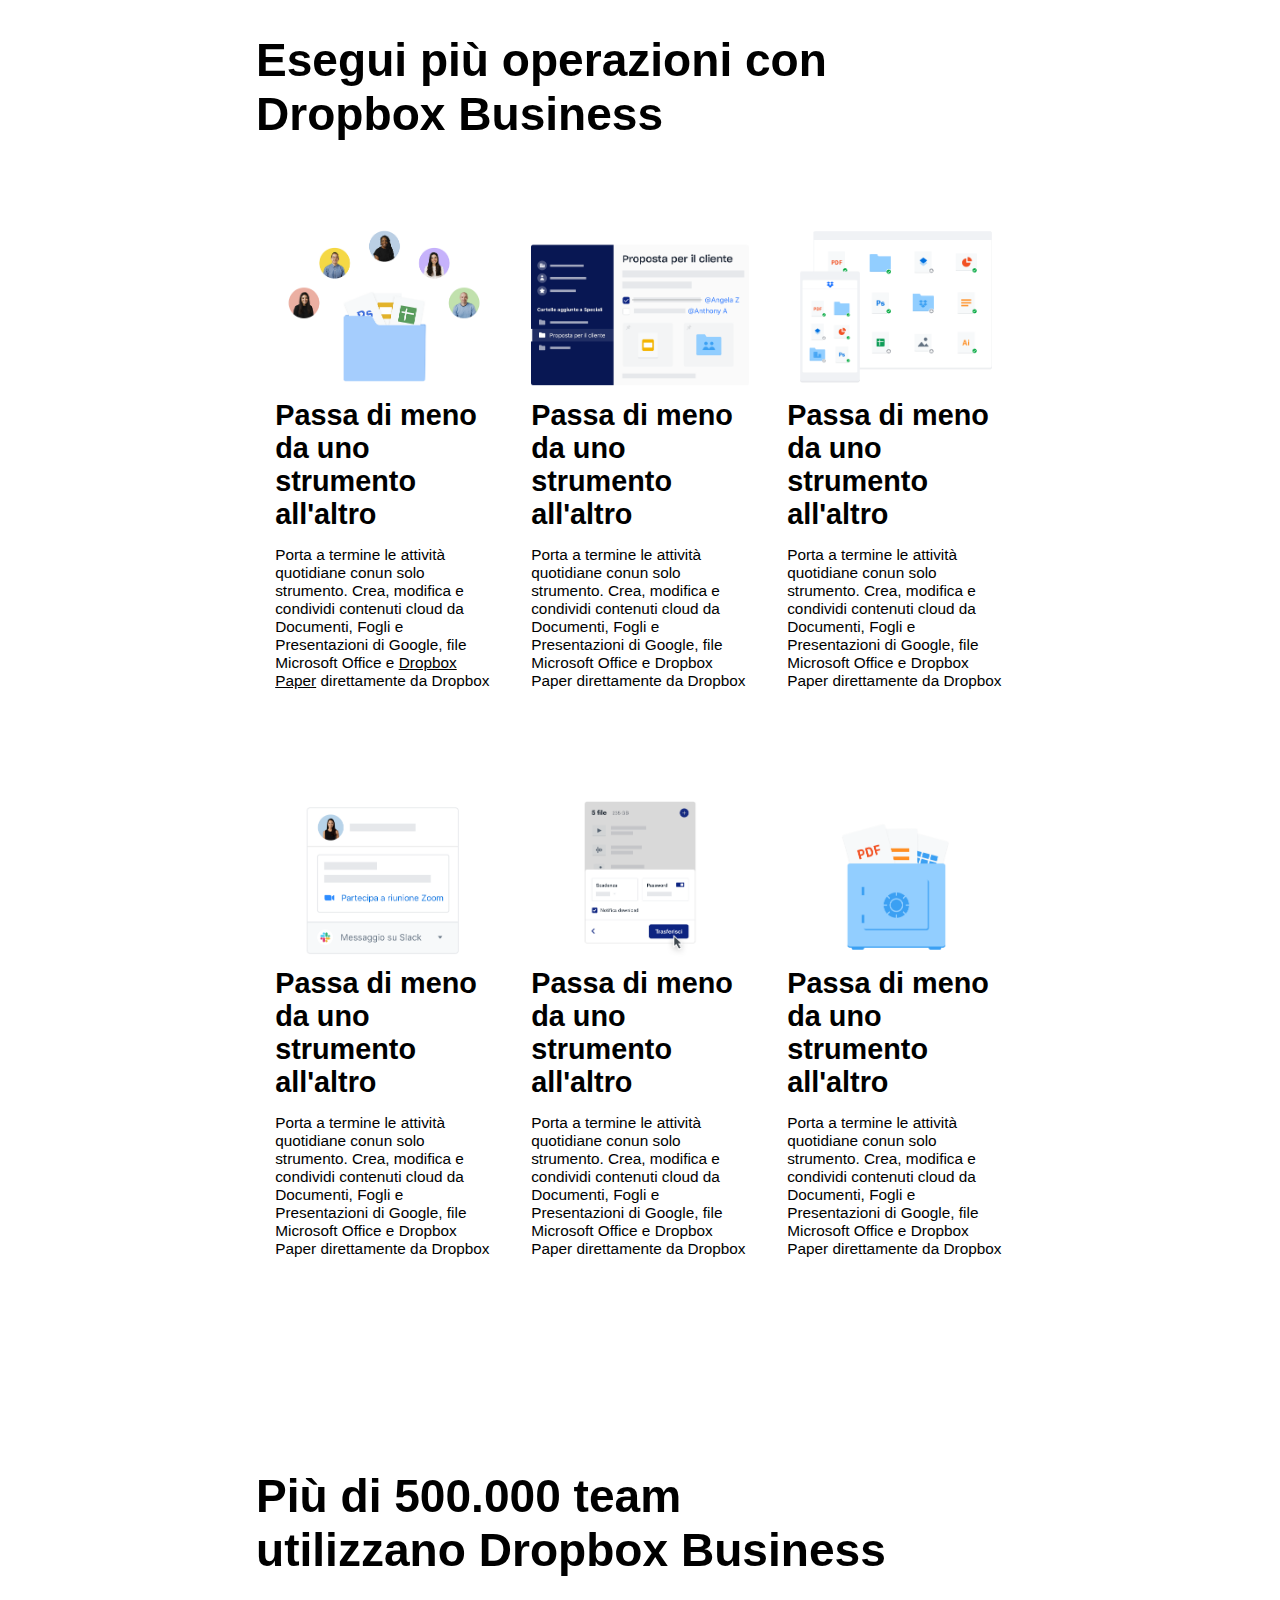
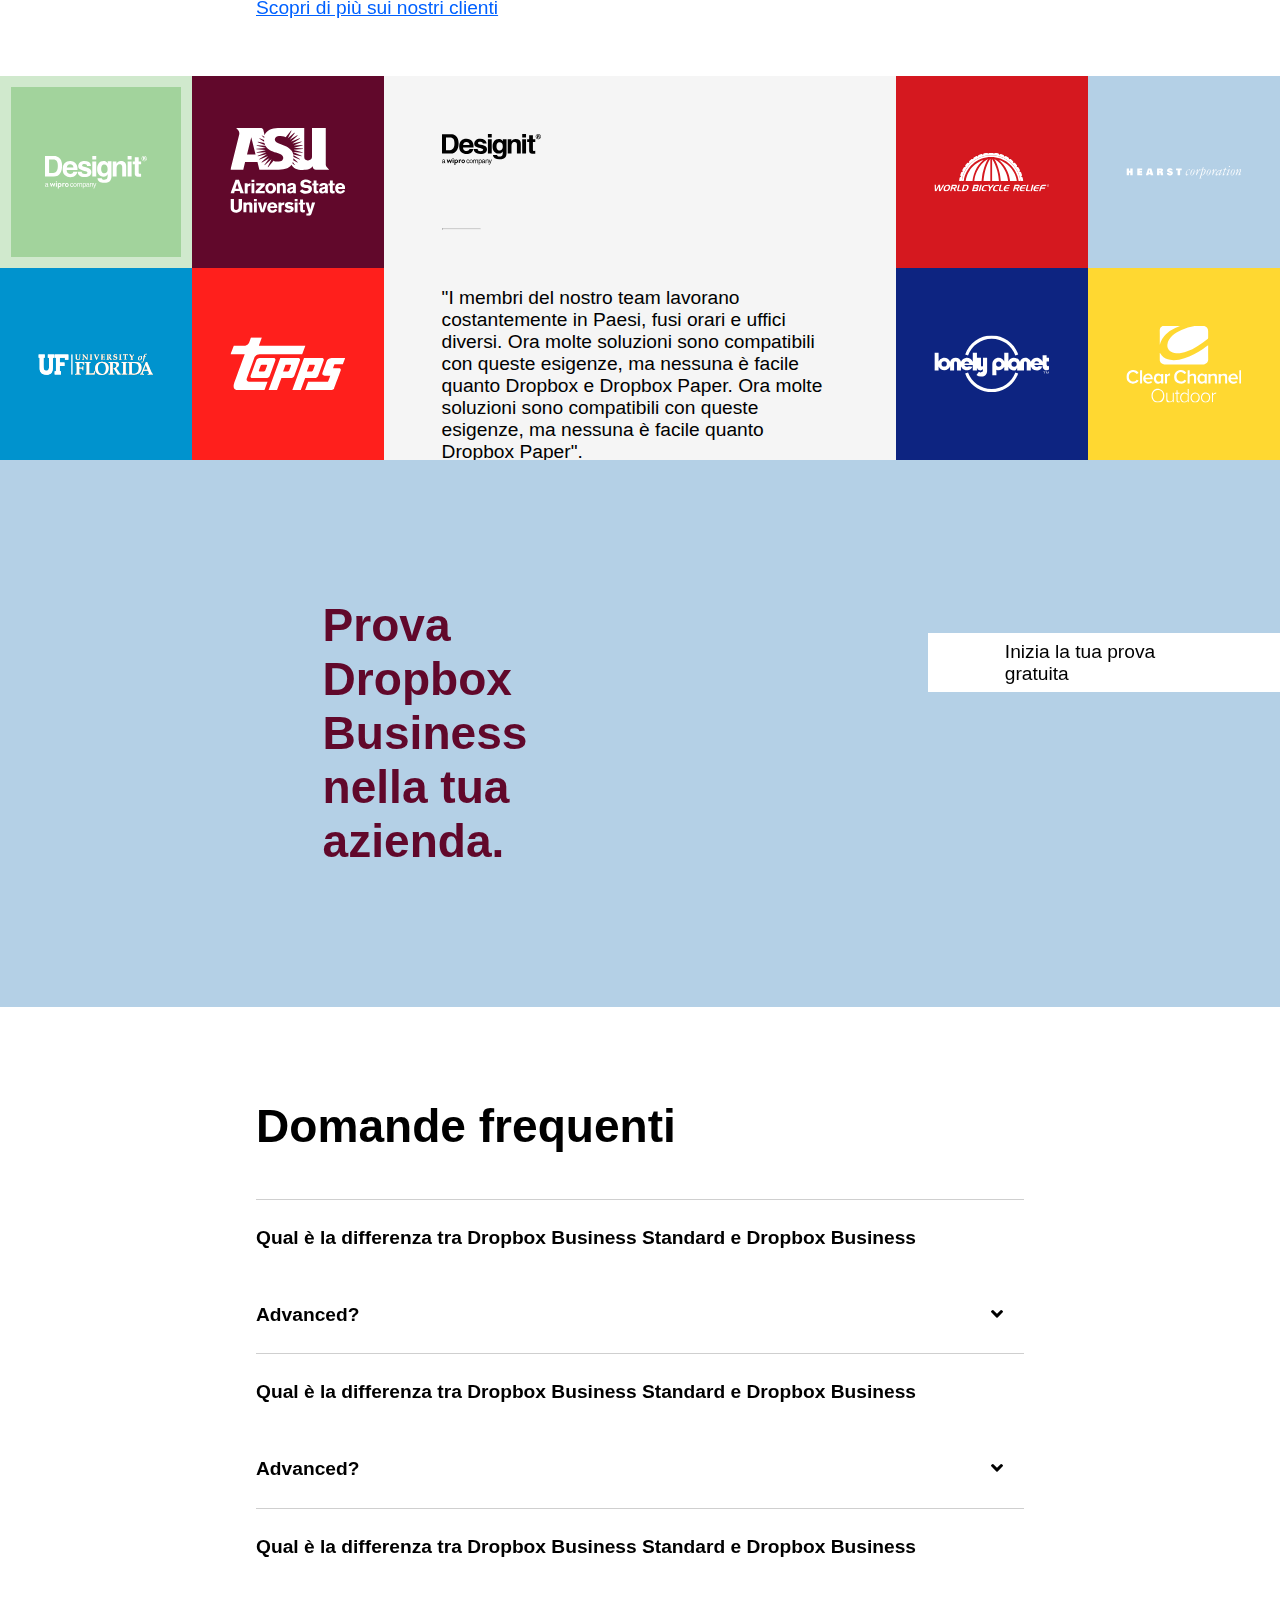
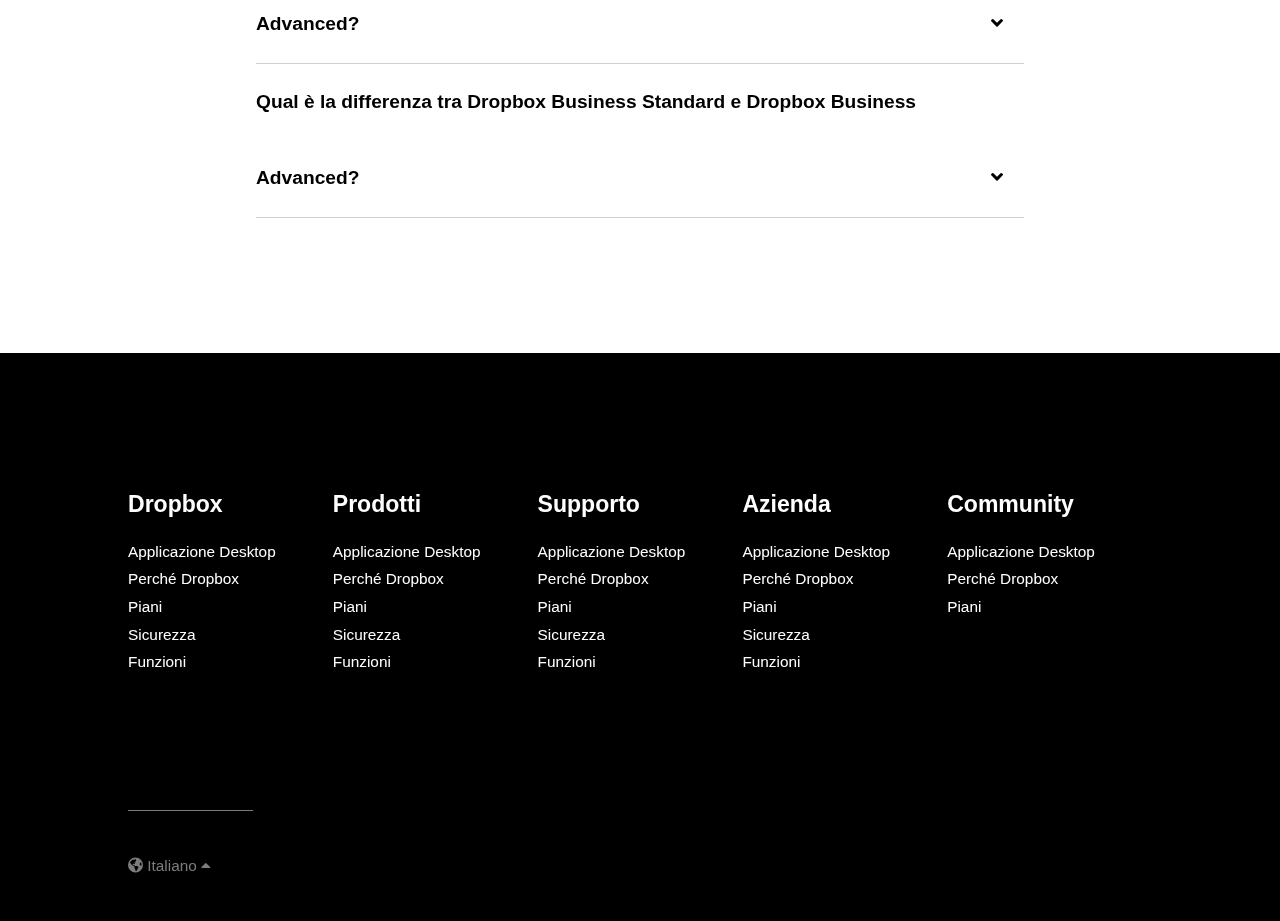
==== commit 79590412: "Defactoring css" ====
--- a/index.html
+++ b/index.html
@@ -1,5 +1,5 @@
 <!DOCTYPE html>
-<html lang="en">
+<html lang="it">
 <head>
     <meta charset="UTF-8">
     <meta http-equiv="X-UA-Compatible" content="IE=edge">
@@ -11,19 +11,19 @@
 <body>
     <!-- header -->
     <header>
-        <nav class="clearfix">
+        <nav class="clearfix width100">
             <div class="col-left float-l">
                 <img id="logo" src="img/logo-small.png" alt="">
-                <div class="nav">
+                <div class="nav display-ilb">
                     <ul class="menu">
-                        <li><a href="" class="text-black">Perché dropbox?</a></li>
+                        <li><a href="" class="text-black">Perché Dropbox?</a></li>
                         <li><a href="" class="text-black">Funzioni</a></li>
                         <li><a href="" class="text-black">Piani e prezzi</a></li>
                     </ul>
                 </div>
             </div>
             <div class="col-right float-l">
-                <div class="nav">
+                <div class="nav display-ilb">
                     <ul class="menu">
                         <li class="support">
                             <a href="" class="text-black">Supporto</a>
@@ -36,7 +36,7 @@
                         <li><a href="" class="text-black">Accedi</a></li>
                     </ul>
                 </div>
-                <div class="header-button">
+                <div class="header-button display-ilb">
                     <a class="bt bt-blue text-white" href="">Inizia</a>
                 </div>
             </div>
@@ -46,13 +46,13 @@
 
     <main>
         <!-- jumbotron -->
-        <div class="jumbotron">
+        <div class="jumbotron width100 azure">
             <div class="jumbo-container clearfix">
                 <h1 class="jumbo-title">Tutto ciò che ti serve per il lavoro, in un unico posto</h1>
                 <div class="jumbo-text float-l">
                     <p>Finalmente tutti i tuoi strumenti, contenuti e collaboraori sono accessibili dallo stesso posto. Dropbox Business è più di uno spazio di archiviazione sicuro: è un modo intelligente e integrato per ottimizzare il flusso di lavoro esistente.</p>
                     <a class="bt bt-blue text-white mt-1" href="">Inizia la tua prova gratuita</a><br>
-                    <span class="text-s">Annulla in qualsiasi momento</span>
+                    <span class="text-s mt-1 display-ilb">Annulla in qualsiasi momento</span>
                     <div class="down-arrow">
                         <a href="#plans"><i class="fas fa-arrow-down"></i></a>
                     </div>
@@ -80,7 +80,7 @@
                 <!-- /tariff header -->
 
                 <!-- tariff column container -->
-                <div class="col-container clearfix mt-3">
+                <div class="col-container clearfix width100 mt-3">
                     <!-- tariff column left -->
                     <div class="col-plan pro float-l min-height">
                         <div class="col-header">
@@ -286,7 +286,7 @@
         <section class="functions">
             <div class="container mt-10">
                 <h2>Esegui più operazioni con Dropbox Business</h2>
-                <div class="card-container clearfix mt-3">
+                <div class="card-container width100 clearfix mt-3">
                     <div class="service-card float-l">
                         <div class="card-img">
                             <img src="img/business-feature-switching-tools.png" alt="">
@@ -316,7 +316,7 @@
                     </div>
                 </div>
 
-                <div class="card-container clearfix mt-3">
+                <div class="card-container width100 clearfix mt-3">
                     <div class="service-card float-l">
                         <div class="card-img">
                             <img src="img/business-feature-integrations-it.png" alt="">
@@ -365,16 +365,16 @@
             <!-- companies card left -->
             <div class="companies-container float-l">
                 <div class="companies-square clearfix">
-                    <div class="company-card" id="designit">
+                    <div class="company-card float-l" id="designit">
                         <img src="img/designit.svg" alt="">
                     </div>
-                    <div class="company-card" id="arizona">
+                    <div class="company-card float-l" id="arizona">
                         <img src="img/arizona_state_university.svg" alt="">
                     </div>
-                    <div class="company-card" id="florida">
+                    <div class="company-card float-l" id="florida">
                         <img src="img/university_of_florida.svg" alt="">
                     </div>
-                    <div class="company-card" id="topps">
+                    <div class="company-card float-l" id="topps">
                         <img src="img/topps.svg" alt="">
                     </div>
                 </div>
@@ -394,16 +394,16 @@
             <!-- companies card right -->
             <div class="companies-container float-l">
                 <div class="companies-square clearfix">
-                    <div class="company-card" id="bicycle">
+                    <div class="company-card float-l" id="bicycle">
                         <img src="img/world_bicycle_relief.svg" alt="">
                     </div>
-                    <div class="company-card" id="hearst">
+                    <div class="company-card float-l azure" id="hearst">
                         <img src="img/hearst_corp.svg" alt="">
                     </div>
-                    <div class="company-card" id="lonely">
+                    <div class="company-card float-l" id="lonely">
                         <img src="img/lonely_planet.svg" alt="">
                     </div>
-                    <div class="company-card" id="channel">
+                    <div class="company-card float-l" id="channel">
                         <img src="img/clear_channel.svg" alt="">
                     </div>
                 </div>
@@ -414,7 +414,7 @@
         <!-- /Companies using Dropbox -->
 
         <!-- Call to action -->
-        <section class="cta clearfix">
+        <section class="cta azure clearfix">
             <div class="col-left float-l">
                 <h2>Prova Dropbox Business nella tua azienda.</h2>
             </div>
@@ -466,7 +466,7 @@
     <!-- Footer -->
     <footer>
         <div class="footer-container clearfix">
-            <div class="footer-col">
+            <div class="footer-col float-l">
                 <ul>
                     <li><h4>Dropbox</h4></li>
                     <li class="text-s"><a href="">Applicazione Desktop</a></li>
@@ -476,7 +476,7 @@
                     <li class="text-s"><a href="">Funzioni</a></li>
                 </ul>
             </div>
-            <div class="footer-col">
+            <div class="footer-col float-l">
                 <ul>
                     <li><h4>Prodotti</h4></li>
                     <li class="text-s"><a href="">Applicazione Desktop</a></li>
@@ -486,7 +486,7 @@
                     <li class="text-s"><a href="">Funzioni</a></li>
                 </ul>
             </div>
-            <div class="footer-col">
+            <div class="footer-col float-l">
                 <ul>
                     <li><h4>Supporto</h4></li>
                     <li class="text-s"><a href="">Applicazione Desktop</a></li>
@@ -496,7 +496,7 @@
                     <li class="text-s"><a href="">Funzioni</a></li>
                 </ul>
             </div>
-            <div class="footer-col">
+            <div class="footer-col float-l">
                 <ul>
                     <li><h4>Azienda</h4></li>
                     <li class="text-s"><a href="">Applicazione Desktop</a></li>
@@ -506,7 +506,7 @@
                     <li class="text-s"><a href="">Funzioni</a></li>
                 </ul>
             </div>
-            <div class="footer-col">
+            <div class="footer-col float-l">
                 <ul>
                     <li><h4>Community</h4></li>
                     <li class="text-s"><a href="">Applicazione Desktop</a></li>
--- a/css/style.css
+++ b/css/style.css
@@ -15,7 +15,24 @@
     width: 100%;
 }
 
+.width100 {
+    width: 100%;
+}
+
+ul {
+    list-style: none;
+}
+
+a {
+    text-decoration: none;
+    color: inherit;
+}
+
 /* COMMON */
+
+.display-ilb {
+    display: inline-block;
+}
 
 .float-l {
     float: left;
@@ -35,16 +52,6 @@
     width: 50%;
 }
 
-
-ul {
-    list-style: none;
-}
-
-a {
-    text-decoration: none;
-    color: inherit;
-}
-
 .text-white {
     color: white;
 }
@@ -59,6 +66,10 @@
 
 .color-blue {
     color: #0061ff;
+}
+
+.azure {
+    background-color: #b4d0e6;
 }
 
 .text-s {
@@ -83,6 +94,7 @@
 }
 
 .bt-blue {
+    transition: .3s;
     background-color: #0061ff;
 }
 
@@ -92,30 +104,24 @@
 
 /* HEADER */
 header nav {
-    width: 100%;
     height: 80px;
     position: fixed;
     z-index: 100;
     background-color: white;
 }
 
-/* da capire */
 .menu > li {
     line-height: 78px;
 }
 
 header .col-left img {
+    width: auto;
     height: 25%;
-    width: auto;
     vertical-align: middle;
 }
 
 #logo {
     margin-left: 1em;
-}
-
-header nav .nav {
-    display: inline-block;
 }
 
 header .menu > li {
@@ -127,7 +133,6 @@
 .header-button {
     margin-right: 1em;
     height: 60px;
-    display: inline-block;
     line-height: normal;
 }
 
@@ -137,13 +142,13 @@
 
 /* header:hover */
 header .menu > li:hover {
-    border-bottom: 2px solid #0061ff;
+    border-bottom: 2px solid black;
 }
 
 .submenu li {
     text-align: left;
+    padding: 0 2em;
     background-color: white;
-    padding: 0 2em;
 }
 
 .submenu li:hover {
@@ -151,11 +156,11 @@
 }
 
 .submenu {
+    min-width: max-content;
+    line-height: 3em;
     position: absolute;
     left: 0;
     top: 80px;
-    min-width: max-content;
-    line-height: 3em;
     display: none;
 }
 
@@ -197,17 +202,13 @@
 }
 
 /* jumbotron */
-.jumbotron {
-    width: 100%;
-    background-color: #b4d0e6;
-}
-
 .jumbo-container {
     width: 80%;
+    max-width: 1500px;
     margin: 0 auto;
     position: relative;
+    left: 0;
     bottom: -100px;
-    /* max-width: 1200px; */
 }
 
 .jumbo-title {
@@ -221,21 +222,12 @@
 
 .jumbotron .down-arrow i {
     font-size: 2em;
+    margin-top: 1em;
     color: black;
-    margin-top: 1em;
 }
 
 .jumbo-text p {
     padding-right: 4.6em;
-}
-
-.jumbotron span {
-    display: inline-block;
-    margin-top: 0.5em;
-}
-
-.jumbotron .bt {
-    display: inline-block;
 }
 
 .jumbo-img {
@@ -249,14 +241,18 @@
 }
 
 input[type="radio"] {
+    width: 1.5em;
+    height: 1.5em;
+    vertical-align: middle;
+    border: 1px solid #cfcfcf;
+    border-radius: 50%;
     -webkit-appearance: none;
     -moz-appearance: none;
     appearance: none;
-    border-radius: 50%;
-    width: 1.5em;
-    height: 1.5em;
-    border: 1px solid #cfcfcf;
-    vertical-align: middle;
+}
+
+input[type="radio"], label {
+    cursor: pointer;
 }
 
 input[type="radio"]:checked {
@@ -265,10 +261,6 @@
 
 #plan2 {
     margin-left: 1em;
-}
-
-.col-container {
-    width: 100%;
 }
 
 .col-plan {
@@ -321,8 +313,8 @@
 }
 
 .spazio::after {
+    width: 50px;
     height: 50px;
-    width: 50px;
 }
 
 .std {
@@ -362,6 +354,7 @@
 .find-partner a {
     padding: 0.5em 1em;
     border: 1px solid black;
+    transition: .3s;
 }
 
 .find-partner a:hover {
@@ -369,9 +362,6 @@
 }
 
 /* Service funtions */
-.card-container {
-    width: 100%;
-}
 
 .service-card {
     width: calc(100%/3);
@@ -380,7 +370,6 @@
 
 /* Companies using Dropbox */
 .companies {
-    width: 100%;
     margin-top: 3em;
 }
 .companies-container {
@@ -402,26 +391,21 @@
 
 .companies-text hr {
     width: 10%;
-    border-top: 1px solid #d1d1d1;
-}
-
-.companies-square {
-    width: 100%;
+    border-top: 1px solid #cfcfcf;
 }
 
 .company-card {
     width: 50%;
     height: 15vw;
-    float: left;
     position: relative;
 }
 
 .company-card img {
+    width: 60%;
     position: absolute;
     top: 50%;
     left: 50%;
     transform: translate(-50%, -50%);
-    width: 60%;
     filter: invert(100%);
 }
 
@@ -446,10 +430,6 @@
     background-color: #d5181f;
 }
 
-#hearst {
-    background-color: #b4d0e6;
-}
-
 #lonely {
     background-color: #0d2481;
 }
@@ -459,20 +439,16 @@
 }
 
 /* cta */
-.cta {
-    width: 100%;
-    background-color: #b4d0e6;
-}
-
 .cta h2 {
     padding: 3em 0em 3em 7em;
     color: #61082b;
 }
 
 .cta a {
+    margin: 9em 0em 0em 15em;
+    padding: .4em 4em;
+    transition: .3s;
     background-color: white;
-    padding: .4em 4em;
-    margin: 9em 0em 0em 15em;
 }
 
 .cta a:hover {
@@ -500,6 +476,7 @@
 
 .question, .angle-down {
     display: inline-block;
+    transition: .3s;
 }
 
 .question {
@@ -522,8 +499,8 @@
 
 /* FOOTER */
 footer {
-    background-color: #000000;
     color: white;
+    background-color: black;
 }
 
 .footer-container {
@@ -534,7 +511,6 @@
 .footer-col {
     width: calc(100%/5);
     margin: 7em 0;
-    float: left;
 }
 
 footer h4 {
@@ -547,8 +523,11 @@
 }
 
 .bottom-border {
+    width: 125px;
     border-top: 1px solid #7c7c7c;
-    display: inline-block;
-    width: 125px;
     padding: 3em 0
+}
+
+footer a:hover {
+    text-decoration: underline;
 }